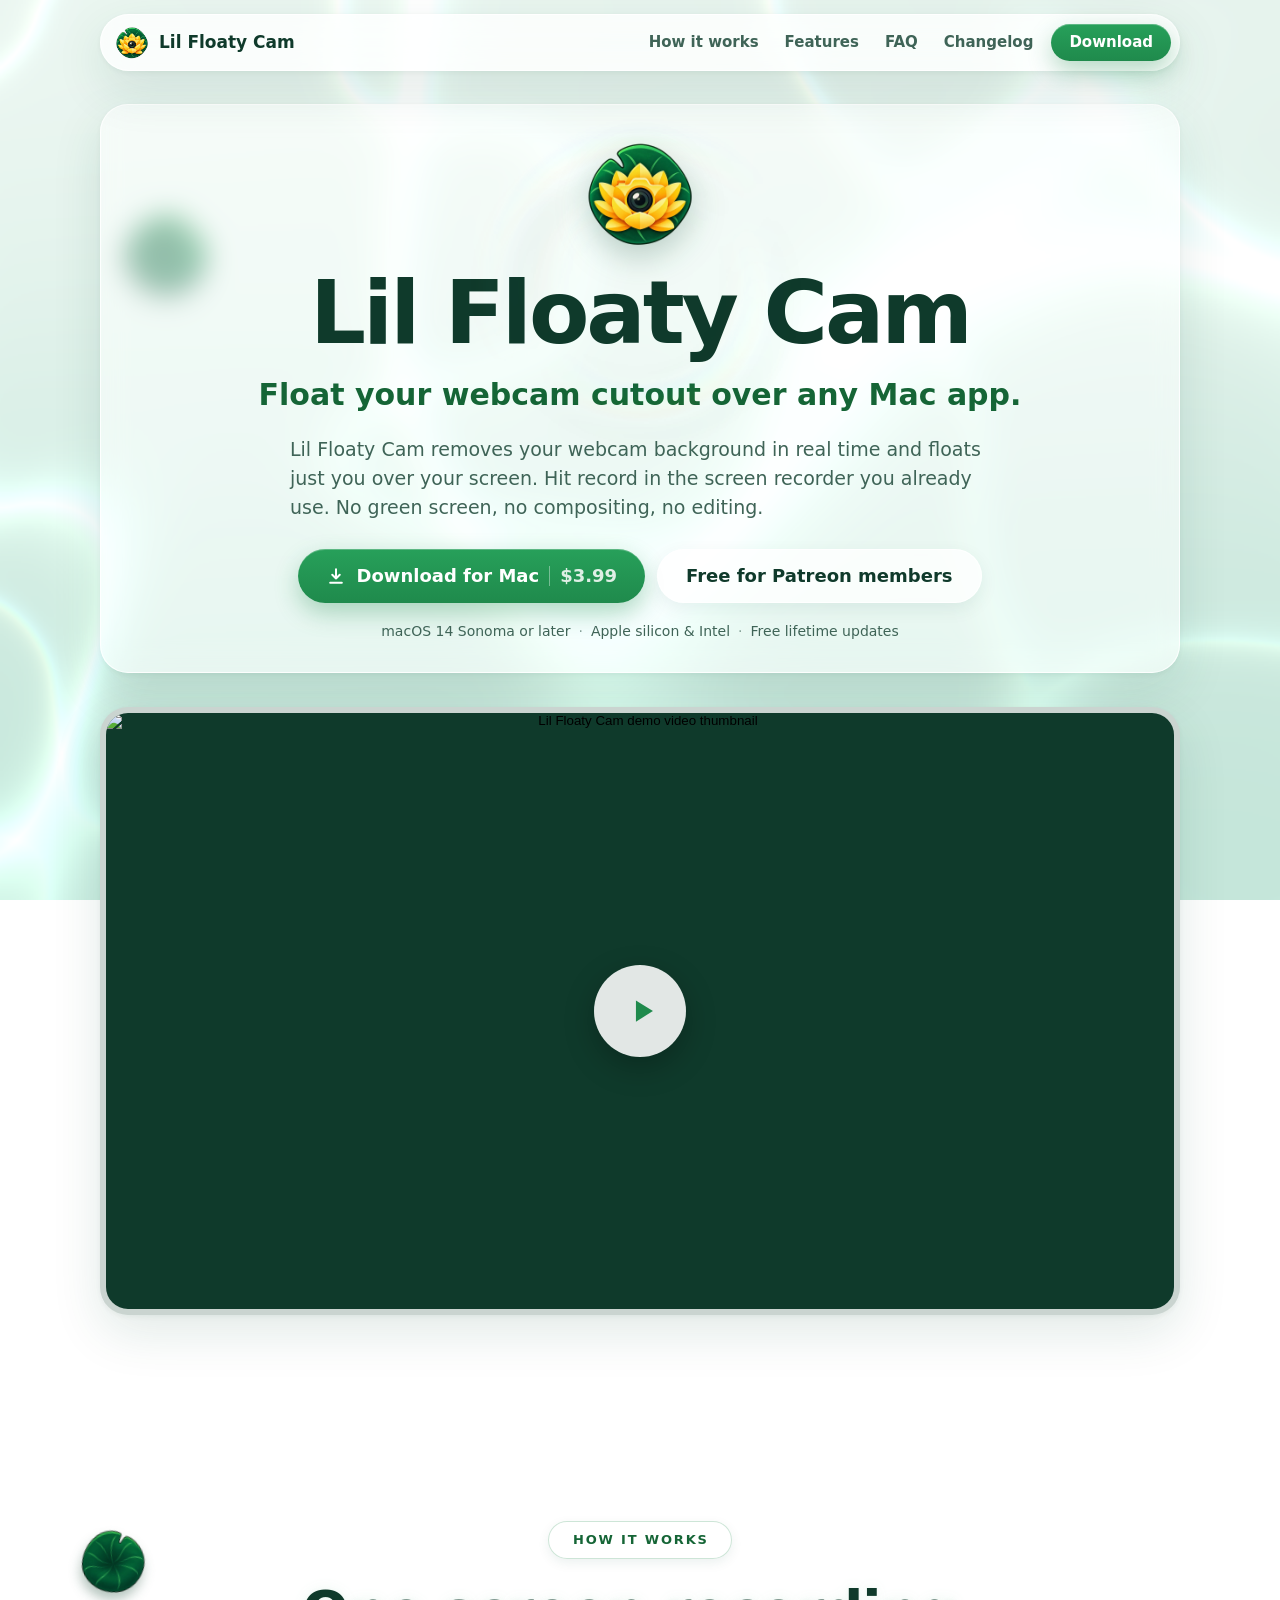
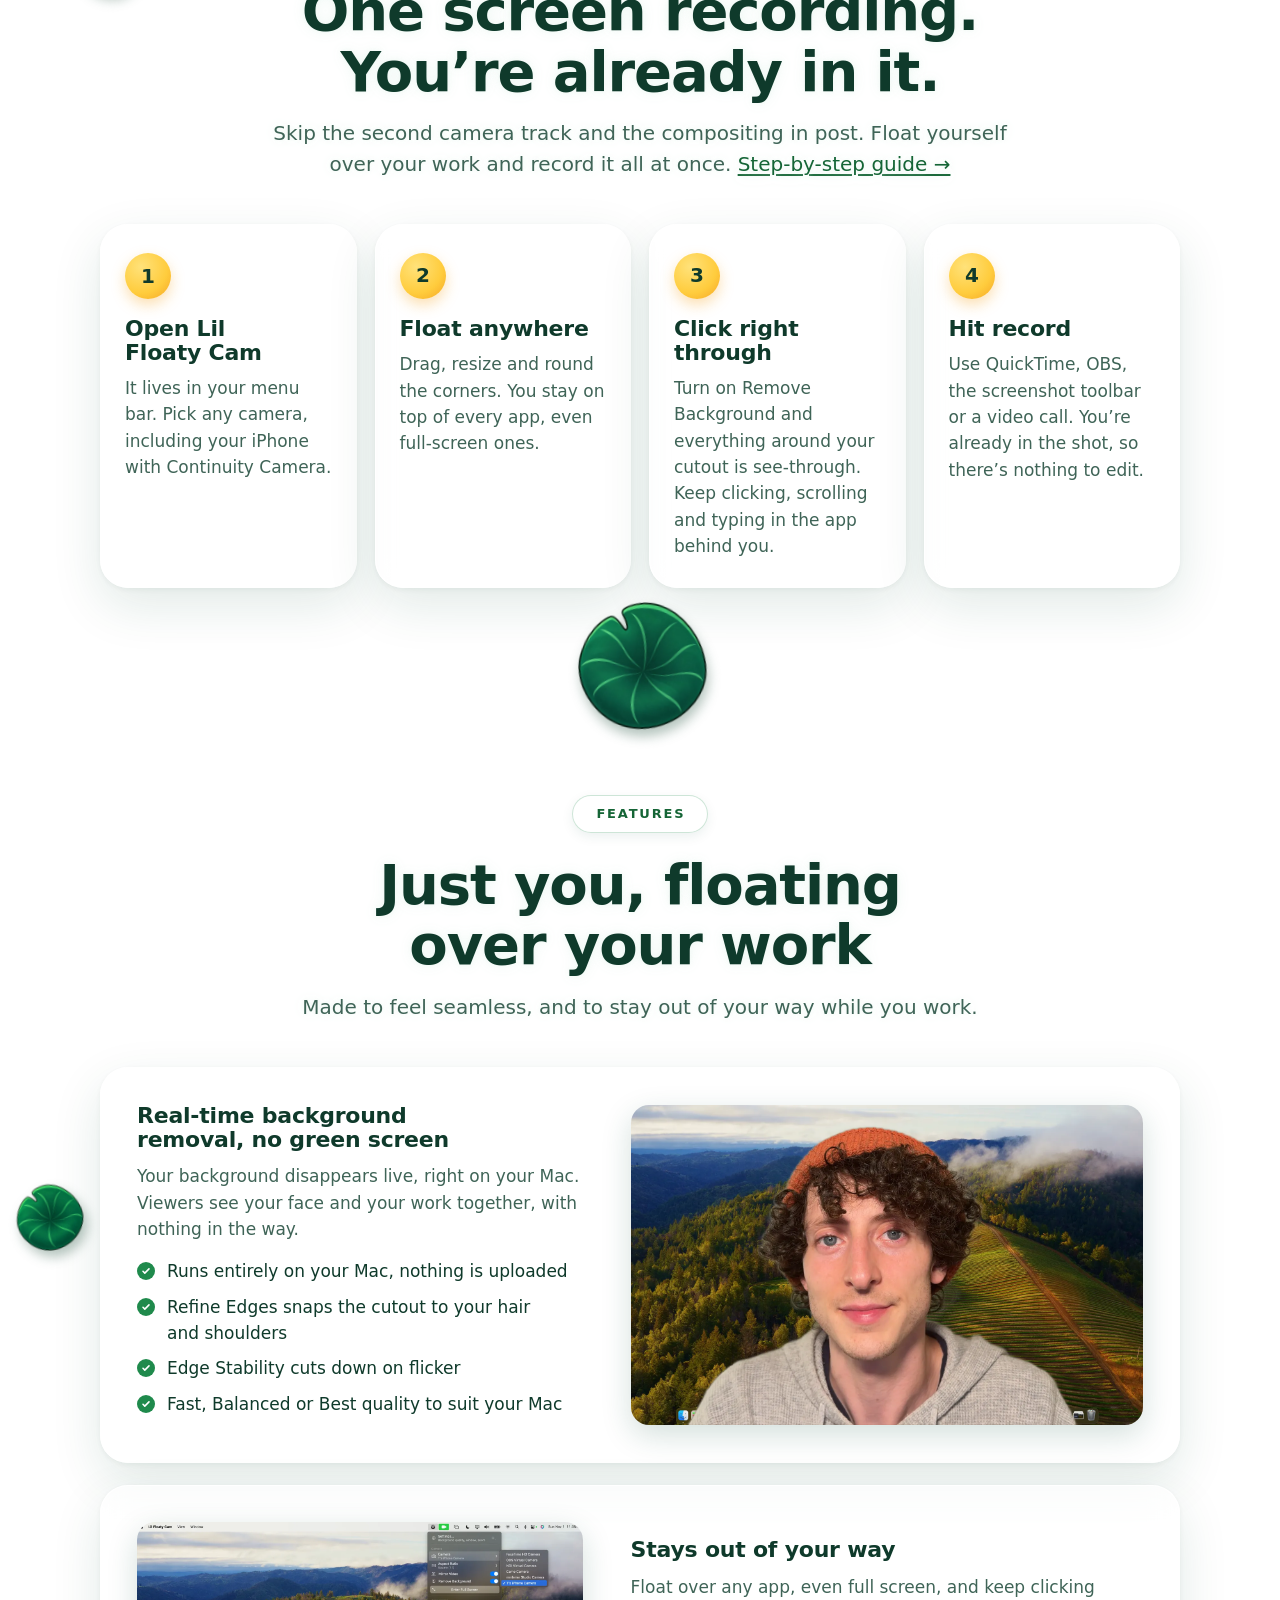
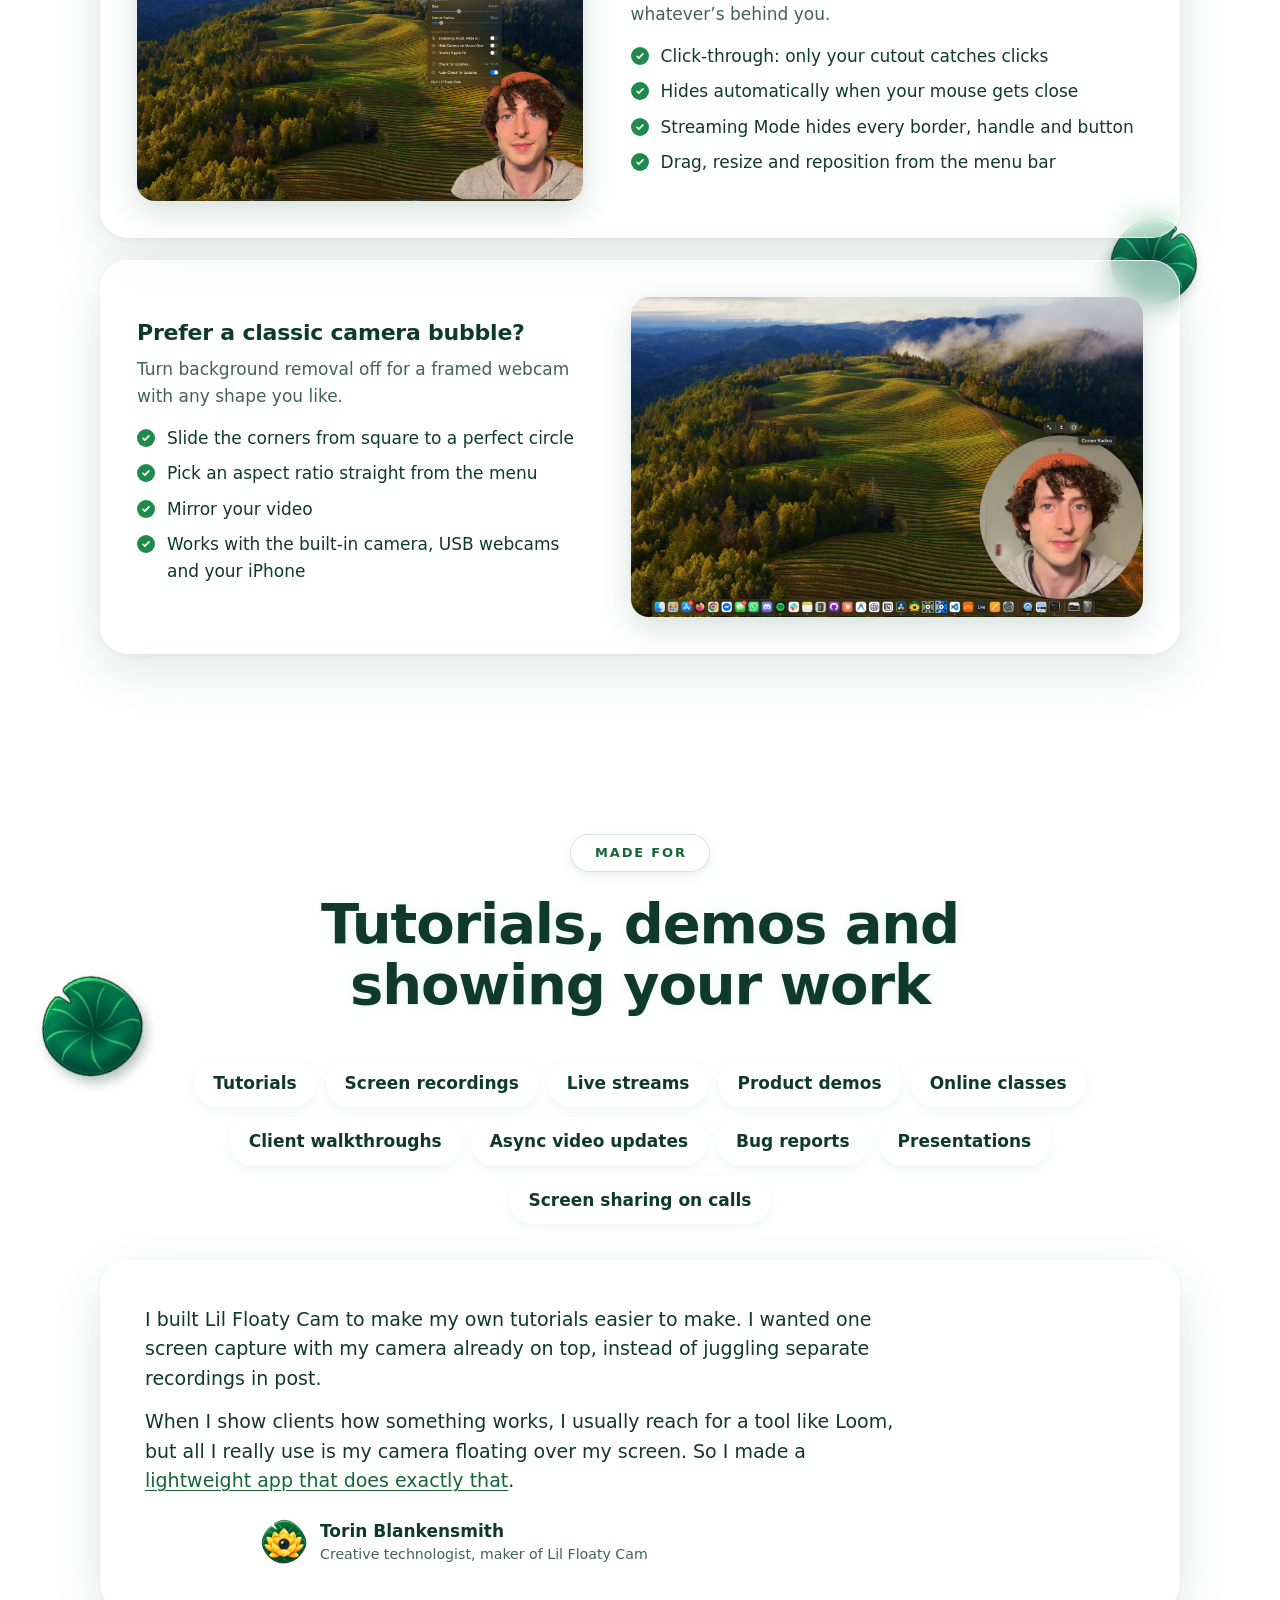
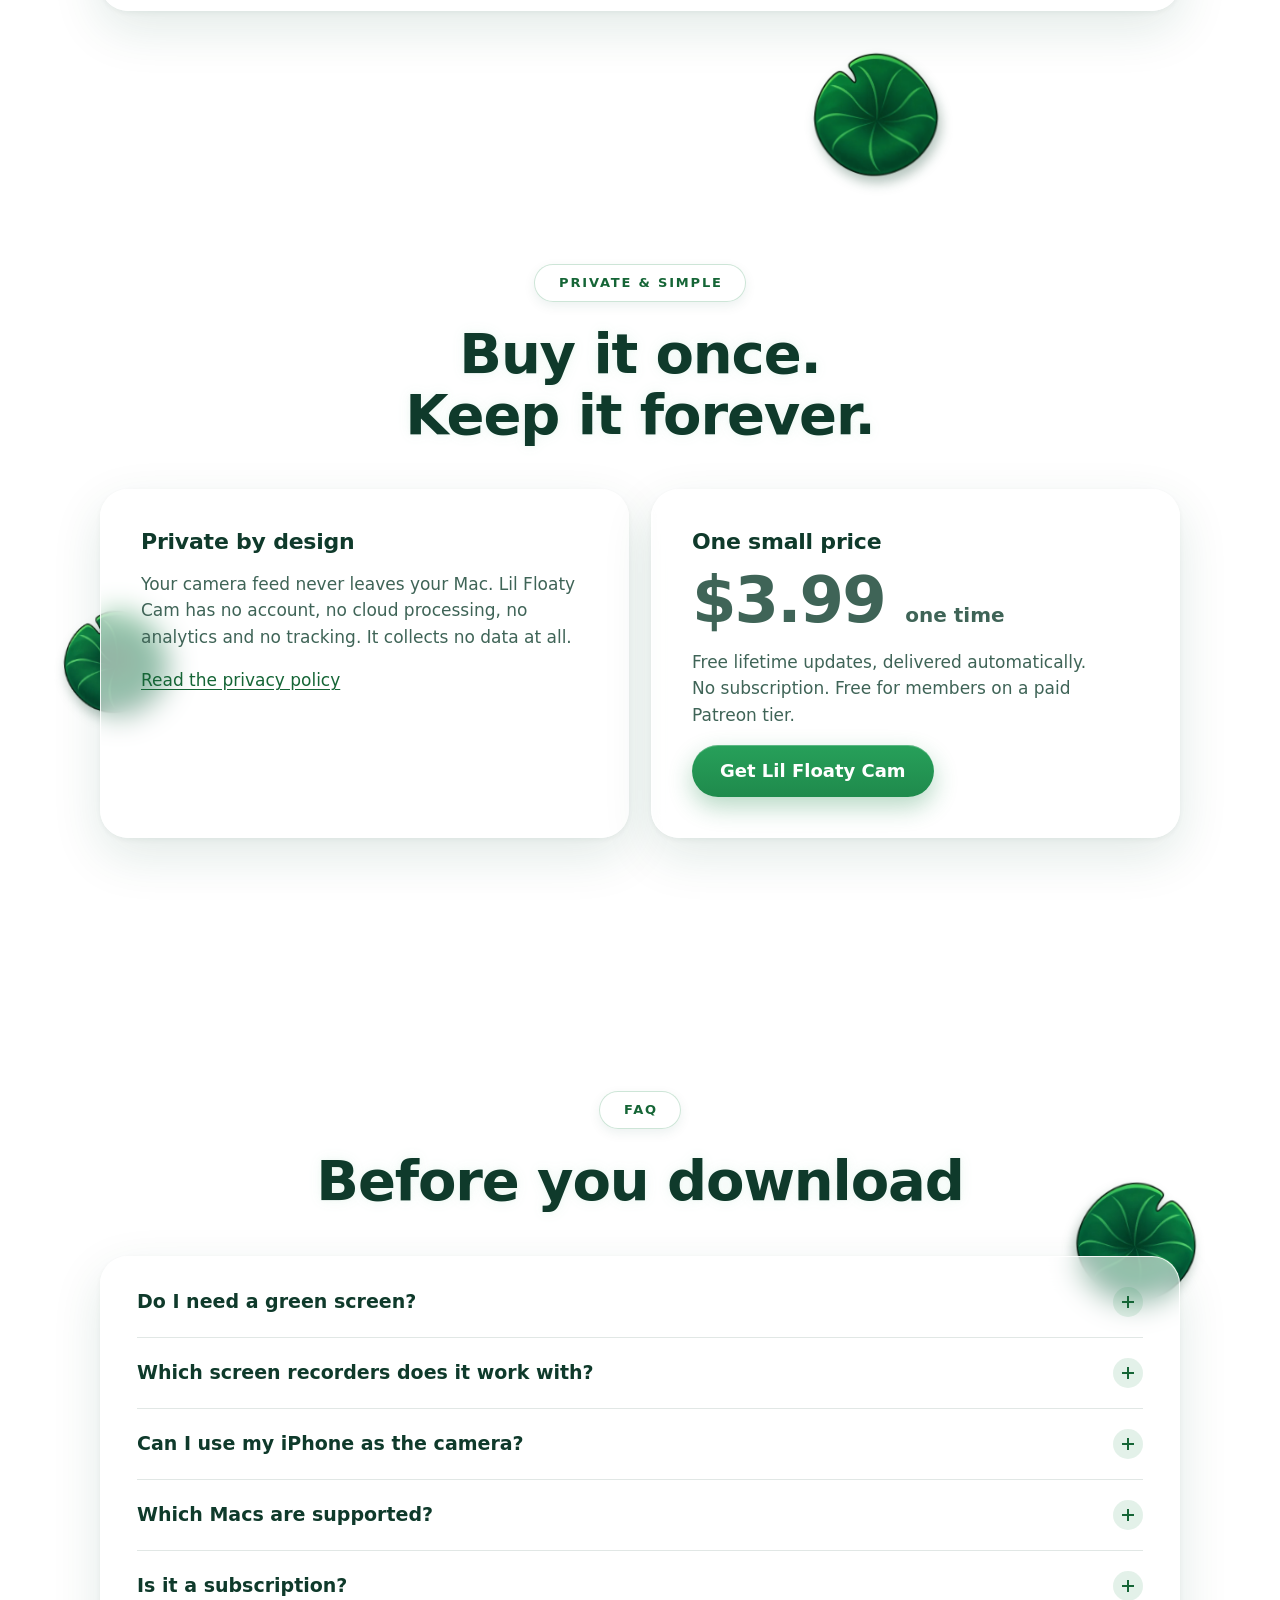
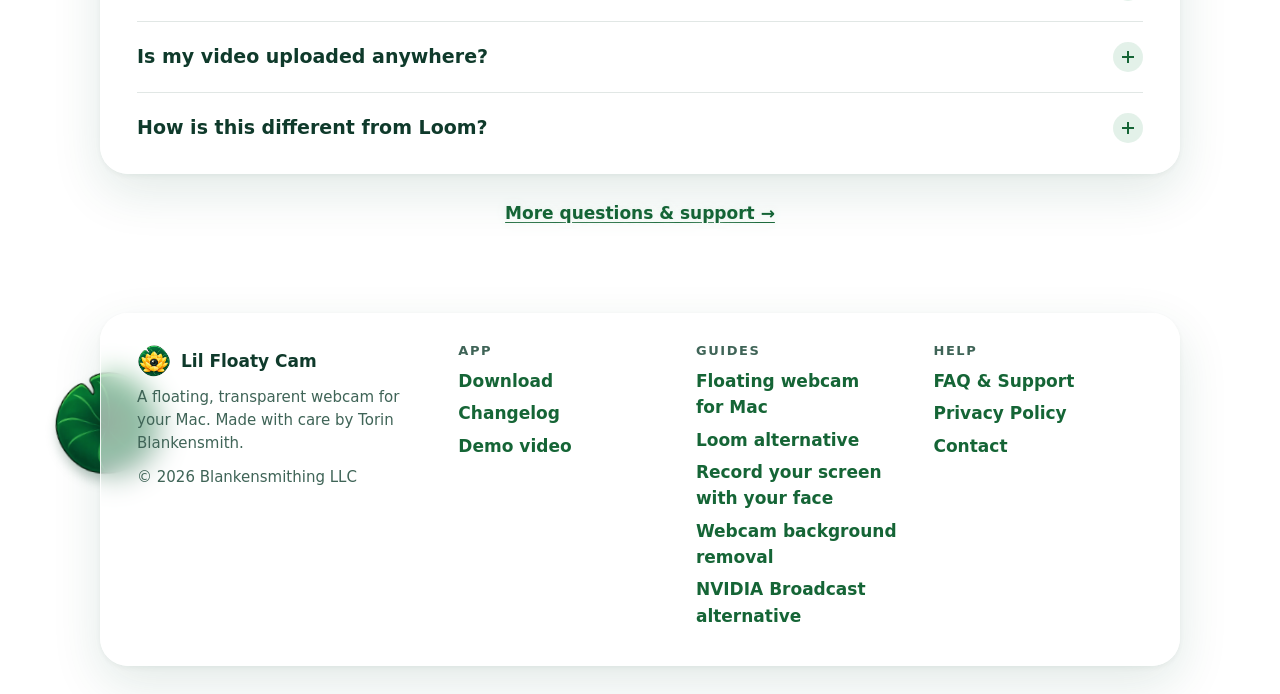
==== index.html @ 04d7c551 "Add guide pages (floating webcam, Loom and NVIDIA Broadcast alternatives, background removal, record" ====
<!doctype html>
<html lang="en">
<head>
<meta charset="utf-8">
<meta name="viewport" content="width=device-width, initial-scale=1, viewport-fit=cover">
<title>Lil Floaty Cam: Floating Webcam with Background Removal for Mac</title>
<meta name="description" content="Lil Floaty Cam is a lightweight native Mac app that removes your webcam background in real time and floats your cutout over any app, even full screen. Made for tutorials, demos, streaming and screen recordings. No green screen, no compositing.">
<meta name="keywords" content="floating webcam mac, webcam background removal mac, transparent webcam overlay, facecam for screen recording, talking head mac app, camera bubble, Loom alternative, OBS facecam, tutorial recording">
<link rel="canonical" href="https://lilfloatycam.com/">
<meta name="theme-color" content="#eef8f3">
<meta name="author" content="Torin Blankensmith">

<meta property="og:type" content="website">
<meta property="og:site_name" content="Lil Floaty Cam">
<meta property="og:title" content="Lil Floaty Cam: float your webcam cutout over any Mac app">
<meta property="og:description" content="Real-time webcam background removal that floats just you over any app. Perfect for tutorials, demos and streaming. No green screen, no compositing.">
<meta property="og:url" content="https://lilfloatycam.com/">
<meta property="og:image" content="https://lilfloatycam.com/assets/img/og.jpg">
<meta property="og:image:width" content="1200">
<meta property="og:image:height" content="630">
<meta property="og:image:alt" content="Lil Floaty Cam floating a background-removed webcam cutout in the corner of a Mac desktop">
<meta name="twitter:card" content="summary_large_image">
<meta name="twitter:title" content="Lil Floaty Cam: float your webcam cutout over any Mac app">
<meta name="twitter:description" content="Real-time webcam background removal that floats just you over any app. No green screen, no compositing.">
<meta name="twitter:image" content="https://lilfloatycam.com/assets/img/og.jpg">

<link rel="icon" href="/favicon.ico" sizes="48x48">
<link rel="icon" type="image/png" sizes="32x32" href="assets/img/favicon-32.png">
<link rel="icon" type="image/png" sizes="64x64" href="assets/img/favicon-64.png">
<link rel="icon" type="image/png" sizes="192x192" href="assets/img/icon-192.png">
<link rel="apple-touch-icon" href="assets/img/apple-touch-icon.png">
<link rel="preconnect" href="https://i.ytimg.com">
<link rel="preload" as="image" href="assets/img/lily.webp">
<link rel="stylesheet" href="assets/site.css">

<script type="application/ld+json">
{
  "@context": "https://schema.org",
  "@graph": [
    {
      "@type": "SoftwareApplication",
      "@id": "https://lilfloatycam.com/#app",
      "name": "Lil Floaty Cam",
      "url": "https://lilfloatycam.com/",
      "description": "A lightweight native Mac app that removes your webcam background in real time and floats your cutout over any app, even in full screen. Made for tutorials, demos, streaming and screen recordings.",
      "applicationCategory": "MultimediaApplication",
      "operatingSystem": "macOS 14 Sonoma or later",
      "softwareVersion": "1.9.1",
      "image": "https://lilfloatycam.com/assets/img/icon-512.png",
      "screenshot": [
        "https://lilfloatycam.com/assets/img/cutout.webp",
        "https://lilfloatycam.com/assets/img/menu.webp",
        "https://lilfloatycam.com/assets/img/frame.webp"
      ],
      "releaseNotes": "https://lilfloatycam.com/changelog/",
      "offers": {
        "@type": "Offer",
        "price": "3.99",
        "priceCurrency": "USD",
        "url": "https://www.patreon.com/blankensmithing/posts/lil-floaty-cam-174189269",
        "availability": "https://schema.org/InStock"
      },
      "author": { "@type": "Person", "name": "Torin Blankensmith", "url": "https://www.youtube.com/@blankensmithing" },
      "publisher": { "@type": "Organization", "name": "Blankensmithing LLC" }
    },
    {
      "@type": "FAQPage",
      "mainEntity": [
        { "@type": "Question", "name": "Do I need a green screen?", "acceptedAnswer": { "@type": "Answer", "text": "No. Lil Floaty Cam removes your background in real time using your Mac's built-in machine learning. It works in a normal room with a normal webcam." } },
        { "@type": "Question", "name": "Which screen recorders does it work with?", "acceptedAnswer": { "@type": "Answer", "text": "All of them. Lil Floaty Cam is a regular window floating above your apps, so anything that records or shares your screen picks it up: QuickTime Player, the macOS screenshot toolbar, OBS, ScreenFlow, and screen sharing in Zoom, Meet or Teams." } },
        { "@type": "Question", "name": "Can I use my iPhone as the camera?", "acceptedAnswer": { "@type": "Answer", "text": "Yes. Lil Floaty Cam works with any camera your Mac sees, including the built-in FaceTime camera, USB webcams, and your iPhone with Continuity Camera." } },
        { "@type": "Question", "name": "Which Macs are supported?", "acceptedAnswer": { "@type": "Answer", "text": "Any Mac running macOS 14 Sonoma or later. It runs natively on both Apple silicon and Intel Macs." } },
        { "@type": "Question", "name": "Is it a subscription?", "acceptedAnswer": { "@type": "Answer", "text": "No. Lil Floaty Cam is a one-time $3.99 purchase with free lifetime updates. It's also free for members on a paid Patreon tier." } },
        { "@type": "Question", "name": "Is my video uploaded anywhere?", "acceptedAnswer": { "@type": "Answer", "text": "Never. Background removal runs entirely on your Mac. There's no account, no cloud processing, no analytics and no tracking." } },
        { "@type": "Question", "name": "How is this different from Loom?", "acceptedAnswer": { "@type": "Answer", "text": "Loom records and uploads your video for you. Lil Floaty Cam does one thing: it floats your camera, with the background removed, over your screen. Record with whatever tool you already like, and keep your files on your Mac." } }
      ]
    }
  ]
}
</script>
</head>
<body>
<a class="skip" href="#main">Skip to content</a>

<div id="pads" aria-hidden="true"></div>

<header class="nav">
  <a class="brand" href="./" aria-label="Lil Floaty Cam home">
    <img draggable="false" src="assets/img/icon-512.webp" alt="" width="34" height="34">
    Lil Floaty Cam
  </a>
  <nav class="nav-links" aria-label="Main">
    <a href="#how">How it works</a>
    <a href="#features">Features</a>
    <a href="#faq">FAQ</a>
    <a href="changelog/">Changelog</a>
  </nav>
  <a class="btn btn-primary" href="https://www.patreon.com/blankensmithing/posts/lil-floaty-cam-174189269">Download</a>
</header>

<main id="main" class="content">

  <!-- 1. Hero -->
  <section class="page hero" aria-labelledby="hero-title">
    <div class="panel hero-card">
      <button class="hero-icon" type="button" aria-label="Make a splash">
        <img draggable="false" src="assets/img/icon-512.webp" alt="Lil Floaty Cam app icon: a camera blooming from a lotus on a lily pad" width="112" height="112" fetchpriority="high">
      </button>
      <h1 id="hero-title">Lil Floaty Cam</h1>
      <p class="tagline">Float your webcam cutout over any Mac app.</p>
      <p class="lede">Lil Floaty Cam removes your webcam background in real time and floats just you over your screen. Hit record in the screen recorder you already use. No green screen, no compositing, no editing.</p>
      <div class="cta-row">
        <a class="btn btn-primary" href="https://www.patreon.com/blankensmithing/posts/lil-floaty-cam-174189269">
          <svg viewBox="0 0 24 24" fill="none" stroke="currentColor" stroke-width="2.4" stroke-linecap="round" stroke-linejoin="round" aria-hidden="true"><path d="M12 4v11m0 0l-4.5-4.5M12 15l4.5-4.5M5 20h14"/></svg>
          Download for Mac <span class="price">$3.99</span>
        </a>
        <a class="btn btn-ghost" href="https://www.patreon.com/blankensmithing/membership">Free for Patreon members</a>
      </div>
      <p class="fine"><span>macOS 14 Sonoma or later</span><span>Apple silicon &amp; Intel</span><span>Free lifetime updates</span></p>
    </div>

    <div class="video" id="video">
      <button type="button" aria-label="Play the Lil Floaty Cam demo video">
        <img draggable="false" src="https://i.ytimg.com/vi/YaUiPEDGeIY/maxresdefault.jpg" alt="Lil Floaty Cam demo video thumbnail" width="1280" height="720" loading="lazy">
        <span class="play"><svg viewBox="0 0 24 24" aria-hidden="true"><path d="M7 4.5v15l12-7.5z"/></svg></span>
      </button>
      <noscript><iframe src="https://www.youtube-nocookie.com/embed/YaUiPEDGeIY" title="Lil Floaty Cam (Mac App for Tutorials + Demos)" allowfullscreen></iframe></noscript>
    </div>
  </section>

  <!-- 2. How it works -->
  <section class="page" id="how" aria-labelledby="how-title">
    <div class="wrap">
      <div class="section-head">
        <p class="eyebrow">How it works</p>
        <h2 id="how-title">One screen recording. You’re already in it.</h2>
        <p>Skip the second camera track and the compositing in post. Float yourself over your work and record it all at once. <a href="record-screen-with-face-mac/">Step-by-step guide →</a></p>
      </div>
      <ol class="steps" style="list-style:none;padding:0;margin:0">
        <li class="panel step">
          <div class="step-num" aria-hidden="true">1</div>
          <h3>Open Lil Floaty Cam</h3>
          <p>It lives in your menu bar. Pick any camera, including your iPhone with Continuity Camera.</p>
        </li>
        <li class="panel step">
          <div class="step-num" aria-hidden="true">2</div>
          <h3>Float anywhere</h3>
          <p>Drag, resize and round the corners. You stay on top of every app, even full&#8209;screen ones.</p>
        </li>
        <li class="panel step">
          <div class="step-num" aria-hidden="true">3</div>
          <h3>Click right through</h3>
          <p>Turn on Remove Background and everything around your cutout is see-through. Keep clicking, scrolling and typing in the app behind you.</p>
        </li>
        <li class="panel step">
          <div class="step-num" aria-hidden="true">4</div>
          <h3>Hit record</h3>
          <p>Use QuickTime, OBS, the screenshot toolbar or a video call. You’re already in the shot, so there’s nothing to edit.</p>
        </li>
      </ol>
    </div>
  </section>

  <!-- 3. Features -->
  <section class="page" id="features" aria-labelledby="features-title">
    <div class="wrap">
      <div class="section-head">
        <p class="eyebrow">Features</p>
        <h2 id="features-title">Just you, floating over your work</h2>
        <p>Made to feel seamless, and to stay out of your way while you work.</p>
      </div>

      <article class="panel feature">
        <div>
          <h3>Real-time background removal, no green screen</h3>
          <p>Your background disappears live, right on your Mac. Viewers see your face and your work together, with nothing in the way.</p>
          <ul class="ticks">
            <li>Runs entirely on your Mac, nothing is uploaded</li>
            <li>Refine Edges snaps the cutout to your hair and shoulders</li>
            <li>Edge Stability cuts down on flicker</li>
            <li>Fast, Balanced or Best quality to suit your Mac</li>
          </ul>
        </div>
        <figure>
          <img draggable="false" src="assets/img/cutout.webp" alt="A webcam cutout with the background removed, floating over a Mac desktop" width="1600" height="1000" loading="lazy">
        </figure>
      </article>

      <article class="panel feature flip">
        <div>
          <h3>Stays out of your way</h3>
          <p>Float over any app, even full&nbsp;screen, and keep clicking whatever’s behind you.</p>
          <ul class="ticks">
            <li>Click-through: only your cutout catches clicks</li>
            <li>Hides automatically when your mouse gets close</li>
            <li>Streaming Mode hides every border, handle and button</li>
            <li>Drag, resize and reposition from the menu bar</li>
          </ul>
        </div>
        <figure>
          <img draggable="false" src="assets/img/menu.webp" alt="The Lil Floaty Cam menu bar controls for camera, aspect ratio, size and streaming mode" width="1600" height="1000" loading="lazy">
        </figure>
      </article>

      <article class="panel feature">
        <div>
          <h3>Prefer a classic camera bubble?</h3>
          <p>Turn background removal off for a framed webcam with any shape you like.</p>
          <ul class="ticks">
            <li>Slide the corners from square to a perfect circle</li>
            <li>Pick an aspect ratio straight from the menu</li>
            <li>Mirror your video</li>
            <li>Works with the built-in camera, USB webcams and your iPhone</li>
          </ul>
        </div>
        <figure>
          <img draggable="false" src="assets/img/frame.webp" alt="A round webcam bubble in the corner of a Mac desktop" width="1600" height="1000" loading="lazy">
        </figure>
      </article>

    </div>
  </section>

  <!-- 4. Made for + story -->
  <section class="page" id="why" aria-labelledby="why-title">
    <div class="wrap">
      <div class="section-head">
        <p class="eyebrow">Made for</p>
        <h2 id="why-title">Tutorials, demos and showing your work</h2>
      </div>
      <ul class="chips">
        <li>Tutorials</li><li>Screen recordings</li><li>Live streams</li><li>Product demos</li>
        <li>Online classes</li><li>Client walkthroughs</li><li>Async video updates</li>
        <li>Bug reports</li><li>Presentations</li><li>Screen sharing on calls</li>
      </ul>
      <div class="panel story">
        <p>I built Lil Floaty Cam to make my own tutorials easier to make. I wanted one screen capture with my camera already on top, instead of juggling separate recordings in post.</p>
        <p>When I show clients how something works, I usually reach for a tool like Loom, but all I really use is my camera floating over my screen. So I made a <a href="loom-alternative-mac/">lightweight app that does exactly that</a>.</p>
        <div class="sig">
          <img draggable="false" src="assets/img/icon-512.webp" alt="" width="48" height="48" loading="lazy">
          <div>Torin Blankensmith<small>Creative technologist, maker of Lil Floaty Cam</small></div>
        </div>
      </div>
    </div>
  </section>

  <!-- 5. Private + price -->
  <section class="page" id="pricing" aria-labelledby="pricing-title">
    <div class="wrap">
      <div class="section-head">
        <p class="eyebrow">Private &amp; simple</p>
        <h2 id="pricing-title">Buy it once. Keep it forever.</h2>
      </div>
      <div class="duo">
        <div class="panel">
          <h3>Private by design</h3>
          <p>Your camera feed never leaves your Mac. Lil Floaty Cam has no account, no cloud processing, no analytics and no tracking. It collects no data at all.</p>
          <p><a href="privacy/">Read the privacy policy</a></p>
        </div>
        <div class="panel">
          <h3>One small price</h3>
          <p class="big-price">$3.99 <small>one time</small></p>
          <p>Free lifetime updates, delivered automatically. No subscription. Free for members on a paid Patreon tier.</p>
          <div class="cta-row" style="justify-content:flex-start">
            <a class="btn btn-primary" href="https://www.patreon.com/blankensmithing/posts/lil-floaty-cam-174189269">Get Lil Floaty Cam</a>
          </div>
        </div>
      </div>
    </div>
  </section>

  <!-- 6. FAQ -->
  <section class="page" id="faq" aria-labelledby="faq-title">
    <div class="wrap">
      <div class="section-head">
        <p class="eyebrow">FAQ</p>
        <h2 id="faq-title">Before you download</h2>
      </div>
      <div class="panel faq">
        <details>
          <summary>Do I need a green screen?</summary>
          <div><p>No. Lil Floaty Cam removes your background in real time using your Mac's built-in machine learning. It works in a normal room with a normal webcam.</p></div>
        </details>
        <details>
          <summary>Which screen recorders does it work with?</summary>
          <div><p>All of them. Lil Floaty Cam is a regular window floating above your apps, so anything that records or shares your screen picks it up: QuickTime Player, the macOS screenshot toolbar, OBS, ScreenFlow, and screen sharing in Zoom, Meet or Teams.</p></div>
        </details>
        <details>
          <summary>Can I use my iPhone as the camera?</summary>
          <div><p>Yes. Lil Floaty Cam works with any camera your Mac sees, including the built-in FaceTime camera, USB webcams, and your iPhone with Continuity Camera.</p></div>
        </details>
        <details>
          <summary>Which Macs are supported?</summary>
          <div><p>Any Mac running macOS 14 Sonoma or later. It runs natively on both Apple silicon and Intel Macs.</p></div>
        </details>
        <details>
          <summary>Is it a subscription?</summary>
          <div><p>No. Lil Floaty Cam is a one-time $3.99 purchase with free lifetime updates. It's also free for members on a paid Patreon tier.</p></div>
        </details>
        <details>
          <summary>Is my video uploaded anywhere?</summary>
          <div><p>Never. Background removal runs entirely on your Mac. There's no account, no cloud processing, no analytics and no tracking.</p></div>
        </details>
        <details>
          <summary>How is this different from Loom?</summary>
          <div><p>Loom records and uploads your video for you. Lil Floaty Cam does one thing: it floats your camera, with the background removed, over your screen. Record with whatever tool you already like, and keep your files on your Mac.</p></div>
        </details>
      </div>
      <p class="more"><a href="support/">More questions &amp; support →</a></p>
    </div>
  </section>

</main>

<footer class="footer">
  <div class="panel footer-inner">
    <div>
      <a class="brand" href="./"><img draggable="false" src="assets/img/icon-512.webp" alt="" width="34" height="34" loading="lazy">Lil Floaty Cam</a>
      <p>A floating, transparent webcam for your Mac. Made with care by Torin Blankensmith.</p>
      <p style="margin-top:10px">© 2026 Blankensmithing LLC</p>
    </div>
    <div>
      <h3>App</h3>
      <ul>
        <li><a href="https://www.patreon.com/blankensmithing/posts/lil-floaty-cam-174189269">Download</a></li>
        <li><a href="changelog/">Changelog</a></li>
        <li><a href="https://www.youtube.com/watch?v=YaUiPEDGeIY">Demo video</a></li>
      </ul>
    </div>
    <div>
      <h3>Guides</h3>
      <ul>
        <li><a href="floating-webcam-mac/">Floating webcam for Mac</a></li>
        <li><a href="loom-alternative-mac/">Loom alternative</a></li>
        <li><a href="record-screen-with-face-mac/">Record your screen with your face</a></li>
        <li><a href="webcam-background-removal-mac/">Webcam background removal</a></li>
        <li><a href="nvidia-broadcast-alternative-mac/">NVIDIA Broadcast alternative</a></li>
      </ul>
    </div>
    <div>
      <h3>Help</h3>
      <ul>
        <li><a href="support/">FAQ &amp; Support</a></li>
        <li><a href="privacy/">Privacy Policy</a></li>
        <li><a href="mailto:torin.blankensmith@gmail.com?subject=Lil%20Floaty%20Cam">Contact</a></li>
      </ul>
    </div>
  </div>
</footer>

<script>
  // Load the YouTube player only when someone presses play (keeps the page light and fast)
  document.querySelector('#video button').addEventListener('click', function () {
    var frame = document.createElement('iframe');
    frame.src = 'https://www.youtube-nocookie.com/embed/YaUiPEDGeIY?autoplay=1&rel=0&modestbranding=1';
    frame.title = 'Lil Floaty Cam (Mac App for Tutorials + Demos)';
    frame.allow = 'accelerometer; autoplay; clipboard-write; encrypted-media; gyroscope; picture-in-picture; web-share';
    frame.allowFullscreen = true;
    this.replaceWith(frame);
  });
</script>
<script src="assets/water.js" defer></script>
</body>
</html>
---- assets/site.css ----
/* Lil Floaty Cam: a calm pond with lily pads. Shared by every page. */

:root {
  --ink: #0f3a2b;
  --ink-soft: #3f6457;
  --leaf: #1f8a4c;
  --leaf-deep: #156536;
  --lotus: #ffcc3d;
  --lotus-deep: #f5a524;
  --water-top: #eef8f3;
  --water-bottom: #cde9de;
  --glass: rgba(255, 255, 255, 0.58);
  --glass-strong: rgba(255, 255, 255, 0.78);
  --glass-line: rgba(255, 255, 255, 0.85);
  --shadow: 0 18px 50px rgba(18, 82, 60, 0.12), 0 2px 6px rgba(18, 82, 60, 0.06);
  --radius: 28px;
  --container: min(1080px, 100% - 40px);   /* Every block lines up to this width */
  --measure: 760px;                        /* Comfortable reading width for long text */
  --font: ui-rounded, "SF Pro Rounded", -apple-system, BlinkMacSystemFont, "Segoe UI", system-ui, sans-serif;
  color-scheme: light;
}

* { box-sizing: border-box; }

html {
  scroll-behavior: smooth;
  -webkit-text-size-adjust: 100%;
}

body {
  margin: 0;
  min-height: 100vh;
  color: var(--ink);
  font: 17px/1.55 var(--font);
  background: linear-gradient(180deg, var(--water-top), var(--water-bottom)) fixed;
  -webkit-font-smoothing: antialiased;
  overflow-x: hidden;
}

body.dragging, body.dragging * { cursor: grabbing !important; user-select: none !important; }
body.over-pad { cursor: grab; }

a { color: var(--leaf-deep); text-underline-offset: 3px; }
a:hover { color: var(--leaf); }
img { max-width: 100%; display: block; -webkit-user-drag: none; user-select: none; -webkit-touch-callout: none; }

:focus-visible { outline: 3px solid var(--lotus-deep); outline-offset: 3px; border-radius: 8px; }

.skip {
  position: absolute; left: 12px; top: -60px; z-index: 100;
  background: var(--ink); color: #fff; padding: 8px 14px; border-radius: 10px;
}
.skip:focus { top: 12px; }

/* ---------- Water layers ---------- */

.water {
  position: fixed; inset: 0; width: 100%; height: 100%;
  pointer-events: none;
}
#water-pond { z-index: 0; }
#water-surface { z-index: 60; }

#pads { position: absolute; top: 0; left: 0; width: 100%; z-index: 1; pointer-events: none; overflow: hidden; }
.pad {
  position: absolute; left: 0; top: 0;
  will-change: transform;
}
.pad img { width: 100%; height: 100%; display: block; }

.content { position: relative; z-index: 2; }

/* ---------- Nav ---------- */

.nav {
  position: fixed; top: 14px; left: 50%; transform: translateX(-50%);
  z-index: 50;
  display: flex; align-items: center; gap: 6px;
  width: var(--container);
  padding: 8px 8px 8px 14px;
  background: var(--glass-strong);
  border: 1px solid var(--glass-line);
  border-radius: 999px;
  box-shadow: var(--shadow);
  -webkit-backdrop-filter: blur(16px) saturate(1.3);
  backdrop-filter: blur(16px) saturate(1.3);
}
.brand {
  display: flex; align-items: center; gap: 10px;
  font-weight: 800; font-size: 17px; color: var(--ink); text-decoration: none;
  margin-right: auto;
}
.brand img { width: 34px; height: 34px; }
.nav-links { display: flex; gap: 2px; }
.nav-links a {
  color: var(--ink-soft); text-decoration: none; font-weight: 600; font-size: 15px;
  padding: 8px 12px; border-radius: 999px;
}
.nav-links a:hover { background: rgba(31, 138, 76, 0.1); color: var(--ink); }
.nav .btn { padding: 10px 18px; font-size: 15px; }
@media (max-width: 720px) { .nav-links { display: none; } }

/* ---------- Buttons ---------- */

.btn {
  display: inline-flex; align-items: center; justify-content: center; gap: 10px;
  padding: 16px 28px;
  border-radius: 999px;
  font: 700 18px/1.1 var(--font);
  text-decoration: none;
  border: 0; cursor: pointer;
  white-space: nowrap;
  transition: transform 0.15s ease, box-shadow 0.15s ease, background 0.15s ease;
}
.btn svg { width: 20px; height: 20px; flex: none; }
.btn-primary {
  color: #fff;
  background: linear-gradient(180deg, #27a05a, var(--leaf));
  box-shadow: 0 10px 24px rgba(31, 138, 76, 0.32), inset 0 1px 0 rgba(255, 255, 255, 0.25);
}
.btn-primary:hover { color: #fff; transform: translateY(-2px); box-shadow: 0 14px 30px rgba(31, 138, 76, 0.38), inset 0 1px 0 rgba(255, 255, 255, 0.25); }
.btn-primary:active { transform: translateY(0); }
.btn-ghost {
  color: var(--ink);
  background: var(--glass-strong);
  border: 1px solid var(--glass-line);
  box-shadow: 0 6px 18px rgba(18, 82, 60, 0.08);
}
.btn-ghost:hover { color: var(--ink); transform: translateY(-2px); }
@media (max-width: 420px) { .cta-row .btn { width: 100%; padding: 15px 20px; font-size: 17px; } .hero-card { padding-left: 18px; padding-right: 18px; } }
.price { font-weight: 600; opacity: 0.85; padding-left: 10px; border-left: 1px solid rgba(255, 255, 255, 0.45); }

/* ---------- Pages (full-height sections) ---------- */

.page {
  min-height: 100vh;
  min-height: 100svh;
  display: flex; flex-direction: column; justify-content: center; align-items: center;
  padding: 110px 20px 70px;
}
.wrap { width: min(1080px, 100%); }
.page > .panel, .page > .video { width: min(1080px, 100%); }
.panel {
  background: var(--glass);
  border: 1px solid var(--glass-line);
  border-radius: var(--radius);
  box-shadow: var(--shadow);
  -webkit-backdrop-filter: blur(14px) saturate(1.25);
  backdrop-filter: blur(14px) saturate(1.25);
}

.eyebrow {
  display: inline-block;
  font-size: 13px; font-weight: 800; letter-spacing: 0.14em; text-transform: uppercase;
  color: var(--leaf-deep);
  background: rgba(255, 255, 255, 0.82);
  border: 1px solid rgba(31, 138, 76, 0.22);
  box-shadow: 0 4px 12px rgba(18, 82, 60, 0.08);
  padding: 8px 22px 8px calc(22px + 0.14em); border-radius: 999px;
  margin: 0 0 16px;
}
h1, h2, h3, .tagline, summary { text-wrap: balance; }
p, li { text-wrap: pretty; }
h1, h2, h3 { line-height: 1.08; letter-spacing: -0.02em; margin: 0; }
h2 { font-size: clamp(34px, 5vw, 56px); font-weight: 800; }
h3 { font-size: 22px; font-weight: 750; letter-spacing: -0.01em; }
.section-head { text-align: center; max-width: 760px; margin: 0 auto 44px; }
.section-head p { font-size: 20px; color: var(--ink-soft); margin: 16px 0 0; }
.section-head .eyebrow { font-size: 13px; color: var(--leaf-deep); margin: 0 0 22px; }

/* ---------- Hero ---------- */

.hero { padding-top: 104px; gap: 34px; }
.hero-card { text-align: center; padding: 34px clamp(20px, 5vw, 56px) 30px; }
.hero .lede { text-align: left; max-width: 700px; }
.hero-icon {
  width: 112px; height: 112px; margin: 0 auto 14px;
  cursor: pointer;
  animation: bob 5s ease-in-out infinite;
  filter: drop-shadow(0 12px 16px rgba(12, 70, 48, 0.25));
  border: 0; background: none; padding: 0;
  touch-action: none;
  cursor: grab;
}
.hero-icon-spot { margin: 0 auto 14px; }
/* Once dragged out of the card, the logo floats over the window like the app's camera */
.hero-icon.floating {
  position: fixed; left: 0; top: 0; margin: 0; z-index: 55;
  animation: none;
  will-change: transform;
}
.hero-icon img { width: 100%; height: 100%; }
.hero h1 { font-size: clamp(46px, 8vw, 88px); font-weight: 850; letter-spacing: -0.035em; }
.tagline { font-size: clamp(22px, 3vw, 30px); font-weight: 700; margin: 12px 0 0; color: var(--leaf-deep); }
.lede { font-size: 19px; color: var(--ink-soft); max-width: 620px; margin: 16px auto 26px; }
.cta-row { display: flex; flex-wrap: wrap; gap: 12px; justify-content: center; }
.fine { font-size: 14px; color: var(--ink-soft); margin: 18px 0 0; }
.fine span + span::before { content: "·"; margin: 0 8px; opacity: 0.6; }

@keyframes bob {
  0%, 100% { transform: translateY(0) rotate(-2deg); }
  50% { transform: translateY(-8px) rotate(2deg); }
}

/* ---------- Video ---------- */

.video {
  position: relative;
  aspect-ratio: 16 / 9;
  border-radius: var(--radius);
  overflow: hidden;
  box-shadow: var(--shadow);
  border: 6px solid var(--glass-strong);
  background: #0f3a2b;
}
.video button, .video iframe {
  position: absolute; inset: 0; width: 100%; height: 100%; border: 0; padding: 0; margin: 0;
}
.video button { cursor: pointer; background: none; }
.video button img { width: 100%; height: 100%; object-fit: cover; }
.video .play {
  position: absolute; left: 50%; top: 50%; width: 92px; height: 92px; transform: translate(-50%, -50%);
  border-radius: 50%; display: grid; place-items: center;
  background: rgba(255, 255, 255, 0.88);
  box-shadow: 0 10px 30px rgba(0, 0, 0, 0.25);
  transition: transform 0.2s ease;
}
.video .play svg { width: 34px; height: 34px; margin-left: 6px; fill: var(--leaf); }
.video button:hover .play { transform: translate(-50%, -50%) scale(1.08); }

/* ---------- Steps ---------- */

.steps { display: grid; grid-template-columns: repeat(4, 1fr); gap: 18px; }
.step { padding: 28px 24px; }
.step-num {
  width: 46px; height: 46px; border-radius: 50%;
  display: grid; place-items: center;
  font-weight: 850; font-size: 20px; color: var(--ink);
  background: radial-gradient(circle at 35% 30%, #ffe27a, var(--lotus) 60%, var(--lotus-deep));
  margin-bottom: 18px;
  box-shadow: 0 6px 14px rgba(245, 165, 36, 0.35);
}
.step p { color: var(--ink-soft); margin: 10px 0 0; }
@media (max-width: 1060px) { .steps { grid-template-columns: repeat(2, 1fr); } }
@media (max-width: 600px) { .steps { grid-template-columns: 1fr; } }

/* ---------- Features ---------- */

.feature {
  display: grid; grid-template-columns: 1fr 1.15fr; gap: clamp(20px, 4vw, 48px); align-items: center;
  padding: clamp(22px, 3vw, 36px);
}
.feature + .feature { margin-top: 22px; }
.feature.flip > :first-child { order: 2; }
.feature figure { margin: 0; }
.feature img { border-radius: 18px; box-shadow: 0 10px 30px rgba(18, 82, 60, 0.18); width: 100%; height: auto; }
.feature p { color: var(--ink-soft); margin: 12px 0 0; }
.ticks { list-style: none; padding: 0; margin: 16px 0 0; }
.ticks li { position: relative; padding-left: 30px; margin: 9px 0; }
.ticks li::before {
  content: ""; position: absolute; left: 0; top: 4px; width: 18px; height: 18px; border-radius: 50%;
  background: var(--leaf) url("data:image/svg+xml,%3Csvg xmlns='http://www.w3.org/2000/svg' viewBox='0 0 20 20'%3E%3Cpath d='M5 10.5l3 3 7-7' fill='none' stroke='white' stroke-width='2.6' stroke-linecap='round' stroke-linejoin='round'/%3E%3C/svg%3E") center / 12px no-repeat;
}
@media (max-width: 860px) {
  .feature { grid-template-columns: 1fr; }
  .feature.flip > :first-child { order: 0; }
}


/* ---------- Use cases + story ---------- */

.chips { display: flex; flex-wrap: wrap; gap: 10px; justify-content: center; list-style: none; padding: 0; margin: 0 0 36px; }
.chips li {
  padding: 10px 18px; border-radius: 999px; font-weight: 700;
  background: var(--glass-strong); border: 1px solid var(--glass-line);
  box-shadow: 0 4px 12px rgba(18, 82, 60, 0.06);
}
.story { padding: clamp(26px, 4vw, 44px); }
.story > * { max-width: var(--measure); margin-left: auto; margin-right: auto; }
.story p { font-size: 19px; margin: 0 0 14px; }
.story .sig { display: flex; align-items: center; gap: 12px; margin-top: 22px; font-weight: 700; }
.story .sig small { display: block; font-weight: 500; color: var(--ink-soft); }
.story .sig img { width: 48px; height: 48px; }

/* ---------- Private + price ---------- */

.duo { display: grid; grid-template-columns: 1fr 1fr; gap: 22px; }
.duo .panel { padding: clamp(26px, 3.5vw, 40px); }
.duo p { color: var(--ink-soft); }
.big-price { font-size: 64px; font-weight: 850; letter-spacing: -0.03em; line-height: 1; margin: 14px 0 6px; }
.big-price small { font-size: 20px; font-weight: 700; color: var(--ink-soft); letter-spacing: 0; }
@media (max-width: 860px) { .duo { grid-template-columns: 1fr; } }

/* ---------- FAQ ---------- */

.faq { padding: 10px clamp(20px, 3vw, 36px); }
details { border-bottom: 1px solid rgba(15, 58, 43, 0.12); }
details:last-of-type { border-bottom: 0; }
summary {
  display: flex; align-items: center; gap: 14px;
  padding: 20px 0; font-weight: 750; font-size: 19px;
  cursor: pointer; list-style: none;
}
summary::-webkit-details-marker { display: none; }
summary::after {
  content: ""; margin-left: auto; flex: none;
  width: 30px; height: 30px; border-radius: 50%;
  background-color: rgba(31, 138, 76, 0.12);
  background-image: linear-gradient(var(--leaf-deep), var(--leaf-deep)), linear-gradient(var(--leaf-deep), var(--leaf-deep));
  background-size: 12px 2px, 2px 12px;
  background-position: center;
  background-repeat: no-repeat;
  transition: transform 0.2s ease;
}
details[open] > summary::after { transform: rotate(45deg); }
details > div { padding: 0 44px 20px 0; color: var(--ink-soft); }
details > div p { margin: 0 0 10px; }
.more { text-align: center; margin-top: 26px; font-weight: 700; }

/* ---------- Footer ---------- */

.footer { position: relative; z-index: 2; padding: 0 20px 28px; }
.footer-inner {
  width: min(1080px, 100%); margin: 0 auto;
  display: grid; grid-template-columns: 1.4fr 1fr 1fr 1fr; gap: 28px;
  padding: 30px clamp(22px, 3vw, 36px);
}
.footer h3 { font-size: 13px; letter-spacing: 0.12em; text-transform: uppercase; color: var(--ink-soft); margin-bottom: 10px; }
.footer ul { list-style: none; margin: 0; padding: 0; }
.footer li { margin: 6px 0; }
.footer a { text-decoration: none; font-weight: 600; }
.footer a:hover { text-decoration: underline; }
.footer .brand { margin-bottom: 8px; }
.footer p { margin: 0; color: var(--ink-soft); font-size: 15px; }
@media (max-width: 720px) { .footer-inner { grid-template-columns: 1fr 1fr; } .footer-inner > :first-child { grid-column: 1 / -1; } }

/* ---------- Document pages (FAQ, privacy, changelog) ---------- */

.doc { padding: 110px 20px 40px; }
.doc .panel { width: min(1080px, 100%); margin: 0 auto; padding: clamp(26px, 4vw, 48px); }
.doc article.panel > * { max-width: var(--measure); margin-left: auto; margin-right: auto; }
.doc h1 { font-size: clamp(36px, 6vw, 54px); font-weight: 850; letter-spacing: -0.03em; }
.doc .lede { margin: 12px 0 8px; text-align: left; max-width: none; }
.doc section { padding: 24px 0 8px; border-top: 1px solid rgba(15, 58, 43, 0.12); margin-top: 22px; }
.doc section h2 { font-size: 26px; margin-bottom: 10px; }
.doc section h2 span { font-size: 15px; font-weight: 600; color: var(--ink-soft); margin-left: 10px; letter-spacing: 0; }
.doc p { margin: 0 0 12px; }
.doc ul { margin: 0 0 12px; padding-left: 22px; }
.doc li { margin: 6px 0; }
.doc details > div { padding-right: 0; }
.doc .eyebrow { margin: 0 0 14px; }
.doc .doc-cta { justify-content: flex-start; margin: 22px auto 6px; }
.doc figure { margin: 26px auto 4px; }
.doc figure img { border-radius: 18px; box-shadow: 0 10px 30px rgba(18, 82, 60, 0.18); width: 100%; height: auto; }
.doc ol { margin: 0 0 12px; padding-left: 24px; }
.doc .fine { font-size: 14px; color: var(--ink-soft); }
.table-wrap { overflow-x: auto; margin: 6px 0 10px; }
.doc table { width: 100%; border-collapse: collapse; font-size: 16px; min-width: 520px; }
.doc th, .doc td { text-align: left; vertical-align: top; padding: 11px 12px; border-bottom: 1px solid rgba(15, 58, 43, 0.12); }
.doc thead th { font-size: 14px; letter-spacing: 0.04em; text-transform: uppercase; color: var(--ink-soft); }
.doc tbody th { font-weight: 700; width: 26%; }
.doc td:nth-child(2) { background: rgba(31, 138, 76, 0.07); }

/* ---------- Motion preferences ---------- */

@media (prefers-reduced-motion: reduce) {
  html { scroll-behavior: auto; }
  .hero-icon { animation: none; }
  .btn, .video .play, summary::after { transition: none; }
}

/* Headings sit straight on the water: a soft halo keeps them readable when a lily pad drifts behind */
.section-head h2, .section-head p:not(.eyebrow), .more {
  text-shadow: 0 0 14px rgba(238, 248, 243, 0.95), 0 0 4px rgba(238, 248, 243, 0.9);
}
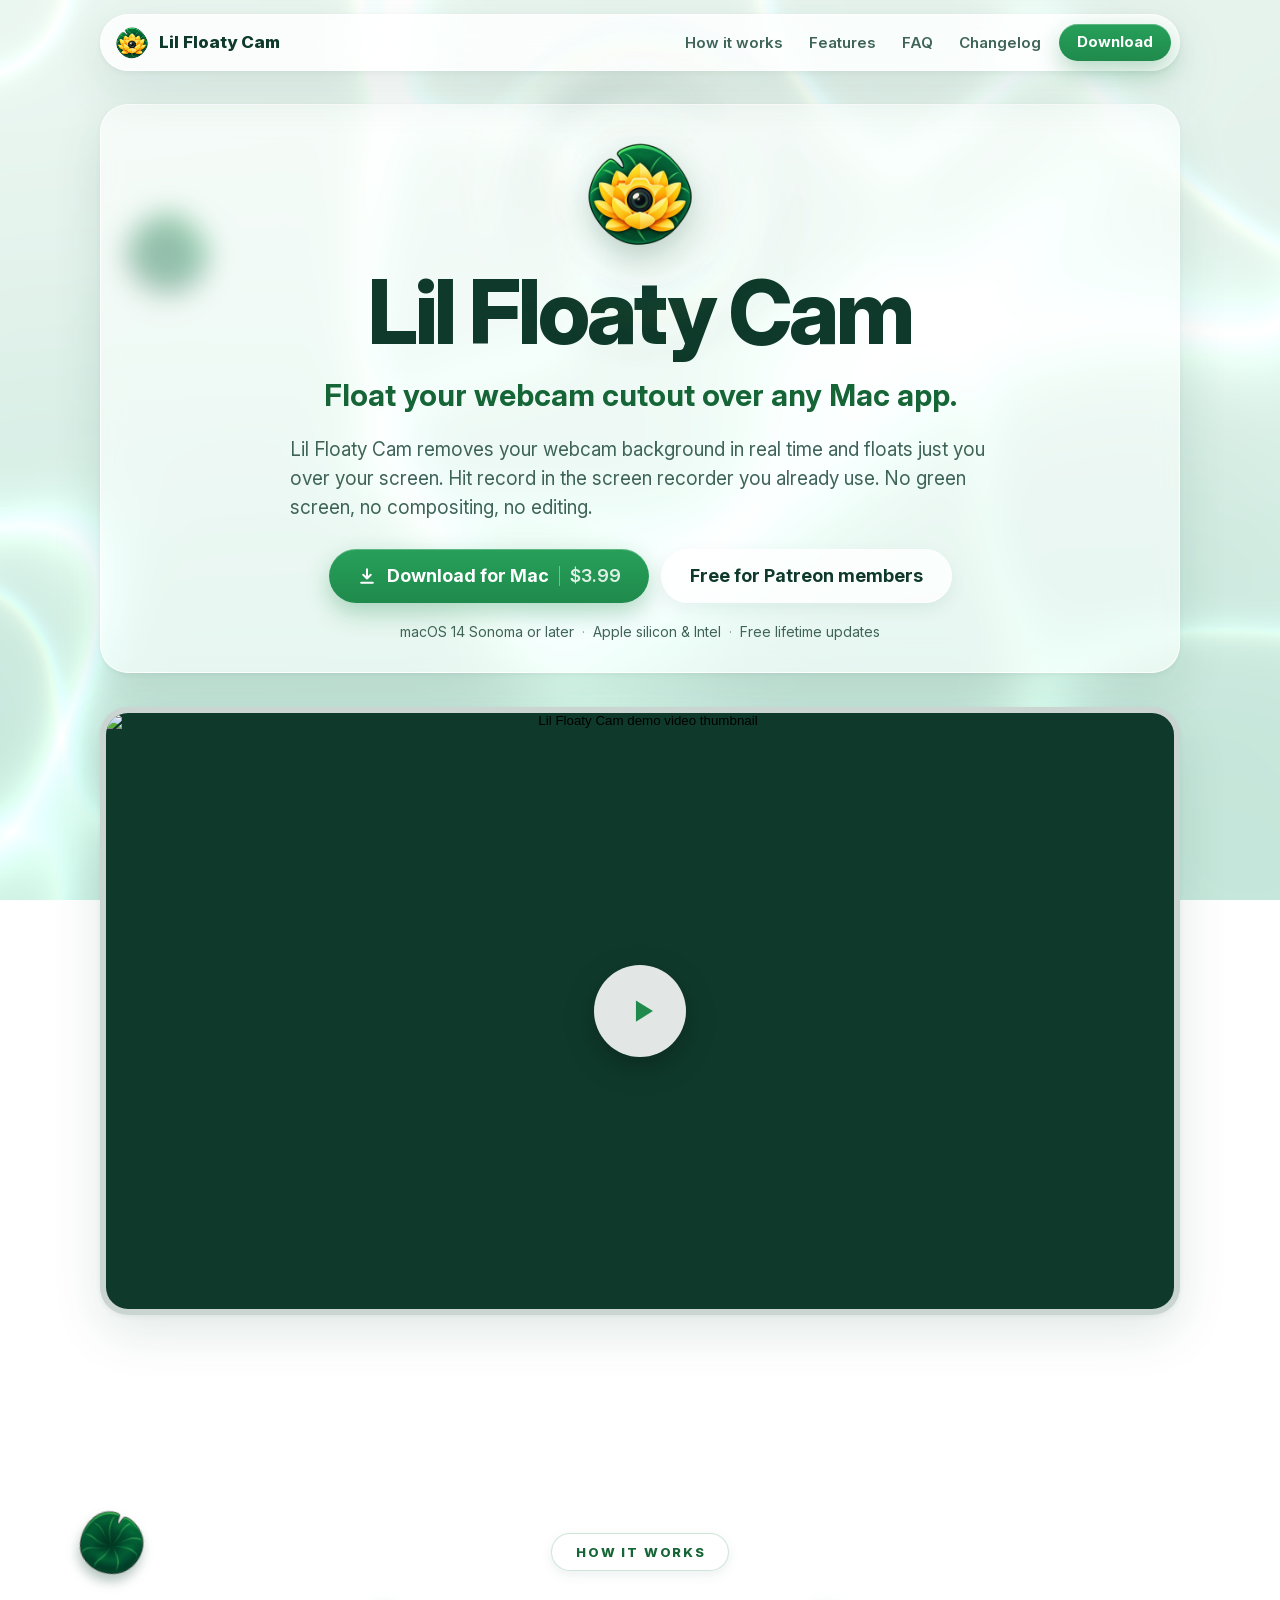
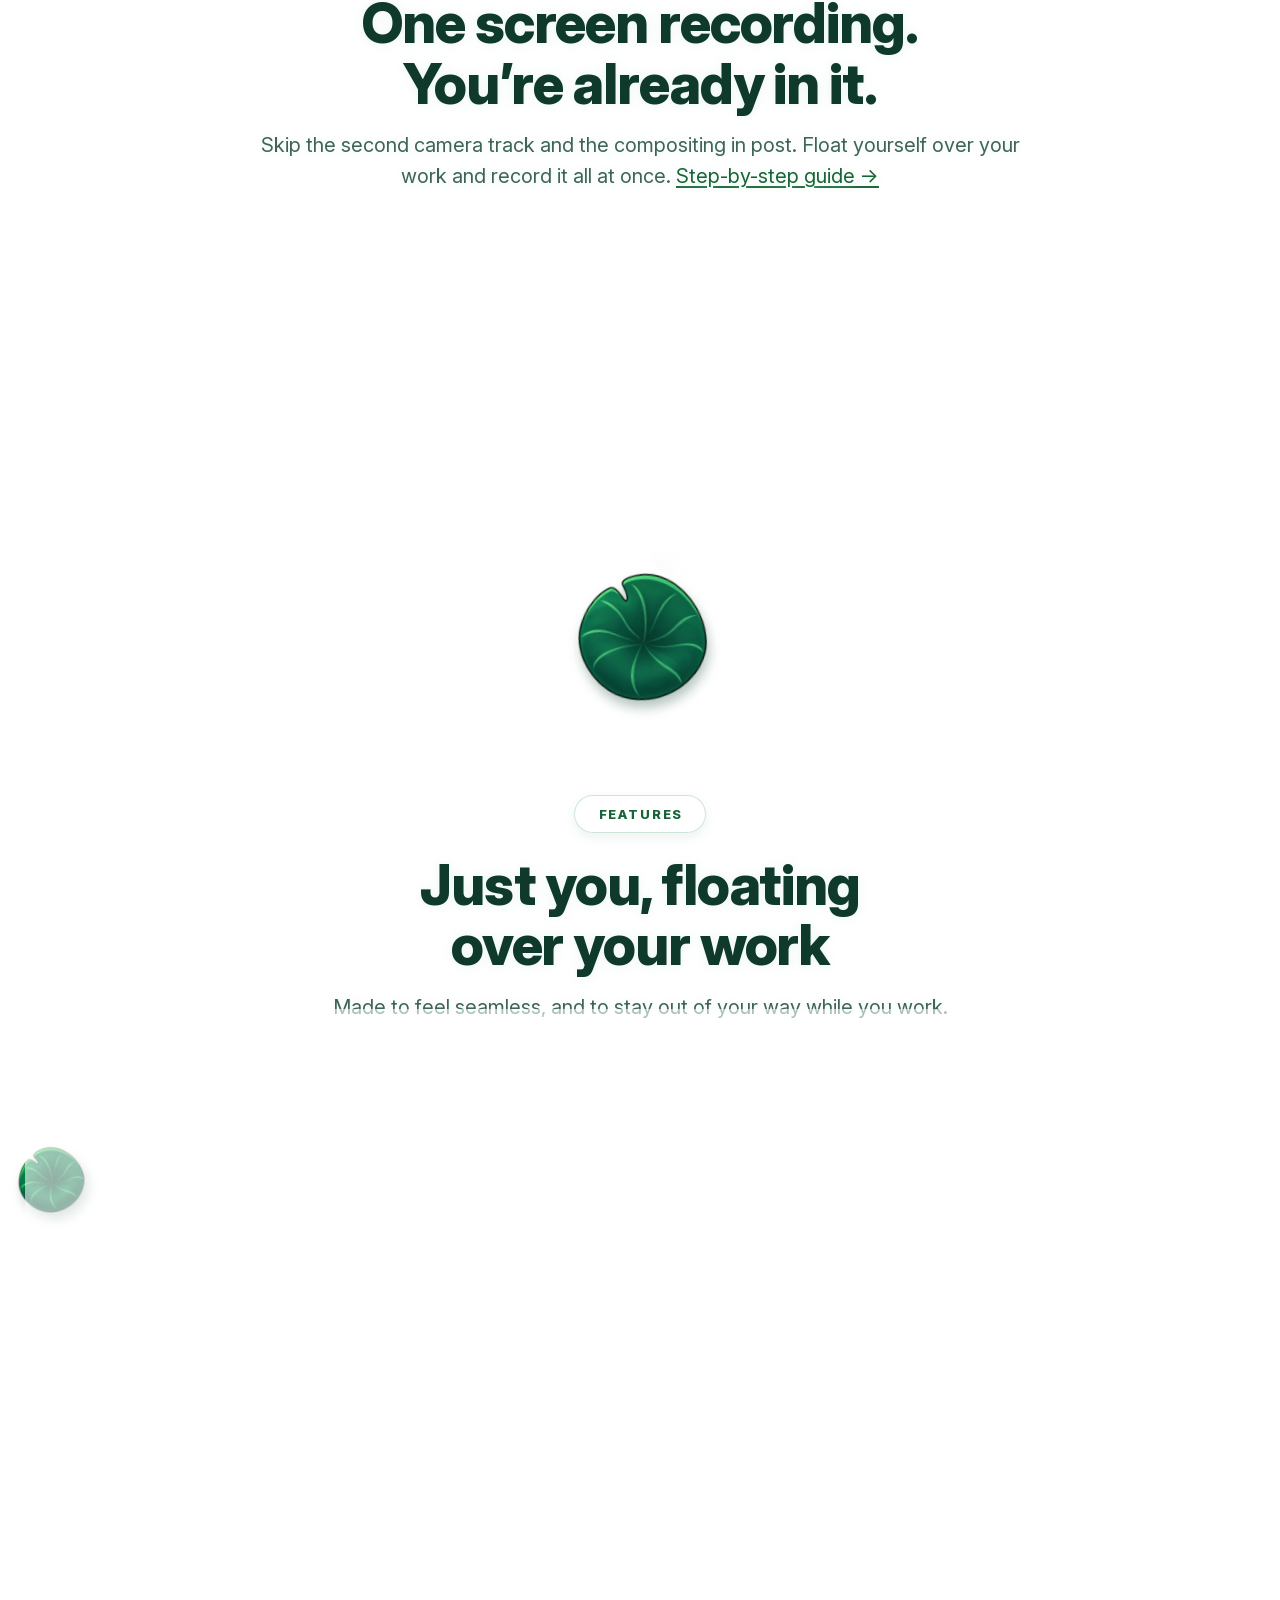
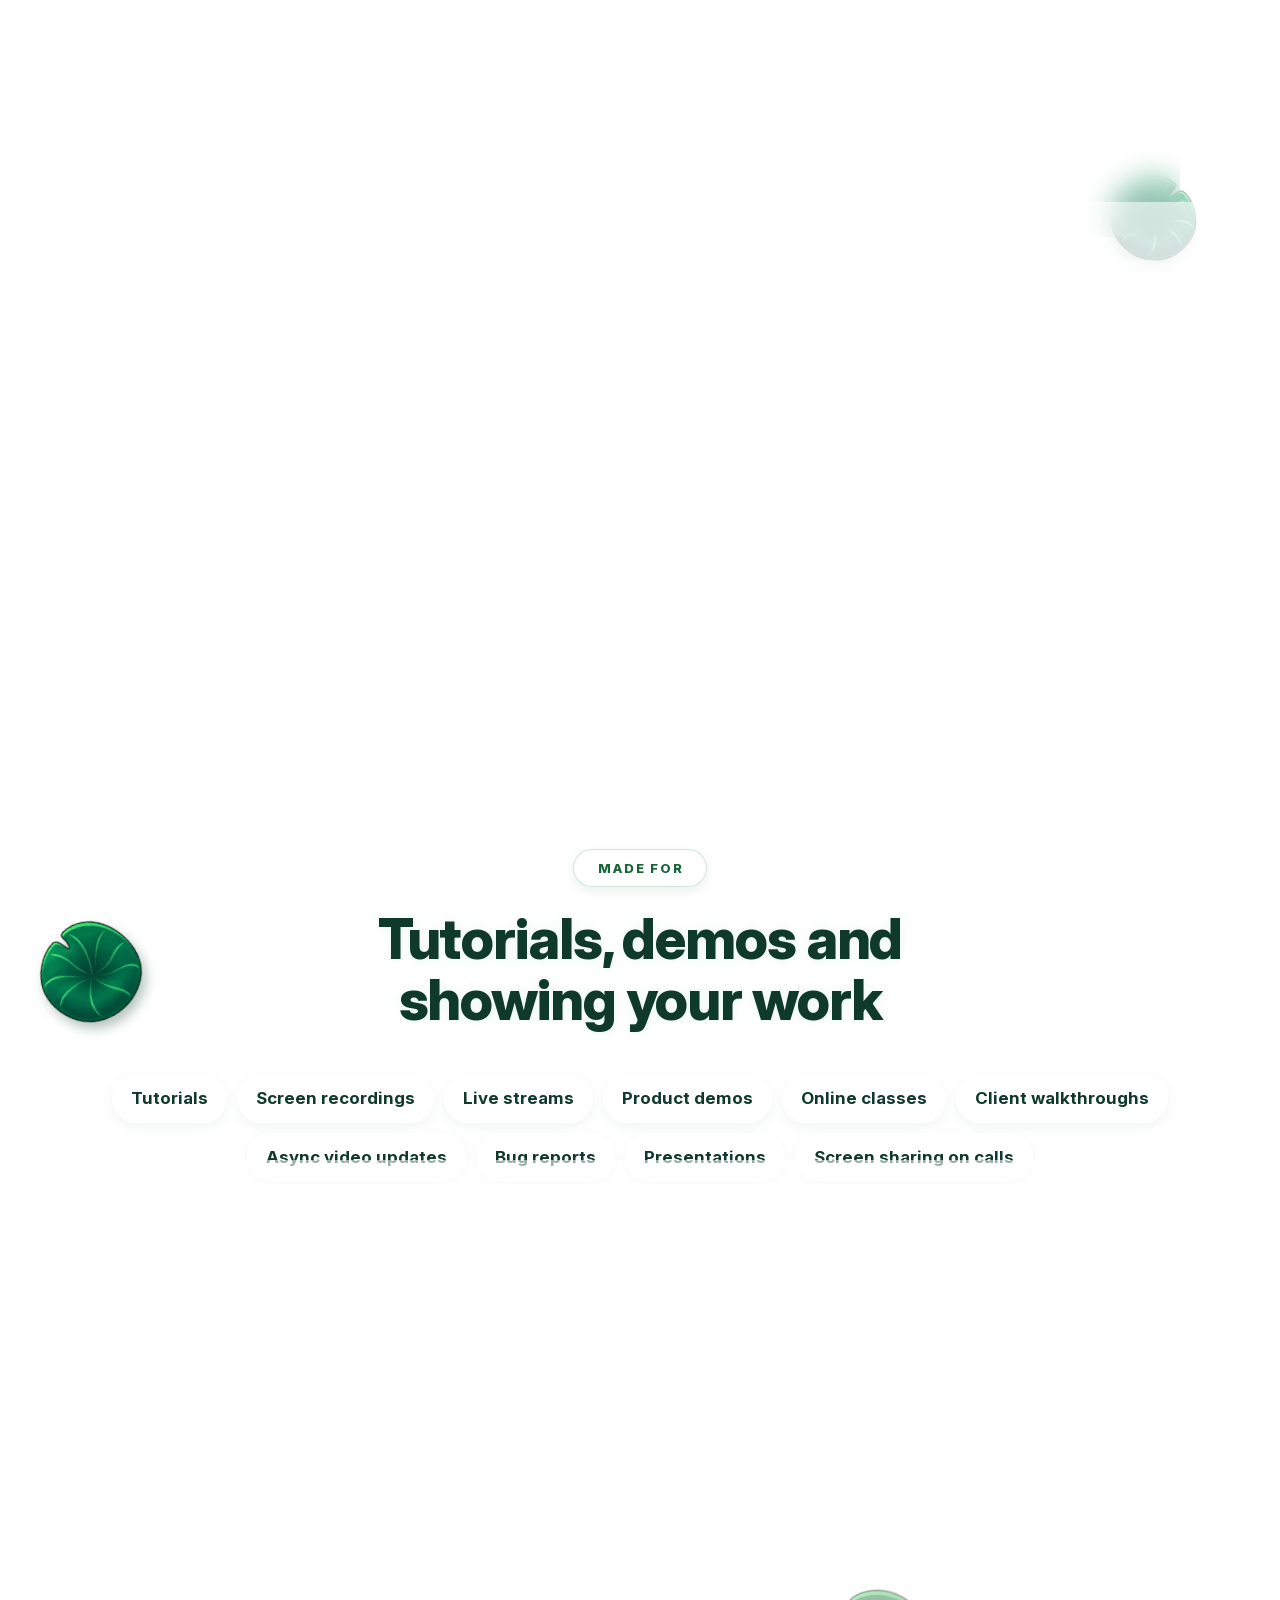
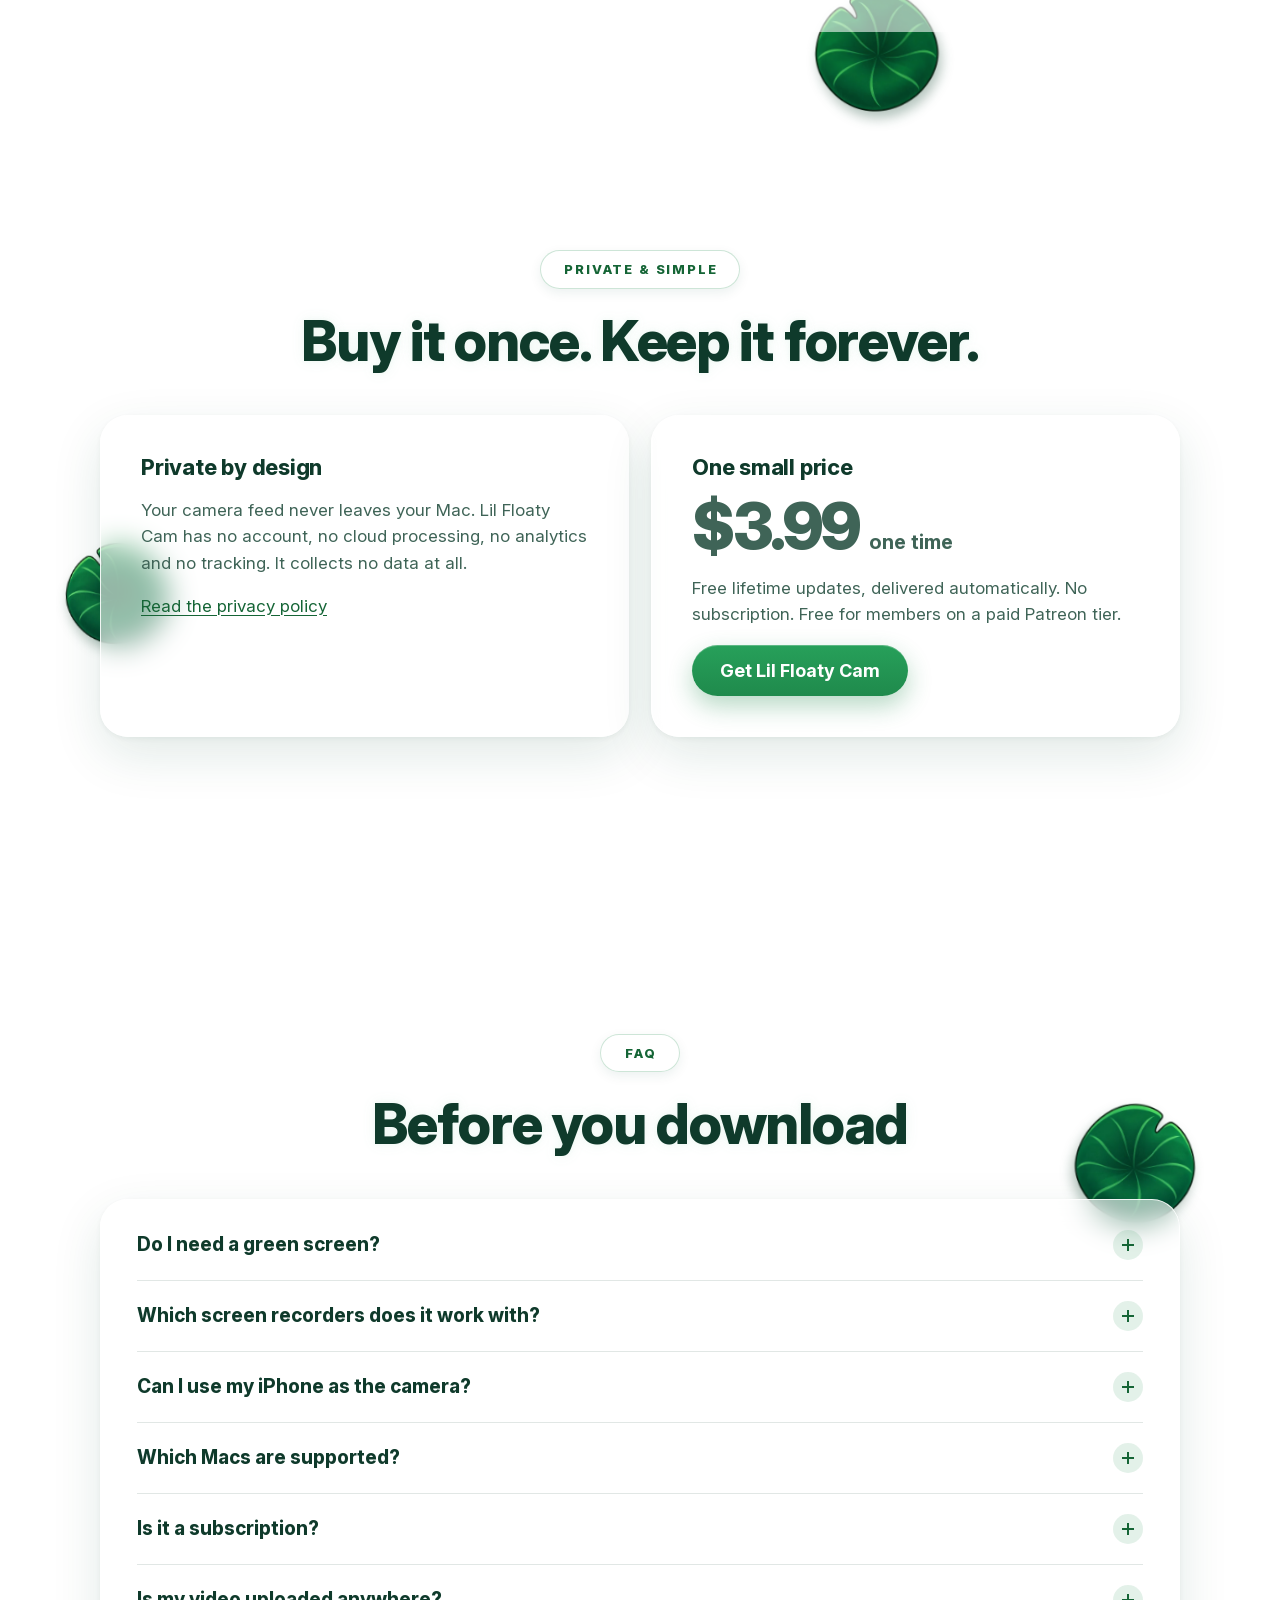
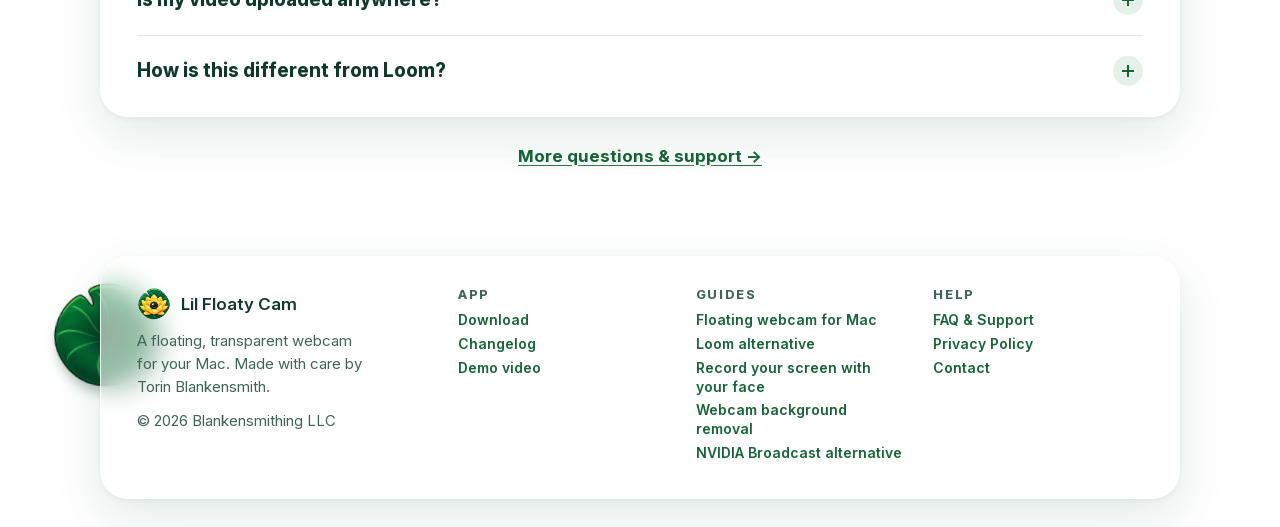
==== commit 0761faba: "Add a 48x48 favicon (Google needs a multiple of 48px)" ====
--- a/index.html
+++ b/index.html
@@ -25,6 +25,7 @@
 <meta name="twitter:image" content="https://lilfloatycam.com/assets/img/og.jpg">
 
 <link rel="icon" href="/favicon.ico" sizes="48x48">
+<link rel="icon" type="image/png" sizes="48x48" href="/assets/img/favicon-48.png">
 <link rel="icon" type="image/png" sizes="32x32" href="assets/img/favicon-32.png">
 <link rel="icon" type="image/png" sizes="64x64" href="assets/img/favicon-64.png">
 <link rel="icon" type="image/png" sizes="192x192" href="assets/img/icon-192.png">
--- a/assets/site.css
+++ b/assets/site.css
@@ -1,4 +1,13 @@
 /* Lil Floaty Cam: a calm pond with lily pads. Shared by every page. */
+
+/* Inter (SIL OFL) is bundled so Safari, Chrome and iOS all render the same typeface */
+@font-face {
+  font-family: "Inter";
+  src: url("InterVariable.woff2") format("woff2");
+  font-weight: 100 900;
+  font-style: normal;
+  font-display: swap;
+}
 
 :root {
   --ink: #0f3a2b;
@@ -16,7 +25,7 @@
   --radius: 28px;
   --container: min(1080px, 100% - 40px);   /* Every block lines up to this width */
   --measure: 760px;                        /* Comfortable reading width for long text */
-  --font: ui-rounded, "SF Pro Rounded", -apple-system, BlinkMacSystemFont, "Segoe UI", system-ui, sans-serif;
+  --font: "Inter", -apple-system, BlinkMacSystemFont, "Segoe UI", system-ui, sans-serif;
   color-scheme: light;
 }
 
@@ -190,7 +199,7 @@
   will-change: transform;
 }
 .hero-icon img { width: 100%; height: 100%; }
-.hero h1 { font-size: clamp(46px, 8vw, 88px); font-weight: 850; letter-spacing: -0.035em; }
+.hero h1 { font-size: clamp(46px, 8vw, 88px); font-weight: 800; letter-spacing: -0.035em; }
 .tagline { font-size: clamp(22px, 3vw, 30px); font-weight: 700; margin: 12px 0 0; color: var(--leaf-deep); }
 .lede { font-size: 19px; color: var(--ink-soft); max-width: 620px; margin: 16px auto 26px; }
 .cta-row { display: flex; flex-wrap: wrap; gap: 12px; justify-content: center; }
@@ -275,9 +284,9 @@
   background: var(--glass-strong); border: 1px solid var(--glass-line);
   box-shadow: 0 4px 12px rgba(18, 82, 60, 0.06);
 }
-.story { padding: clamp(26px, 4vw, 44px); }
+.story { padding: clamp(26px, 4vw, 44px); max-width: calc(var(--measure) + 88px); margin: 0 auto; }
 .story > * { max-width: var(--measure); margin-left: auto; margin-right: auto; }
-.story p { font-size: 19px; margin: 0 0 14px; }
+.story p { font-size: 19px; margin-top: 0; margin-bottom: 14px; }
 .story .sig { display: flex; align-items: center; gap: 12px; margin-top: 22px; font-weight: 700; }
 .story .sig small { display: block; font-weight: 500; color: var(--ink-soft); }
 .story .sig img { width: 48px; height: 48px; }
@@ -317,6 +326,17 @@
 details > div p { margin: 0 0 10px; }
 .more { text-align: center; margin-top: 26px; font-weight: 700; }
 
+/* ---------- Small phones ---------- */
+@media (max-width: 600px) {
+  /* text-wrap: pretty leaves short, ragged lines on narrow screens; fill the container instead */
+  p, li { text-wrap: wrap; }
+  .story { padding: 26px 20px; }
+  .doc .panel { padding: 26px 20px; }
+  /* Smaller pills so at least two fit on each row */
+  .chips { gap: 8px; }
+  .chips li { padding: 8px 13px; font-size: 14px; }
+}
+
 /* ---------- Footer ---------- */
 
 .footer { position: relative; z-index: 2; padding: 0 20px 28px; }
@@ -327,7 +347,7 @@
 }
 .footer h3 { font-size: 13px; letter-spacing: 0.12em; text-transform: uppercase; color: var(--ink-soft); margin-bottom: 10px; }
 .footer ul { list-style: none; margin: 0; padding: 0; }
-.footer li { margin: 6px 0; }
+.footer li { margin: 5px 0; font-size: 14px; line-height: 1.35; }
 .footer a { text-decoration: none; font-weight: 600; }
 .footer a:hover { text-decoration: underline; }
 .footer .brand { margin-bottom: 8px; }
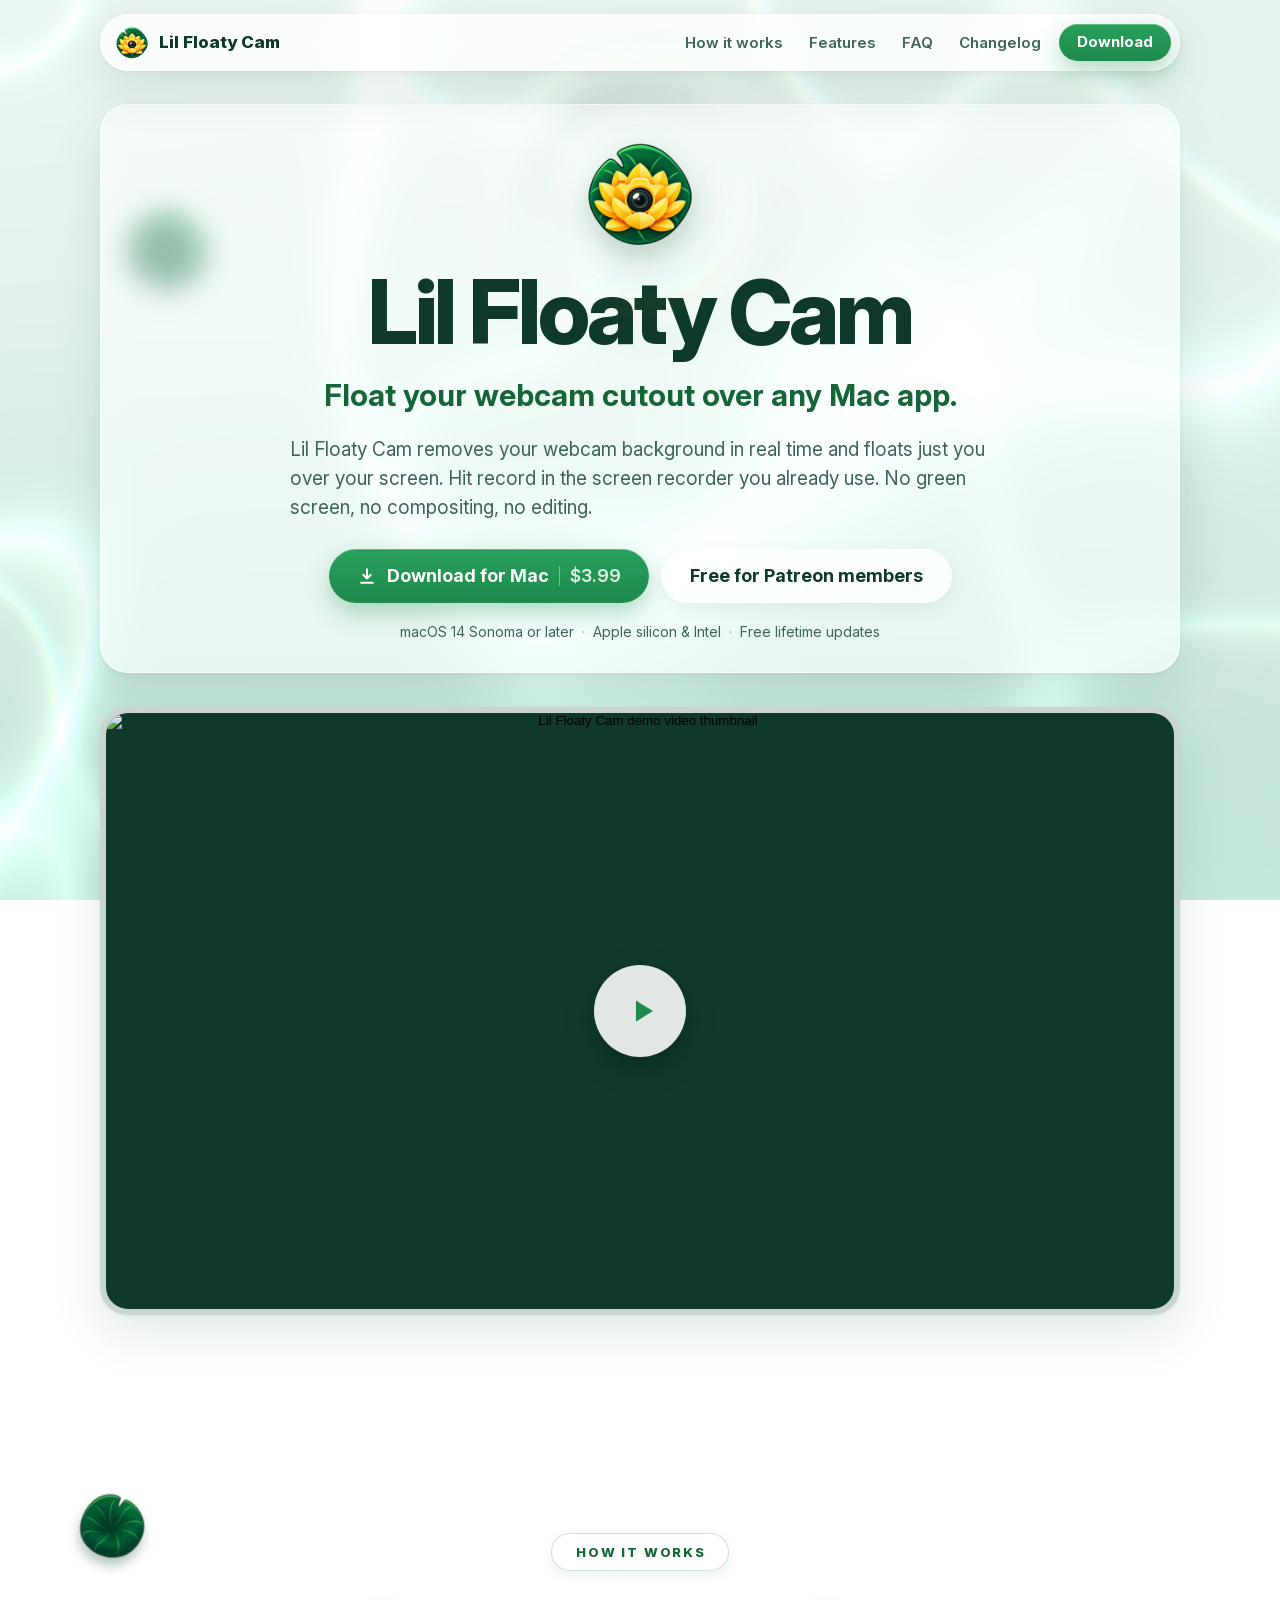
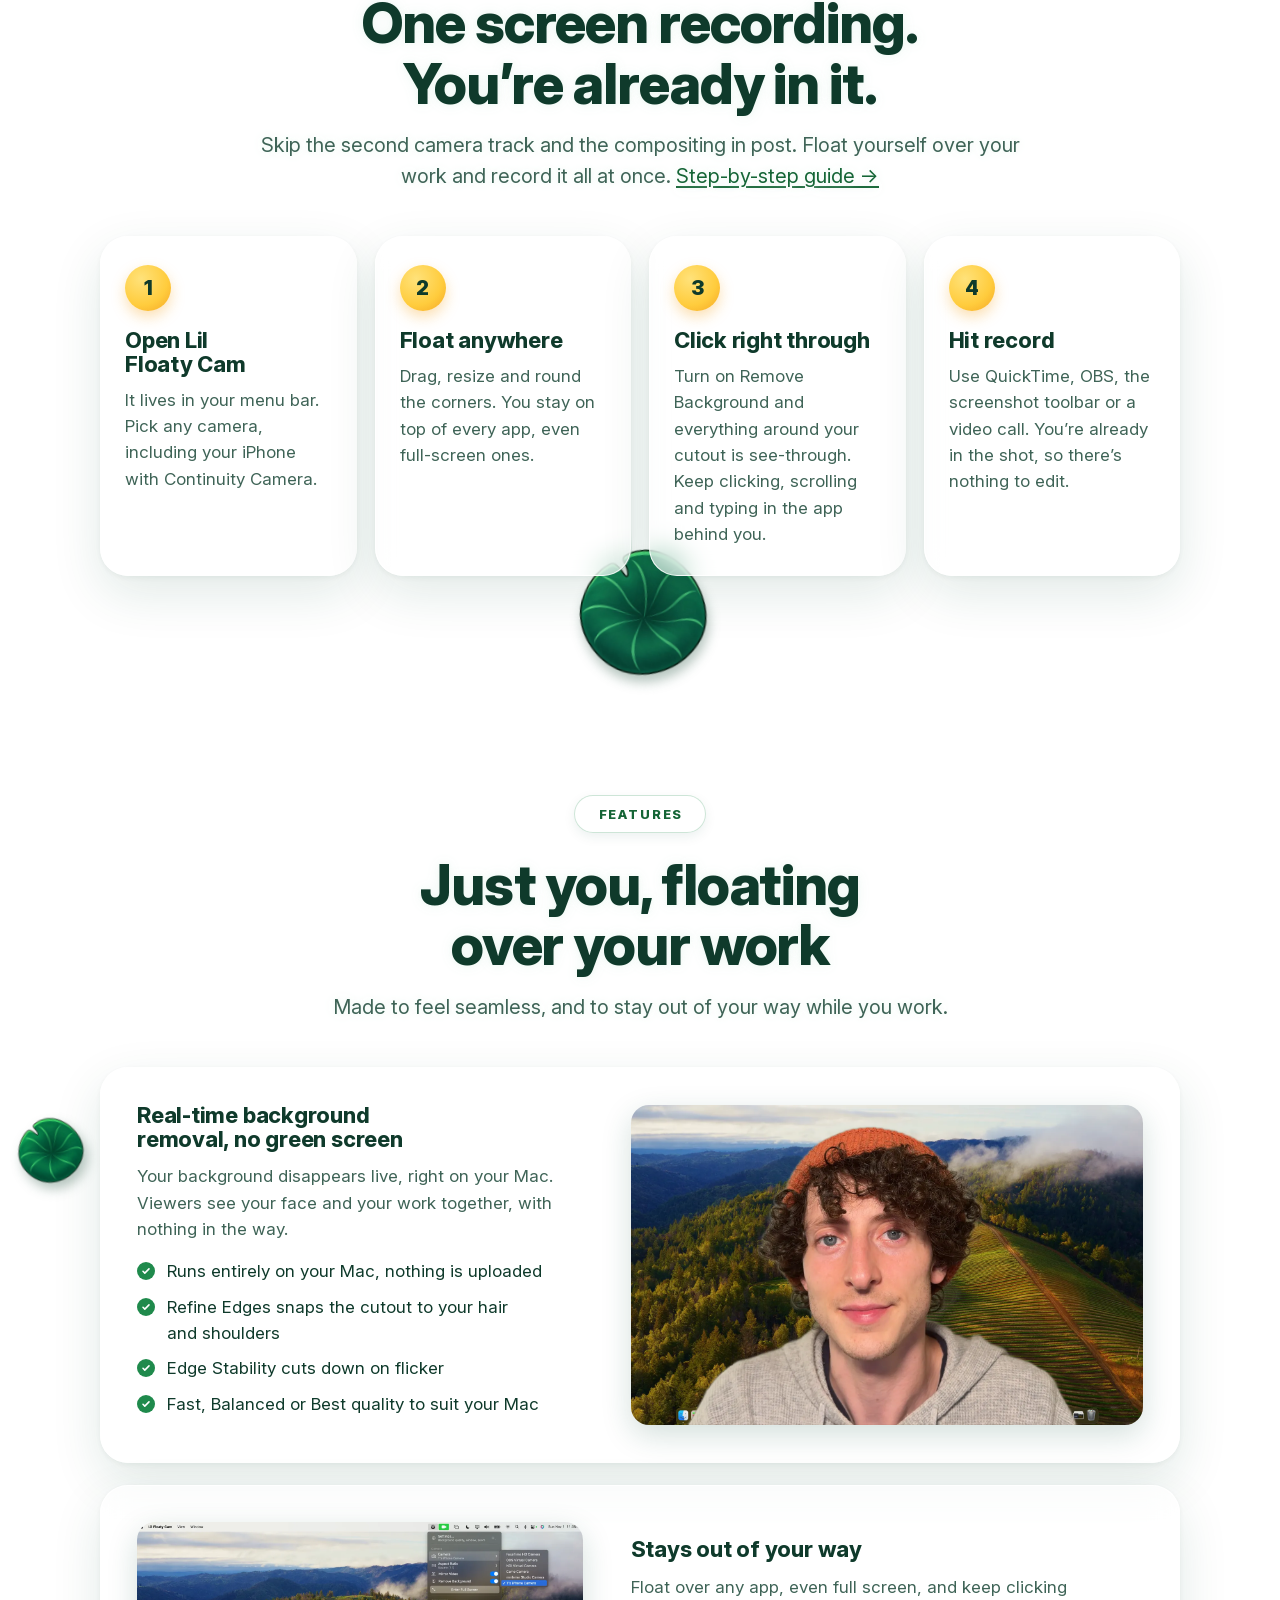
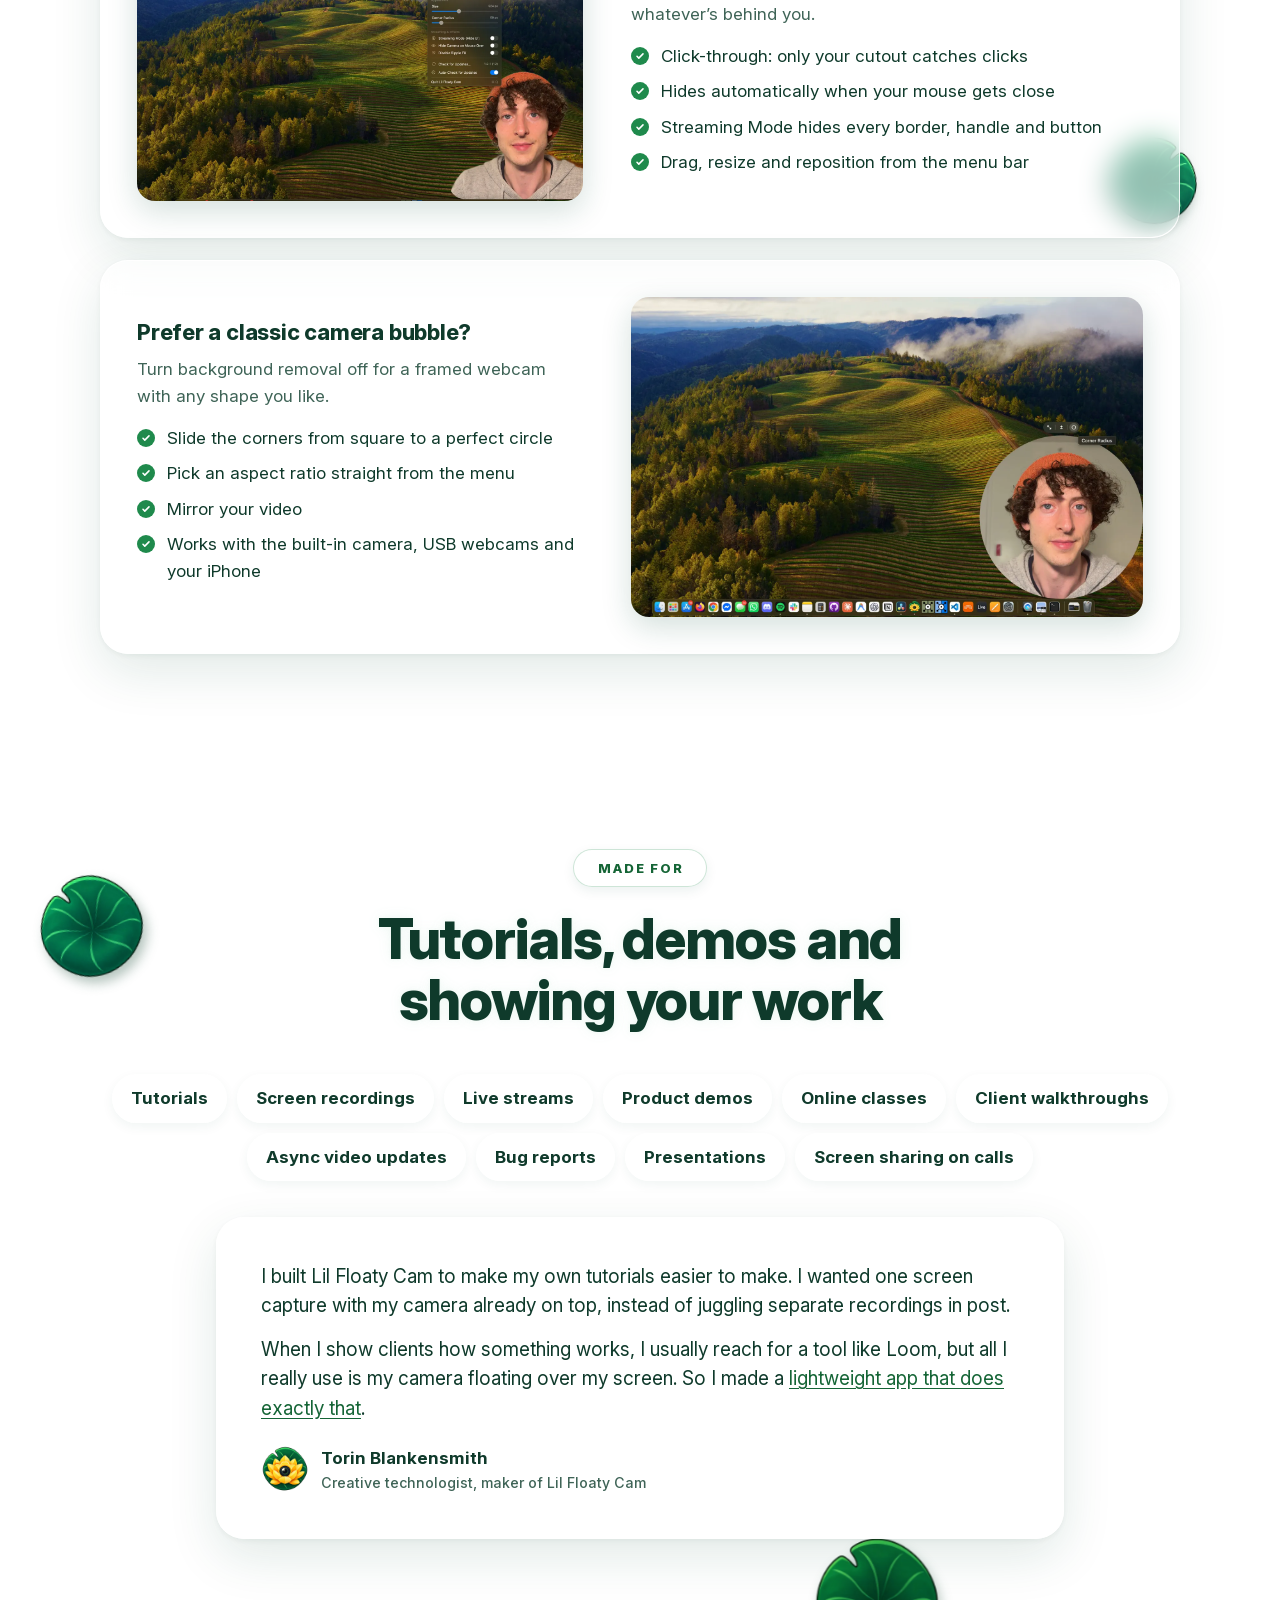
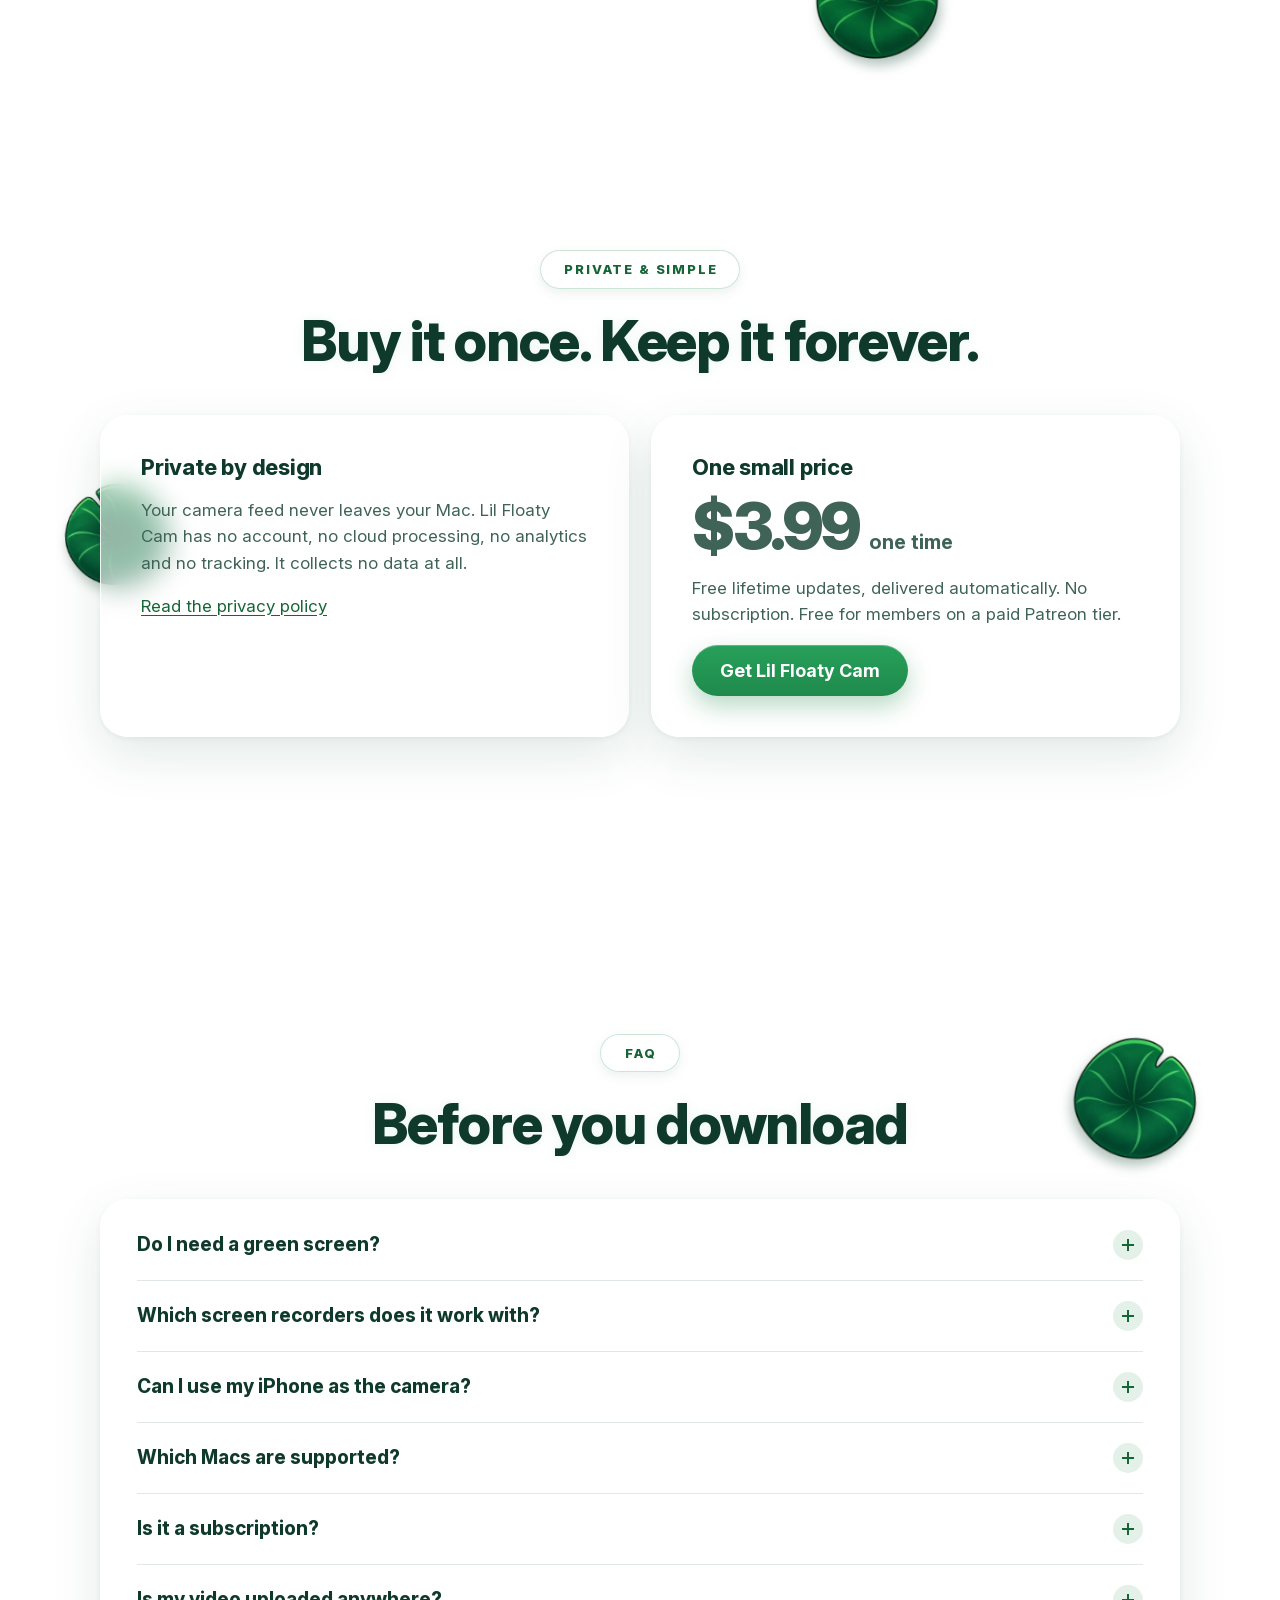
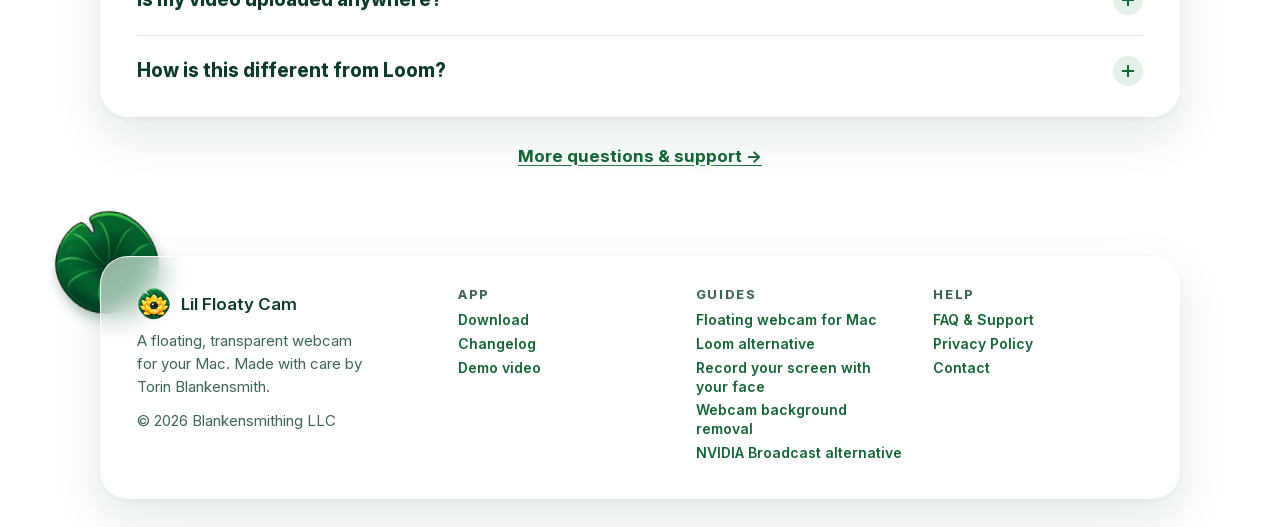
==== commit 8a38265e: "Add /demo/ video watch page, VideoObject markup, video sitemap and lastmod dates" ====
--- a/index.html
+++ b/index.html
@@ -65,6 +65,37 @@
       "publisher": { "@type": "Organization", "name": "Blankensmithing LLC" }
     },
     {
+      "@type": "VideoObject",
+      "@id": "https://lilfloatycam.com/demo/#video",
+      "name": "Lil Floaty Cam (Mac App for Tutorials + Demos)",
+      "description": "Lil Floaty Cam is a native Mac app that removes your webcam background in real time and floats you over any app. Perfect for tutorials, demos, presentations and streaming. Position your camera and hit record with your favorite screen recorder. No compositing needed.",
+      "thumbnailUrl": [
+        "https://i.ytimg.com/vi/YaUiPEDGeIY/maxresdefault.jpg",
+        "https://i.ytimg.com/vi/YaUiPEDGeIY/hqdefault.jpg"
+      ],
+      "uploadDate": "2026-11-02T11:56:13-08:00",
+      "duration": "PT1M21S",
+      "embedUrl": "https://www.youtube.com/embed/YaUiPEDGeIY",
+      "url": "https://lilfloatycam.com/demo/",
+      "inLanguage": "en",
+      "author": {
+        "@type": "Person",
+        "name": "Torin Blankensmith",
+        "url": "https://www.youtube.com/@blankensmithing"
+      },
+      "publisher": {
+        "@type": "Organization",
+        "name": "Blankensmithing LLC",
+        "logo": {
+          "@type": "ImageObject",
+          "url": "https://lilfloatycam.com/assets/img/icon-512.png"
+        }
+      },
+      "about": {
+        "@id": "https://lilfloatycam.com/#app"
+      }
+    },
+    {
       "@type": "FAQPage",
       "mainEntity": [
         { "@type": "Question", "name": "Do I need a green screen?", "acceptedAnswer": { "@type": "Answer", "text": "No. Lil Floaty Cam removes your background in real time using your Mac's built-in machine learning. It works in a normal room with a normal webcam." } },
@@ -325,7 +356,7 @@
       <ul>
         <li><a href="https://www.patreon.com/blankensmithing/posts/lil-floaty-cam-174189269">Download</a></li>
         <li><a href="changelog/">Changelog</a></li>
-        <li><a href="https://www.youtube.com/watch?v=YaUiPEDGeIY">Demo video</a></li>
+        <li><a href="/demo/">Demo video</a></li>
       </ul>
     </div>
     <div>
--- a/assets/site.css
+++ b/assets/site.css
@@ -142,8 +142,10 @@
 /* ---------- Pages (full-height sections) ---------- */
 
 .page {
-  min-height: 100vh;
-  min-height: 100svh;
+  /* Full-screen sections, capped so very tall viewports (like Google's renderer, which
+     stretches the window to the page height) don't balloon each section */
+  min-height: min(100vh, 1200px);
+  min-height: min(100svh, 1200px);
   display: flex; flex-direction: column; justify-content: center; align-items: center;
   padding: 110px 20px 70px;
 }
@@ -361,6 +363,7 @@
 .doc article.panel > * { max-width: var(--measure); margin-left: auto; margin-right: auto; }
 .doc h1 { font-size: clamp(36px, 6vw, 54px); font-weight: 850; letter-spacing: -0.03em; }
 .doc .lede { margin: 12px 0 8px; text-align: left; max-width: none; }
+.doc .video { margin: 22px auto 18px; }
 .doc section { padding: 24px 0 8px; border-top: 1px solid rgba(15, 58, 43, 0.12); margin-top: 22px; }
 .doc section h2 { font-size: 26px; margin-bottom: 10px; }
 .doc section h2 span { font-size: 15px; font-weight: 600; color: var(--ink-soft); margin-left: 10px; letter-spacing: 0; }
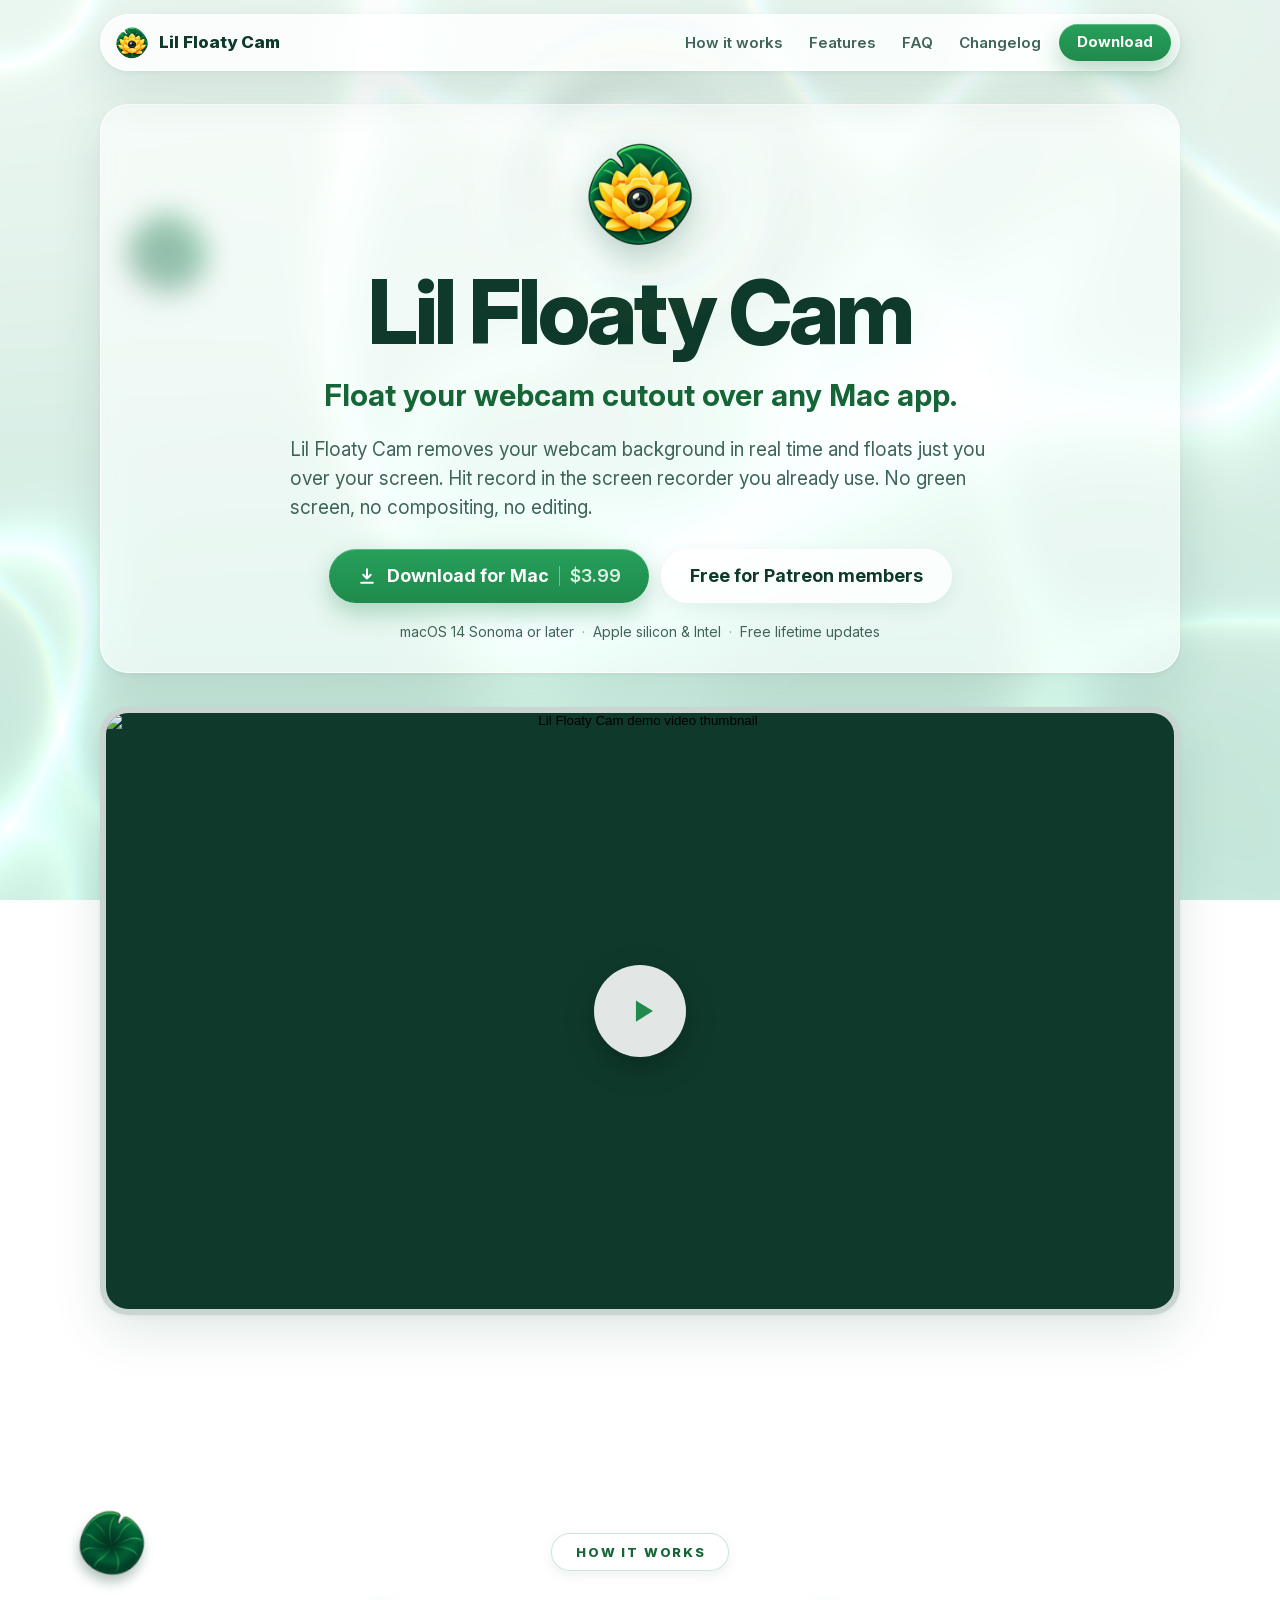
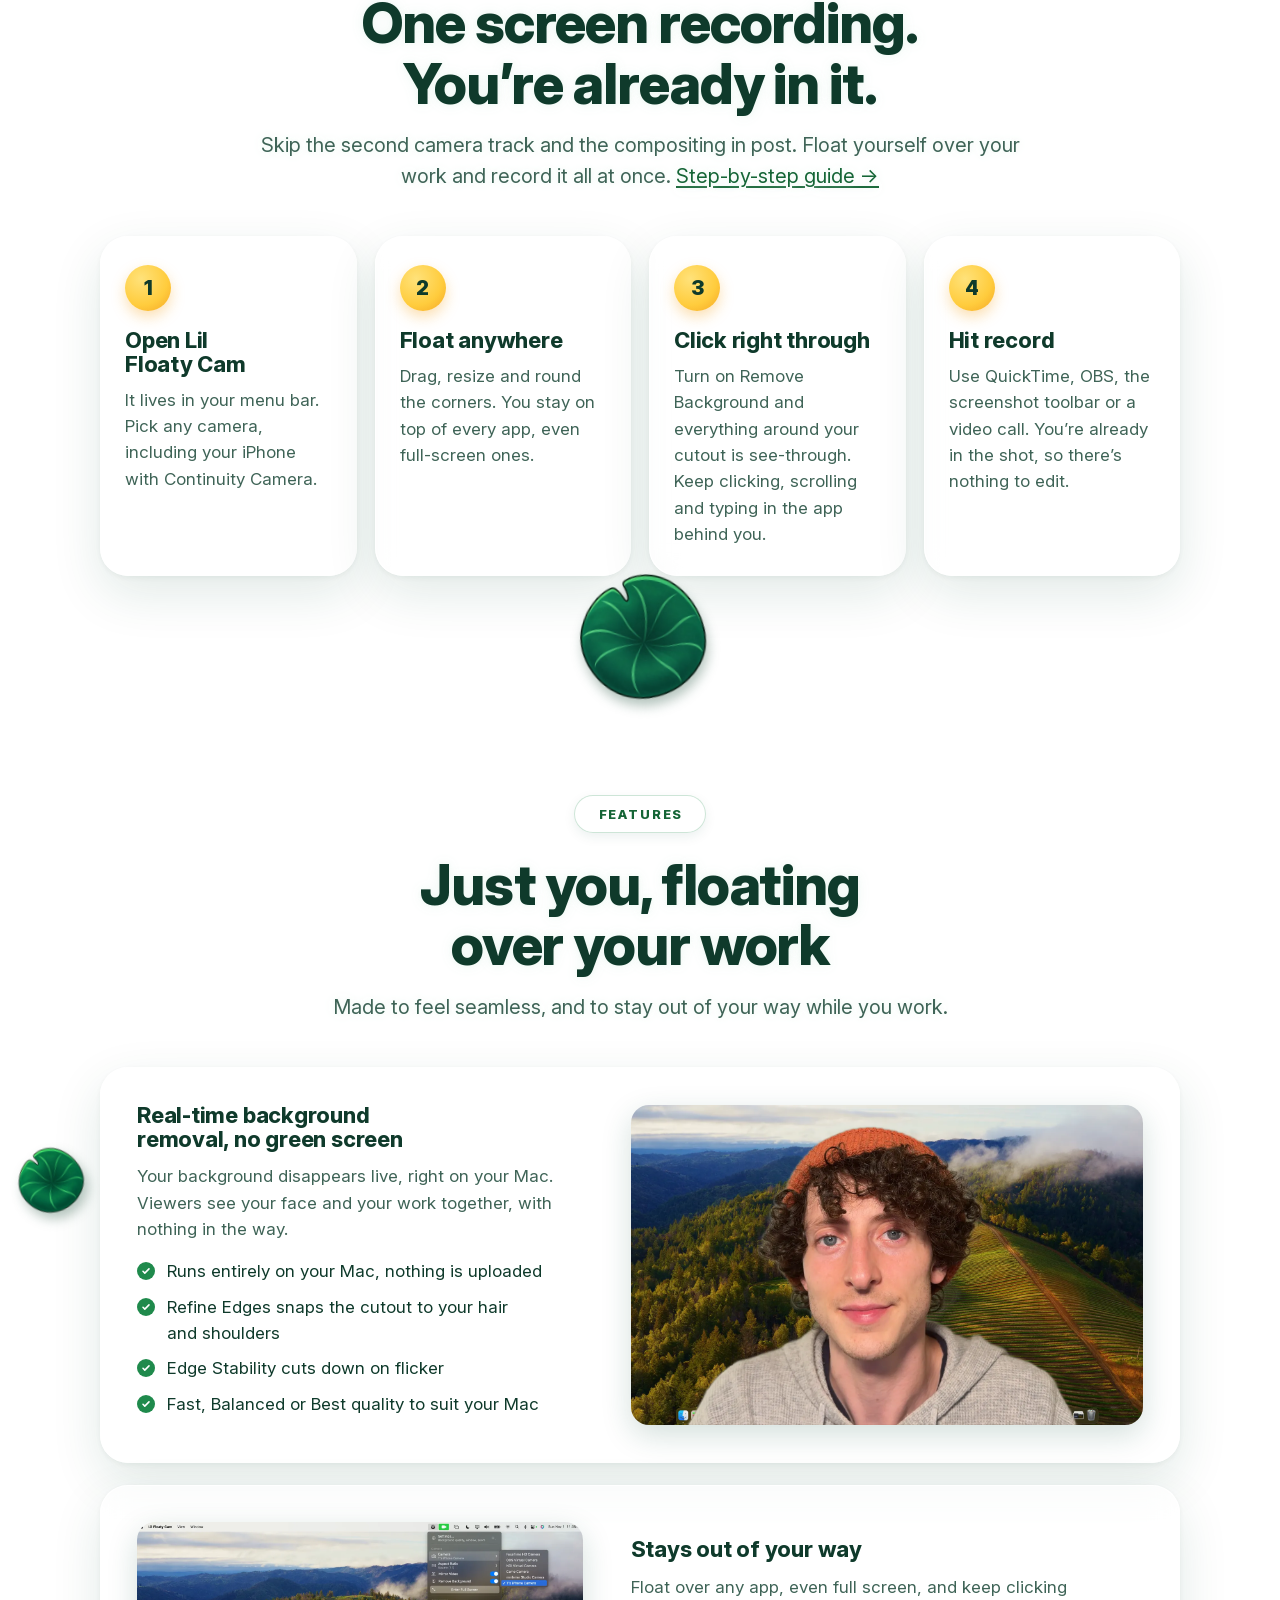
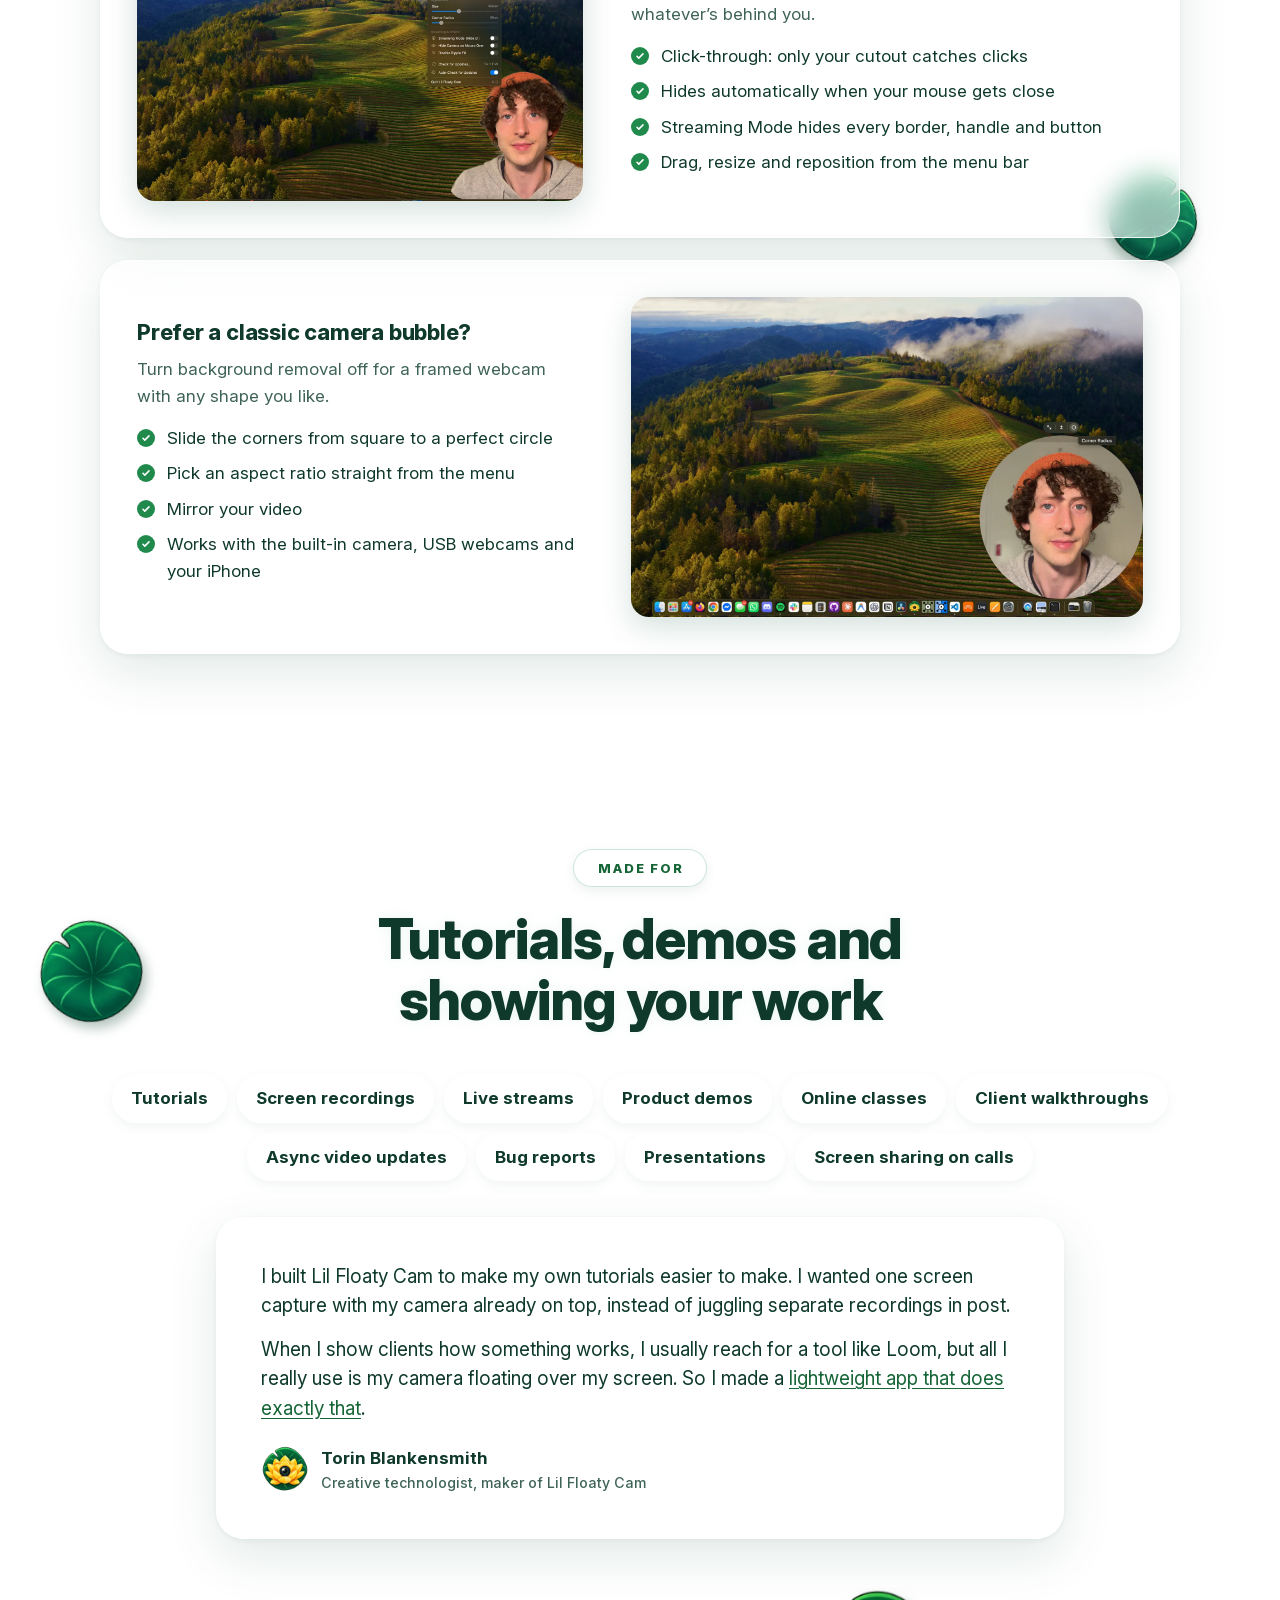
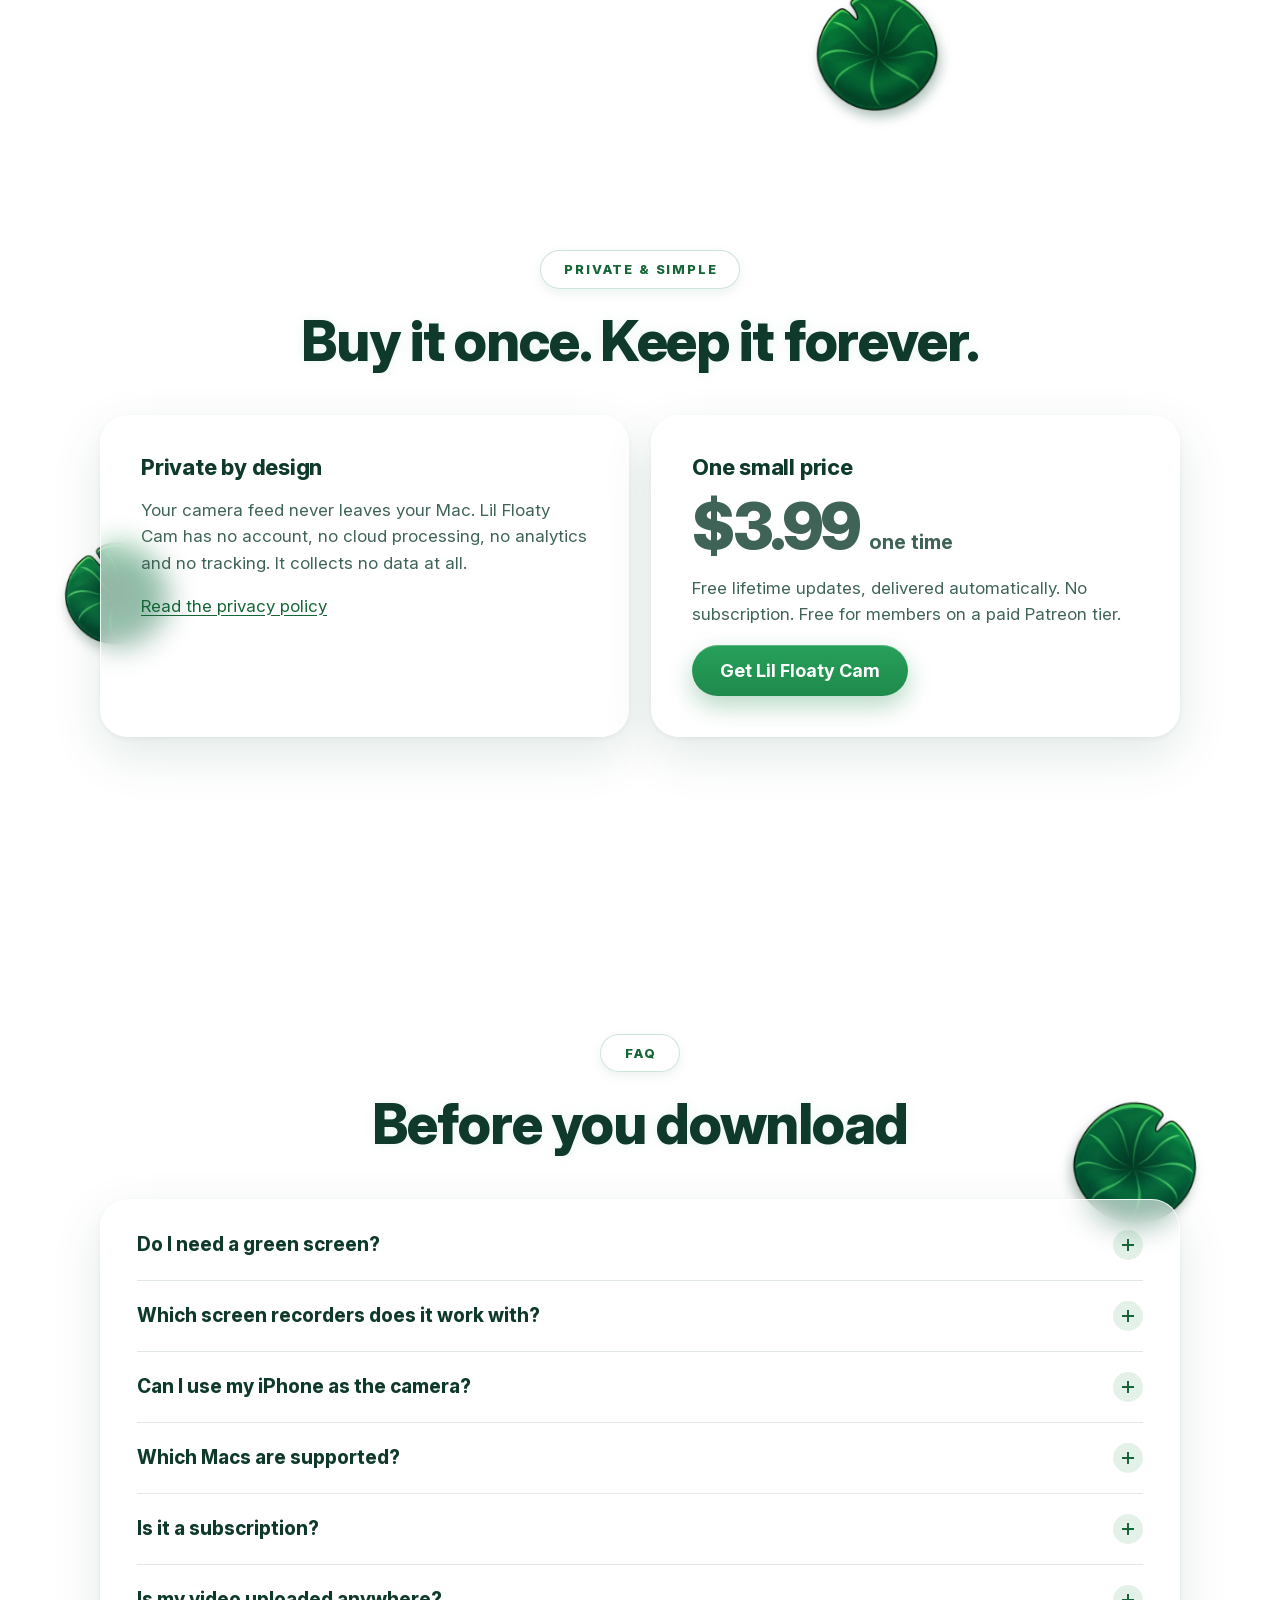
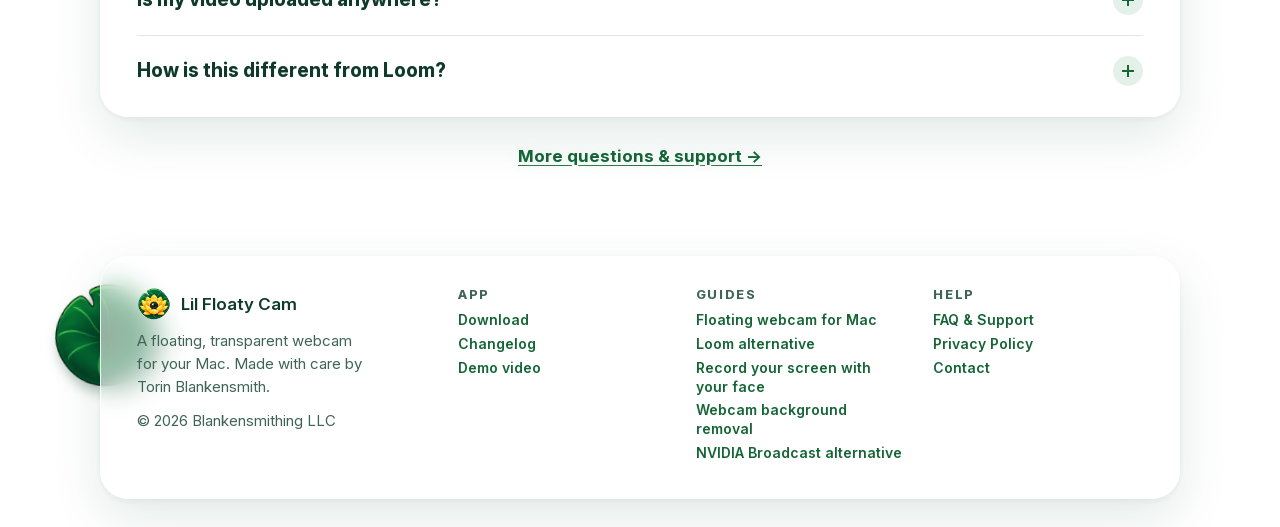
==== commit 830a7341: "Add a site-version meta tag to every page, stamped by tools/stamp-version.sh" ====
--- a/index.html
+++ b/index.html
@@ -2,6 +2,7 @@
 <html lang="en">
 <head>
 <meta charset="utf-8">
+<meta name="site-version" content="2026-11-04 17:44 UTC">
 <meta name="viewport" content="width=device-width, initial-scale=1, viewport-fit=cover">
 <title>Lil Floaty Cam: Floating Webcam with Background Removal for Mac</title>
 <meta name="description" content="Lil Floaty Cam is a lightweight native Mac app that removes your webcam background in real time and floats your cutout over any app, even full screen. Made for tutorials, demos, streaming and screen recordings. No green screen, no compositing.">
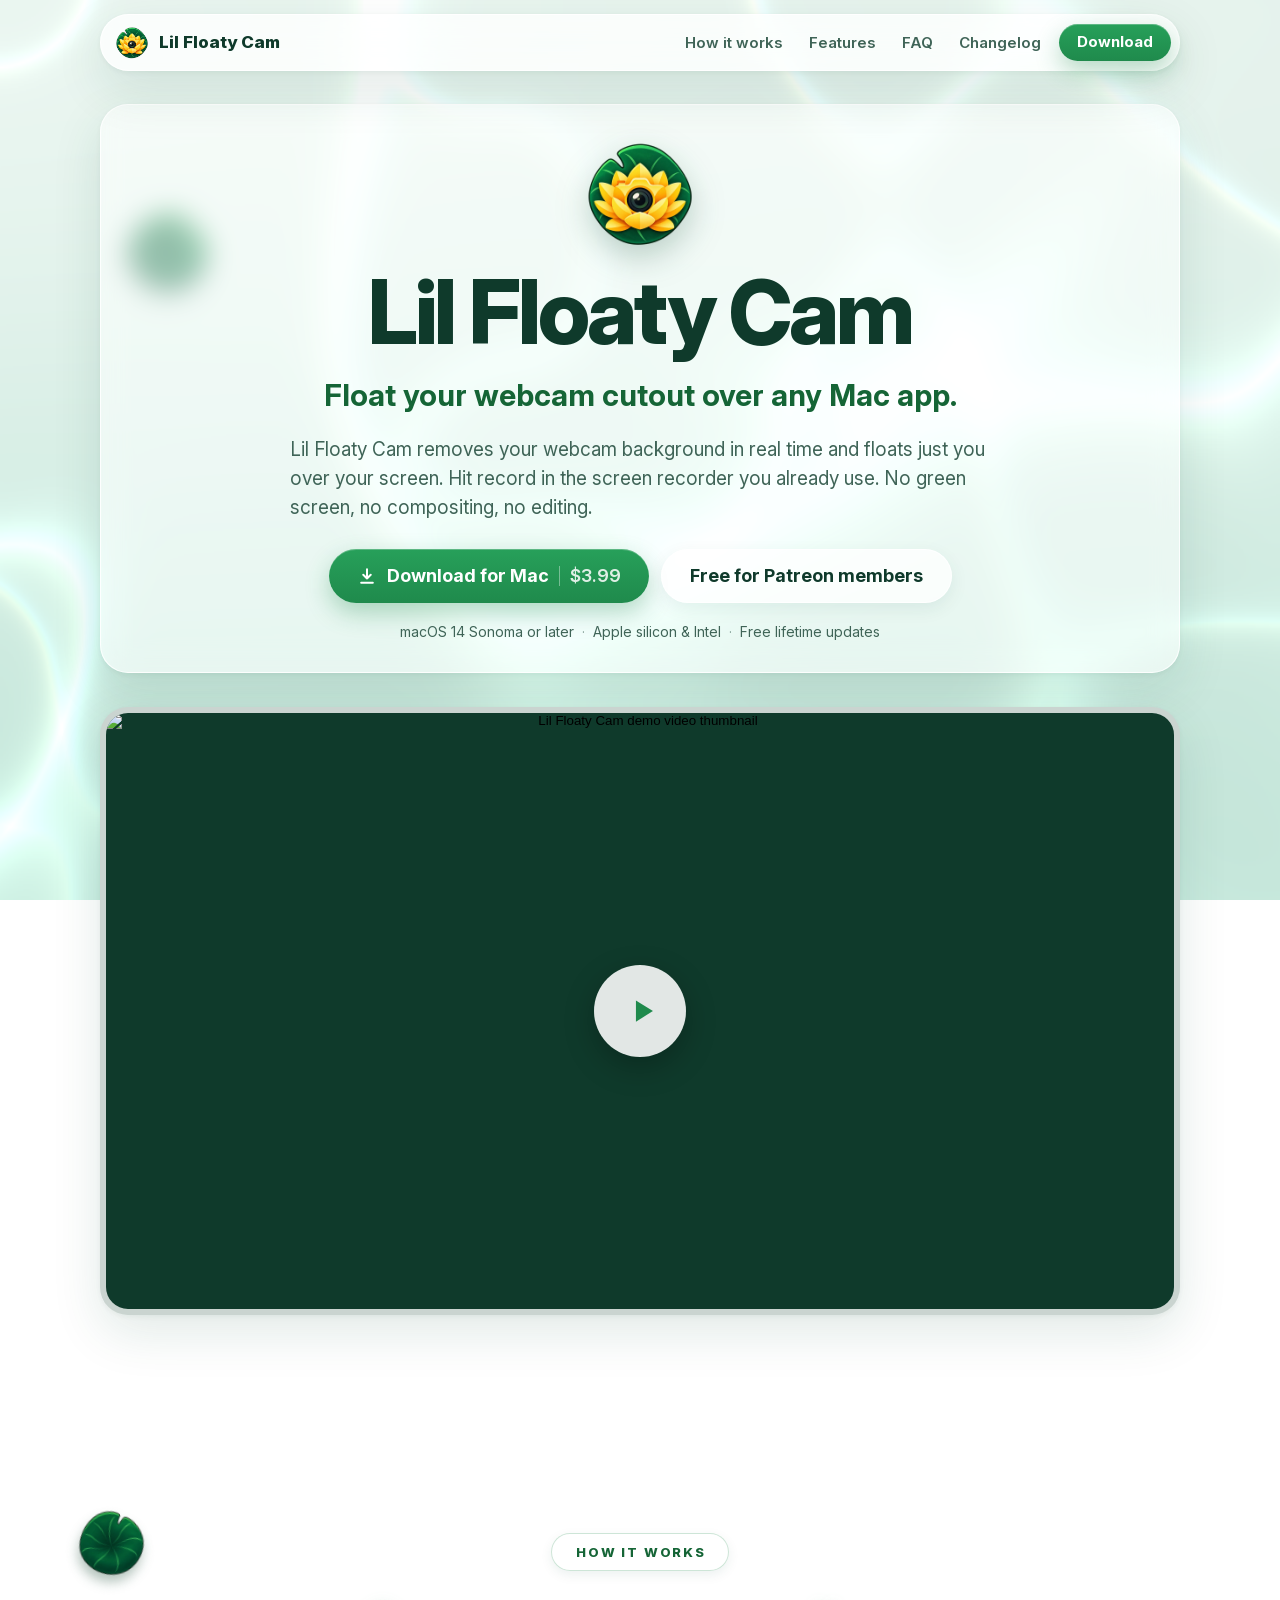
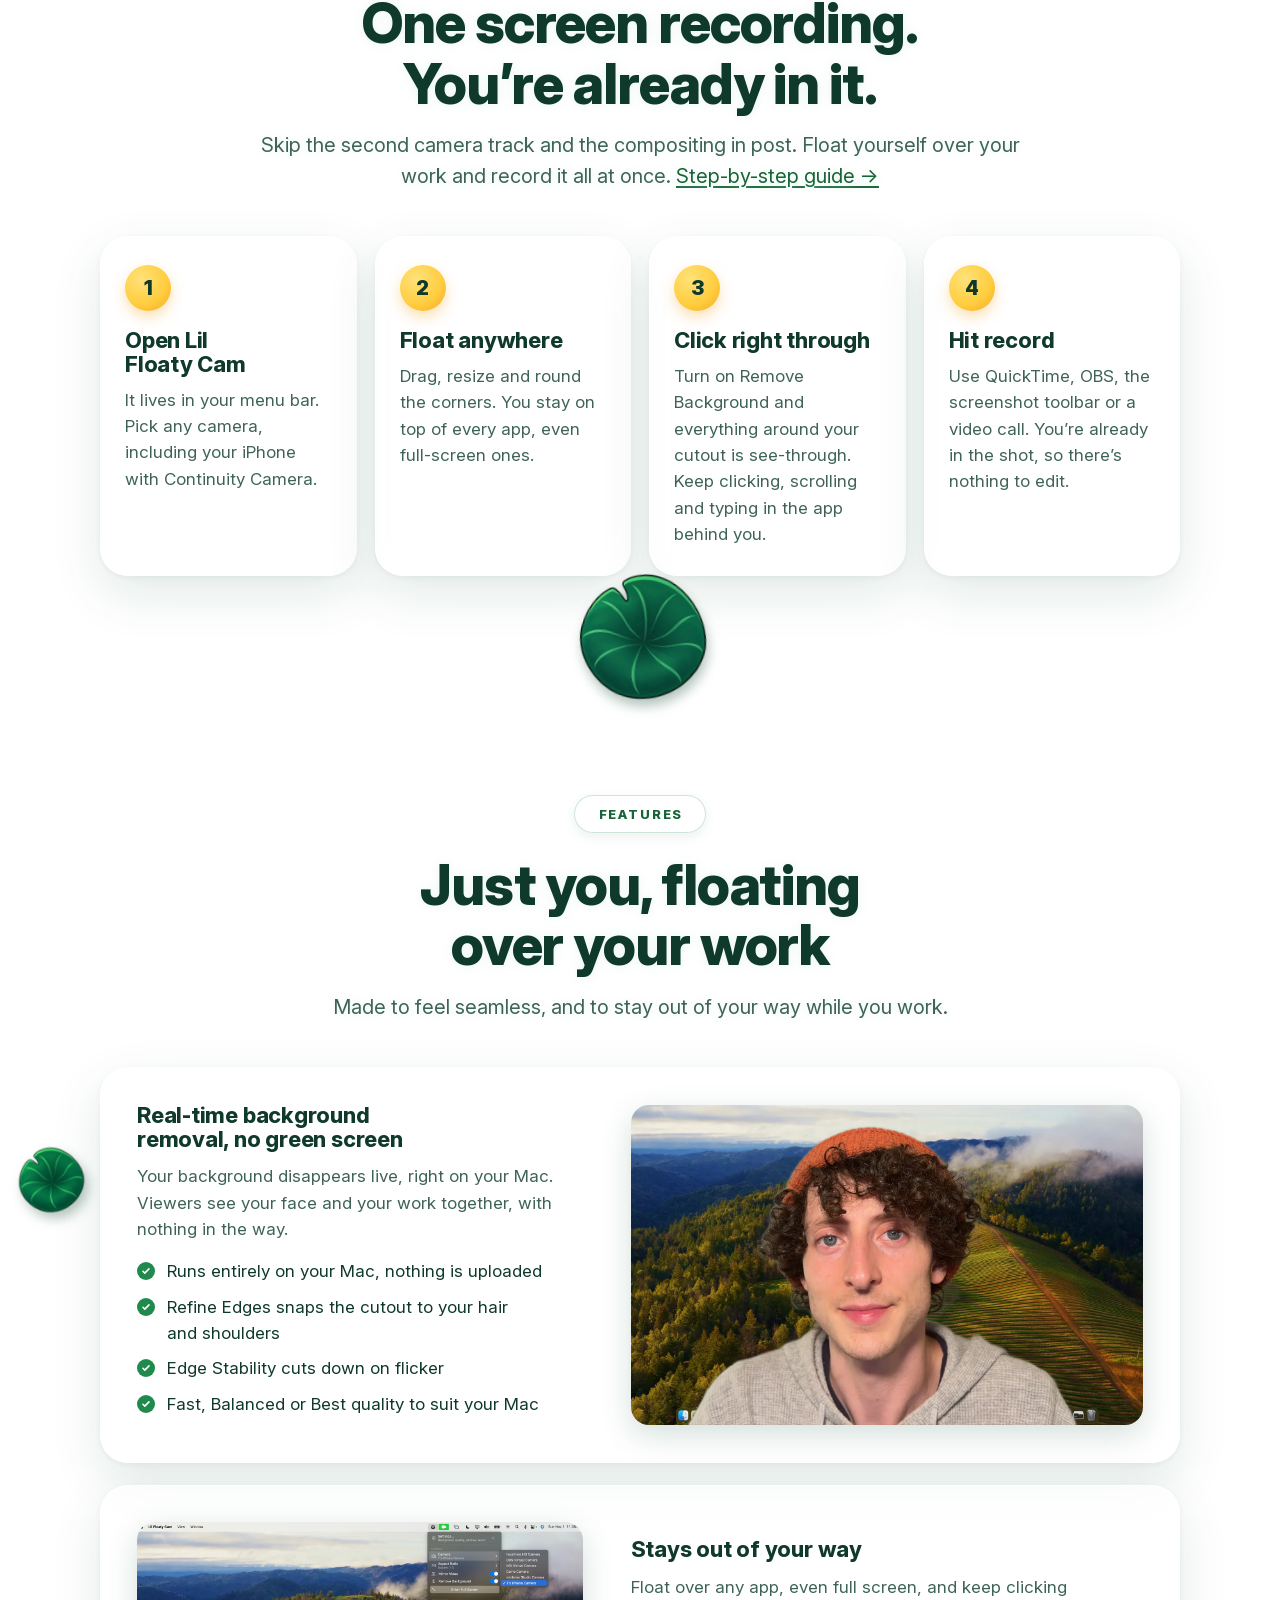
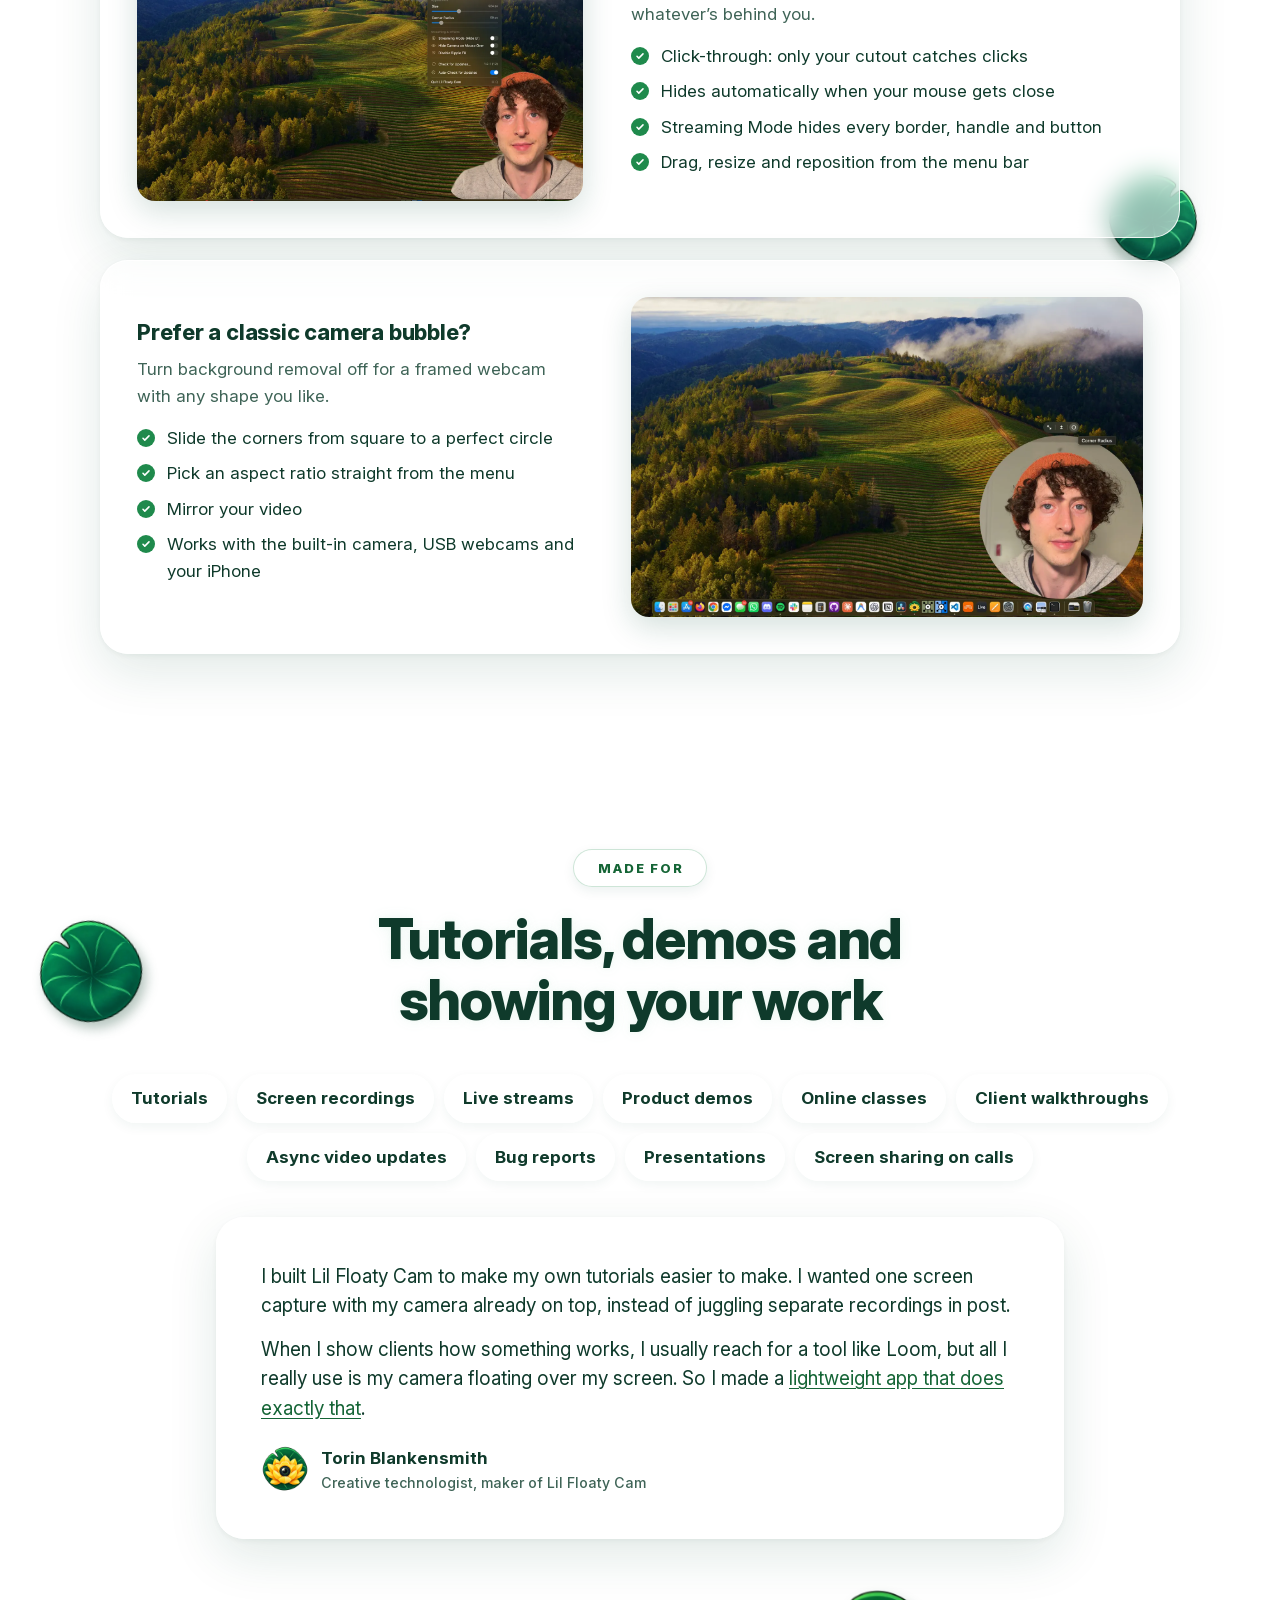
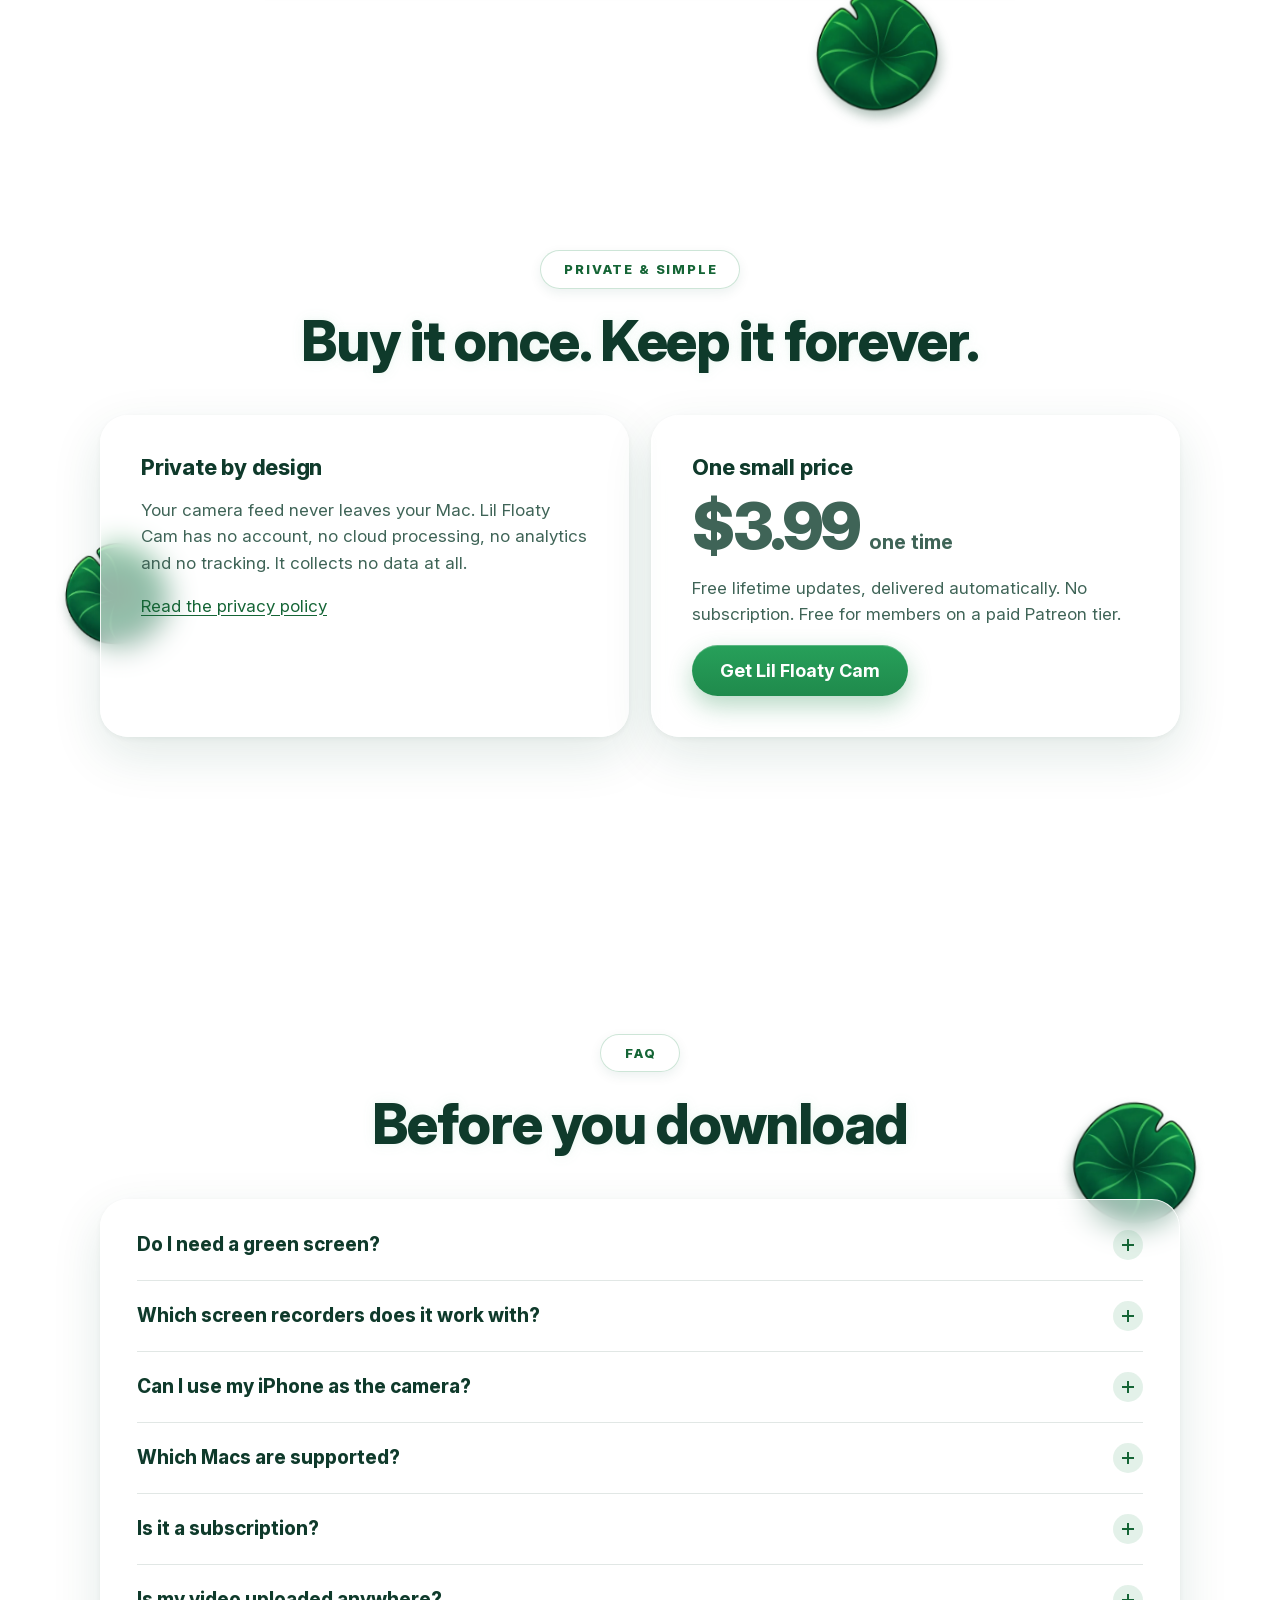
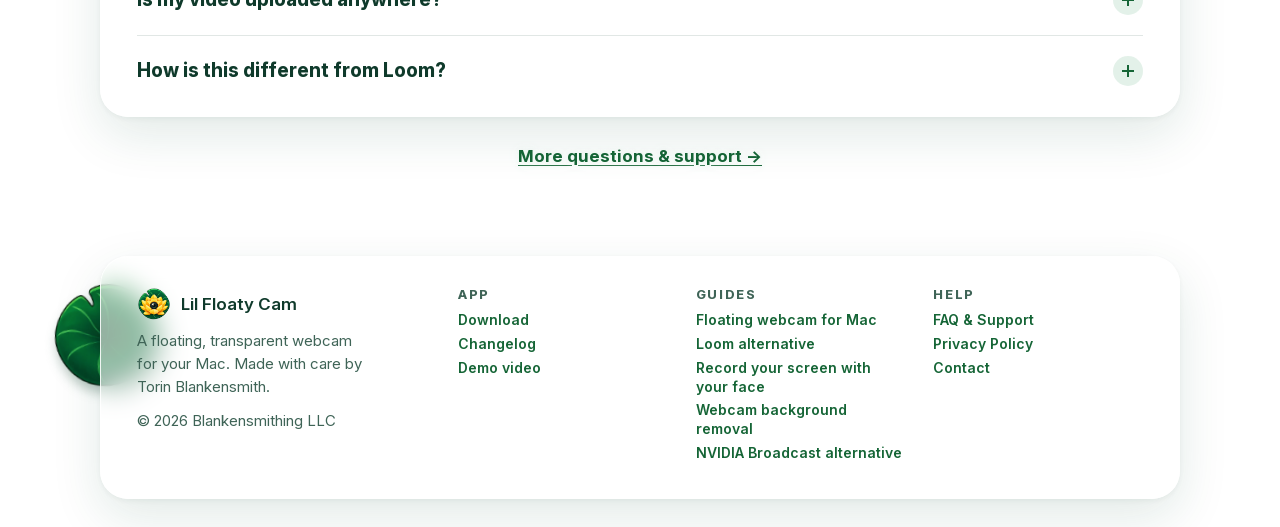
==== commit 29424633: "Demo page: say 'a quick look' instead of the video length" ====
--- a/index.html
+++ b/index.html
@@ -2,7 +2,7 @@
 <html lang="en">
 <head>
 <meta charset="utf-8">
-<meta name="site-version" content="2026-11-04 17:44 UTC">
+<meta name="site-version" content="2026-11-04 17:51 UTC">
 <meta name="viewport" content="width=device-width, initial-scale=1, viewport-fit=cover">
 <title>Lil Floaty Cam: Floating Webcam with Background Removal for Mac</title>
 <meta name="description" content="Lil Floaty Cam is a lightweight native Mac app that removes your webcam background in real time and floats your cutout over any app, even full screen. Made for tutorials, demos, streaming and screen recordings. No green screen, no compositing.">
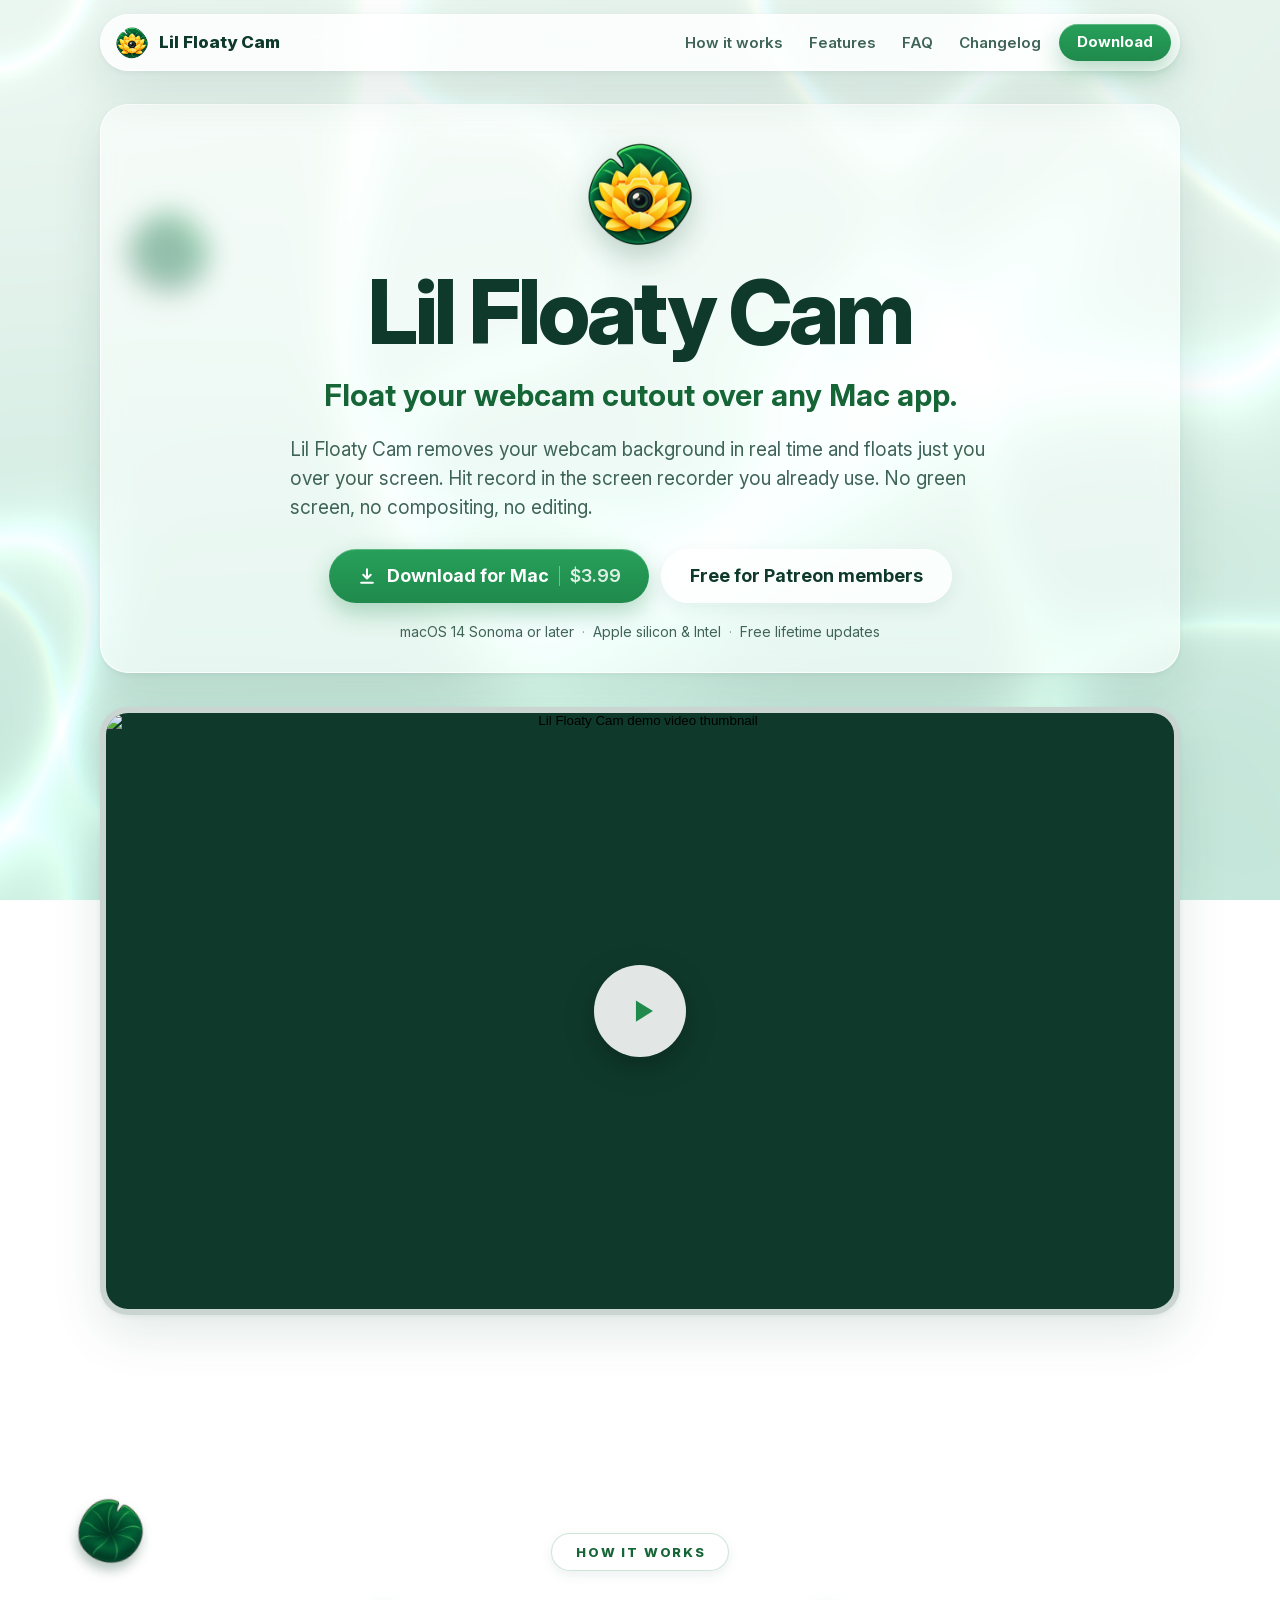
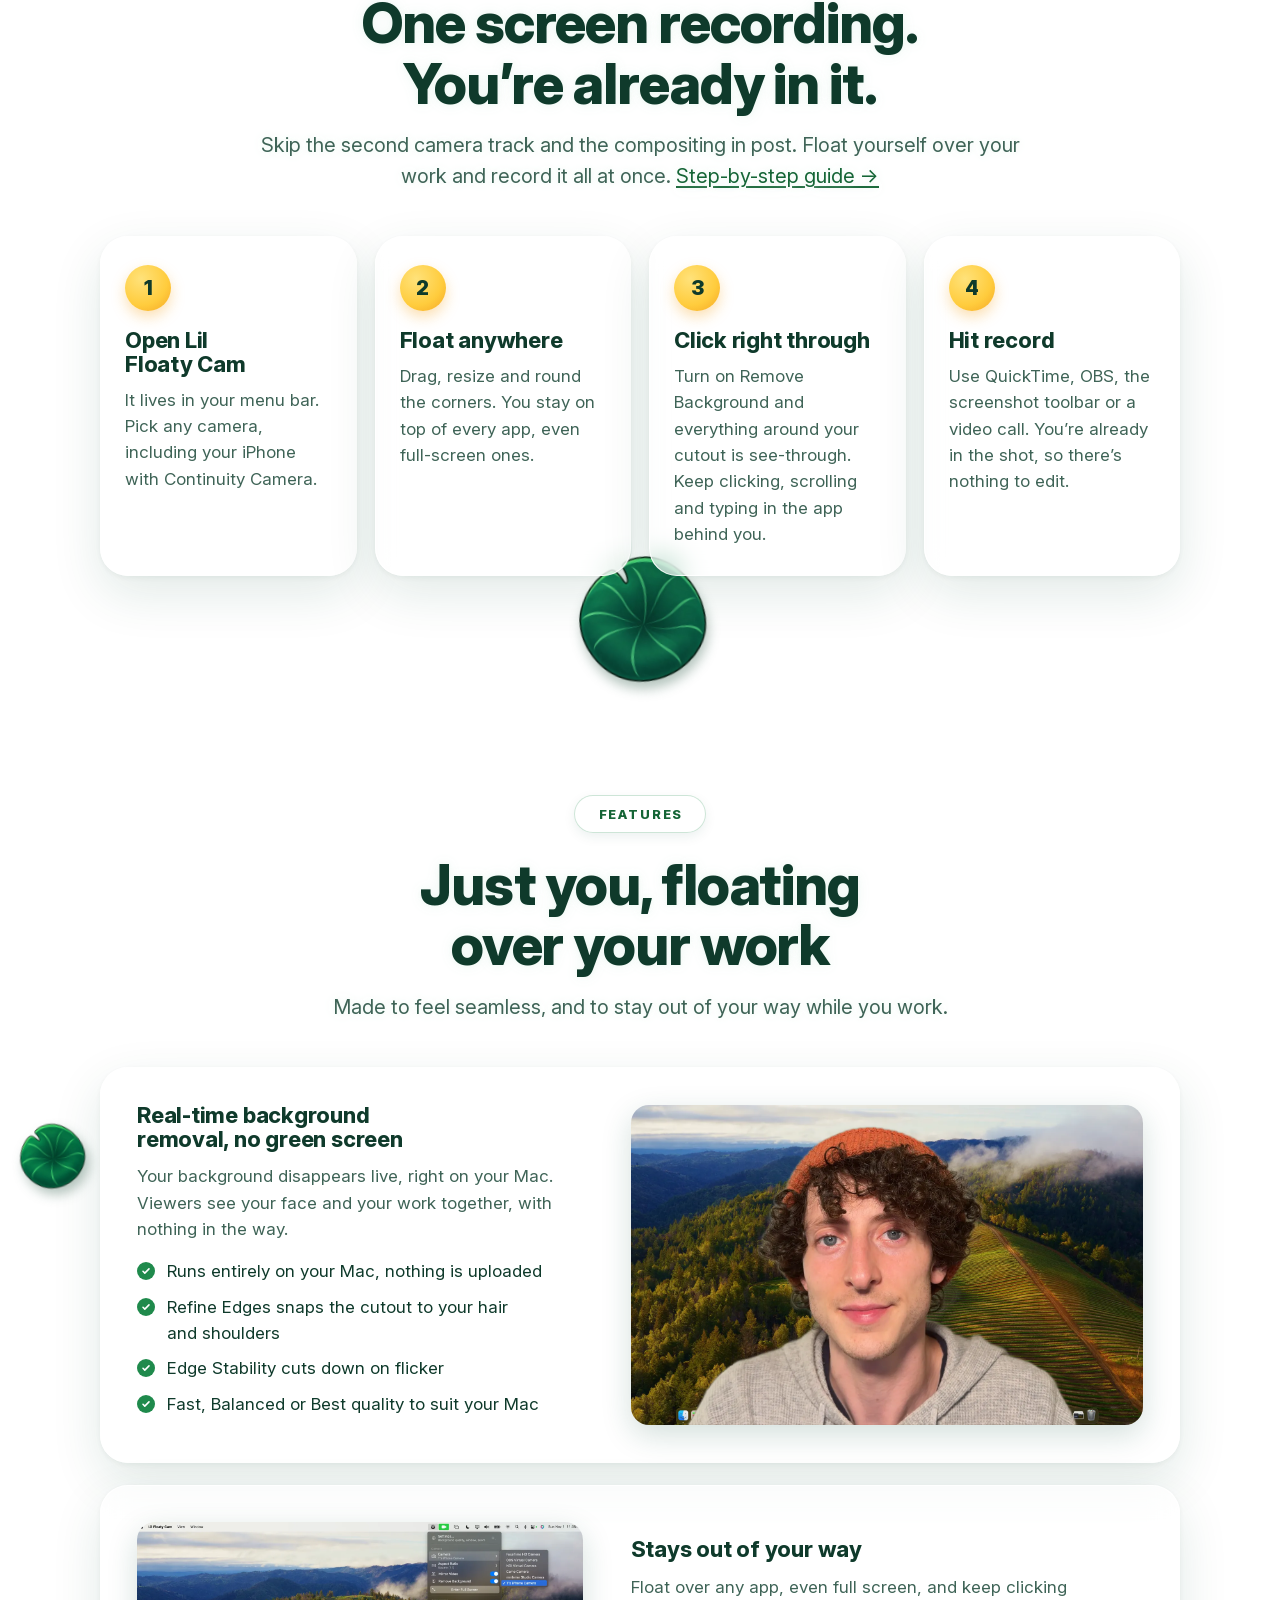
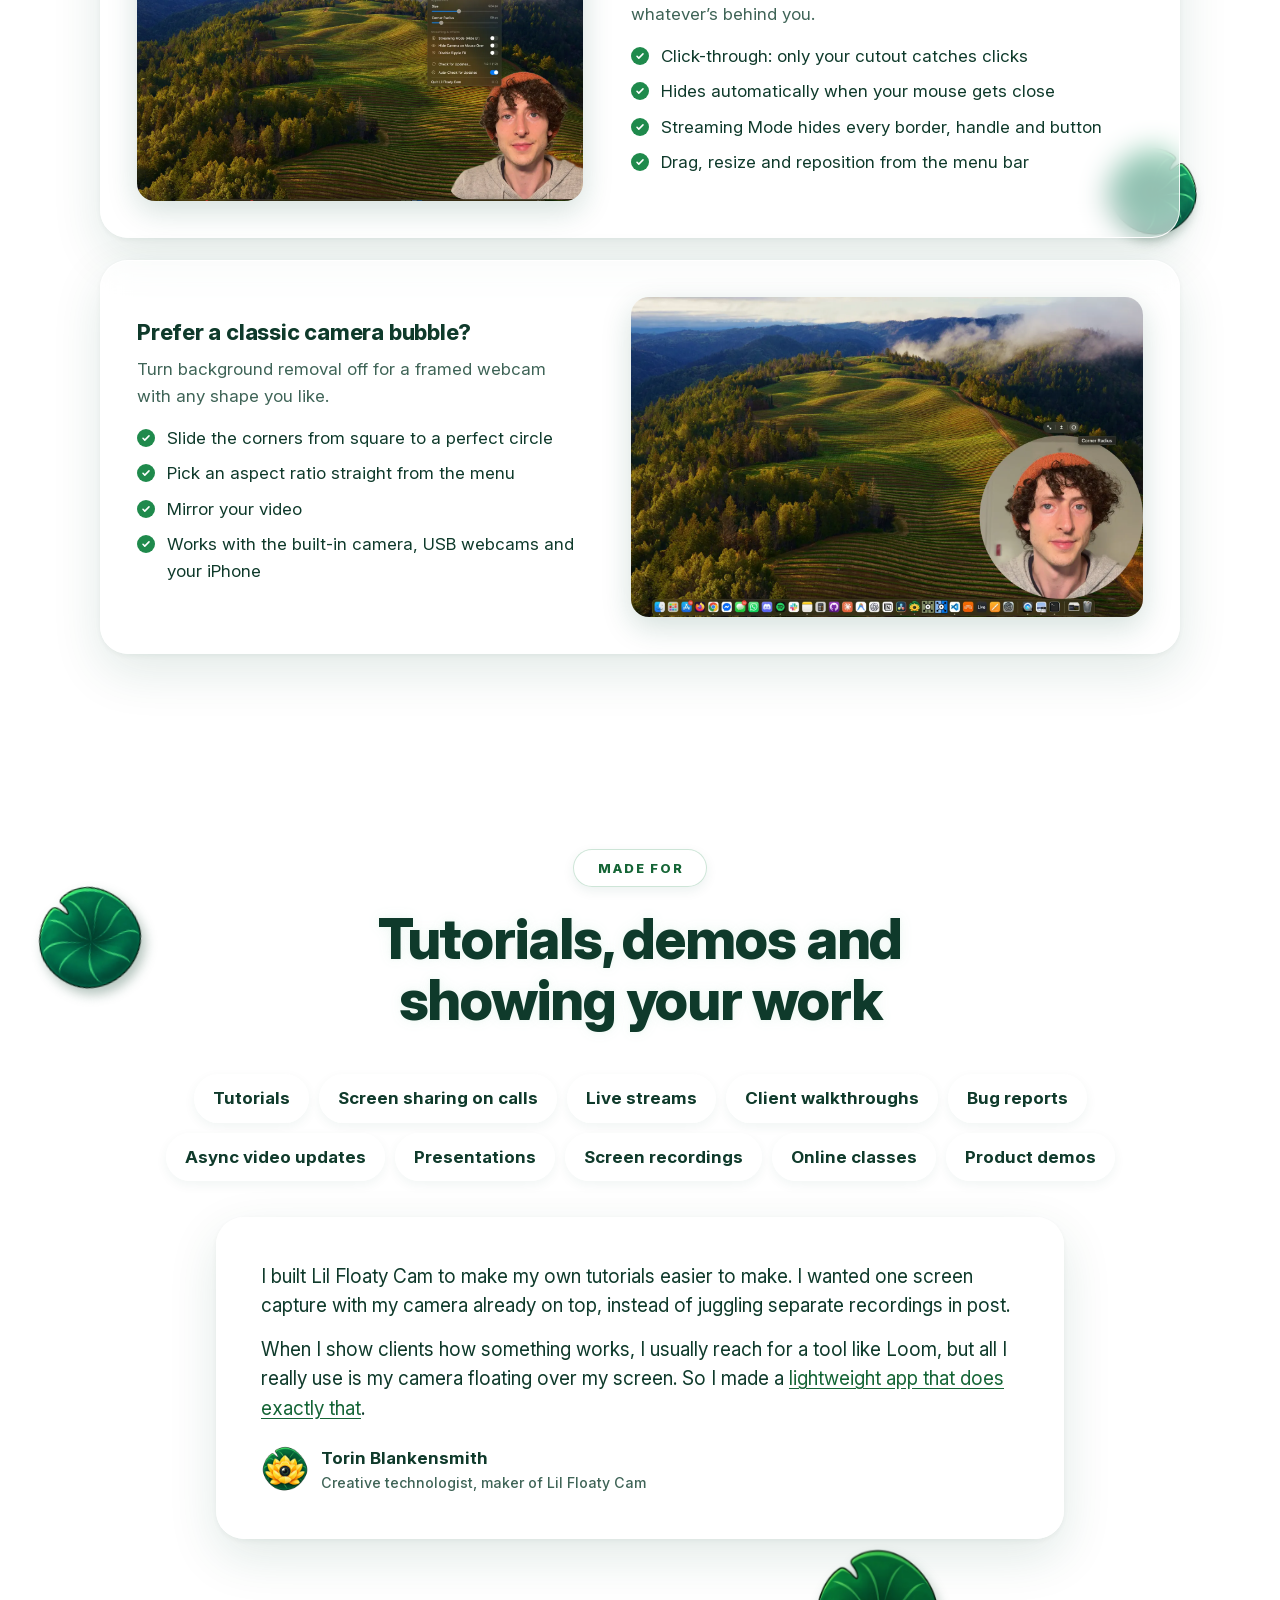
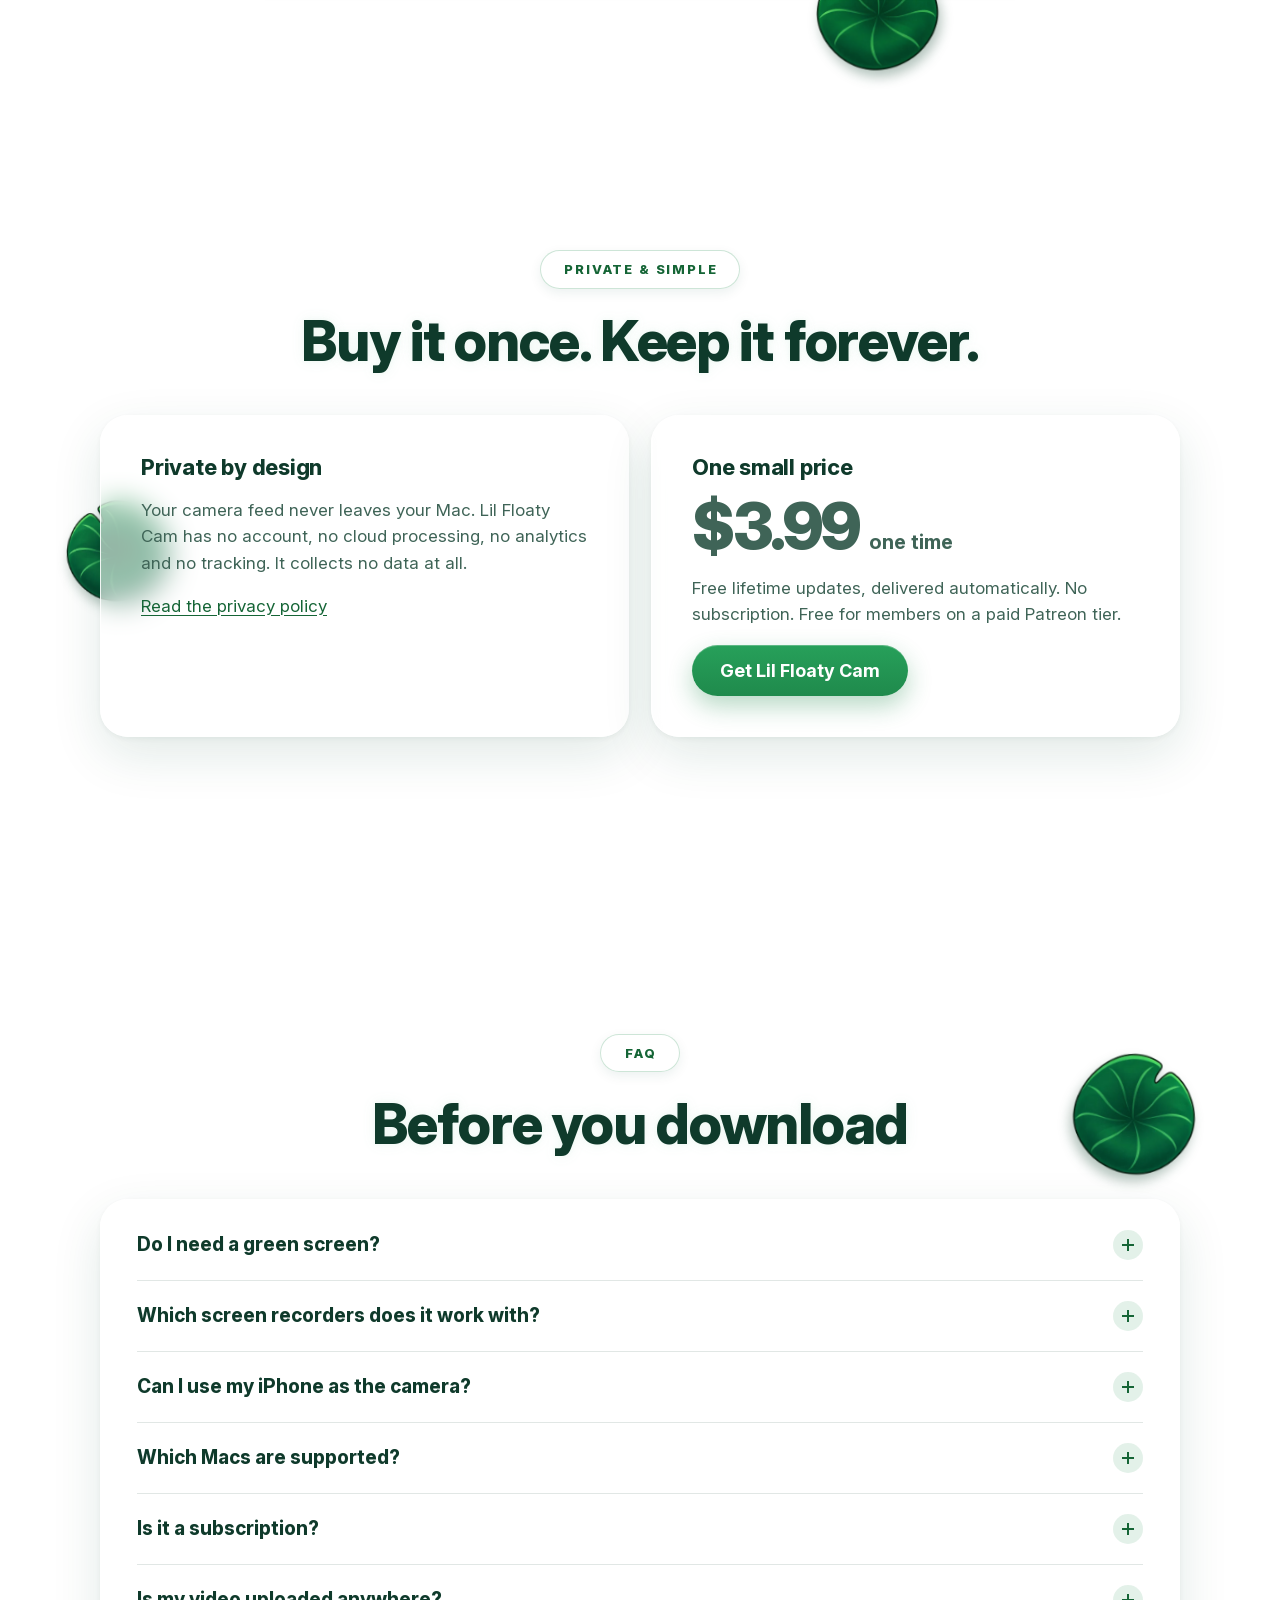
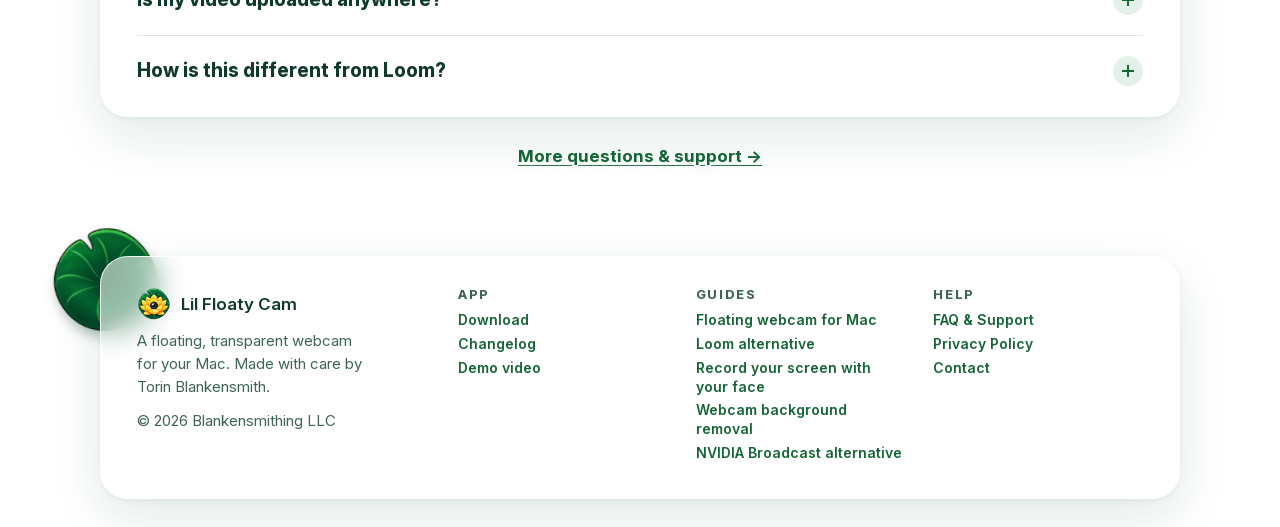
==== commit 4bf86f38: "Phones: stack Help under App in the footer; pills fill each row" ====
--- a/index.html
+++ b/index.html
@@ -2,7 +2,7 @@
 <html lang="en">
 <head>
 <meta charset="utf-8">
-<meta name="site-version" content="2026-11-04 17:51 UTC">
+<meta name="site-version" content="2026-11-04 17:55 UTC">
 <meta name="viewport" content="width=device-width, initial-scale=1, viewport-fit=cover">
 <title>Lil Floaty Cam: Floating Webcam with Background Removal for Mac</title>
 <meta name="description" content="Lil Floaty Cam is a lightweight native Mac app that removes your webcam background in real time and floats your cutout over any app, even full screen. Made for tutorials, demos, streaming and screen recordings. No green screen, no compositing.">
@@ -262,9 +262,9 @@
         <h2 id="why-title">Tutorials, demos and showing your work</h2>
       </div>
       <ul class="chips">
-        <li>Tutorials</li><li>Screen recordings</li><li>Live streams</li><li>Product demos</li>
-        <li>Online classes</li><li>Client walkthroughs</li><li>Async video updates</li>
-        <li>Bug reports</li><li>Presentations</li><li>Screen sharing on calls</li>
+        <li>Tutorials</li><li>Screen sharing on calls</li><li>Live streams</li><li>Client walkthroughs</li>
+        <li>Bug reports</li><li>Async video updates</li><li>Presentations</li><li>Screen recordings</li>
+        <li>Online classes</li><li>Product demos</li>
       </ul>
       <div class="panel story">
         <p>I built Lil Floaty Cam to make my own tutorials easier to make. I wanted one screen capture with my camera already on top, instead of juggling separate recordings in post.</p>
--- a/assets/site.css
+++ b/assets/site.css
@@ -334,10 +334,11 @@
   p, li { text-wrap: wrap; }
   .story { padding: 26px 20px; }
   .doc .panel { padding: 26px 20px; }
-  /* Smaller pills so at least two fit on each row */
+  /* Pills grow to fill each row, so the block lines up with the panels around it */
   .chips { gap: 8px; }
-  .chips li { padding: 8px 13px; font-size: 14px; }
-}
+  .chips li { flex: 1 1 auto; text-align: center; padding: 11px 14px; font-size: 15px; }
+}
+@media (max-width: 400px) { .chips li { padding: 10px 10px; font-size: 14px; } }
 
 /* ---------- Footer ---------- */
 
@@ -354,7 +355,14 @@
 .footer a:hover { text-decoration: underline; }
 .footer .brand { margin-bottom: 8px; }
 .footer p { margin: 0; color: var(--ink-soft); font-size: 15px; }
-@media (max-width: 720px) { .footer-inner { grid-template-columns: 1fr 1fr; } .footer-inner > :first-child { grid-column: 1 / -1; } }
+@media (max-width: 720px) {
+  /* Brand across the top; App with Help stacked under it on the left, Guides on the right */
+  .footer-inner { grid-template-columns: 1fr 1fr; grid-template-areas: "brand brand" "app guides" "help guides"; grid-template-rows: auto auto 1fr; }
+  .footer-inner > :nth-child(1) { grid-area: brand; }
+  .footer-inner > :nth-child(2) { grid-area: app; }
+  .footer-inner > :nth-child(3) { grid-area: guides; }
+  .footer-inner > :nth-child(4) { grid-area: help; }
+}
 
 /* ---------- Document pages (FAQ, privacy, changelog) ---------- */
 
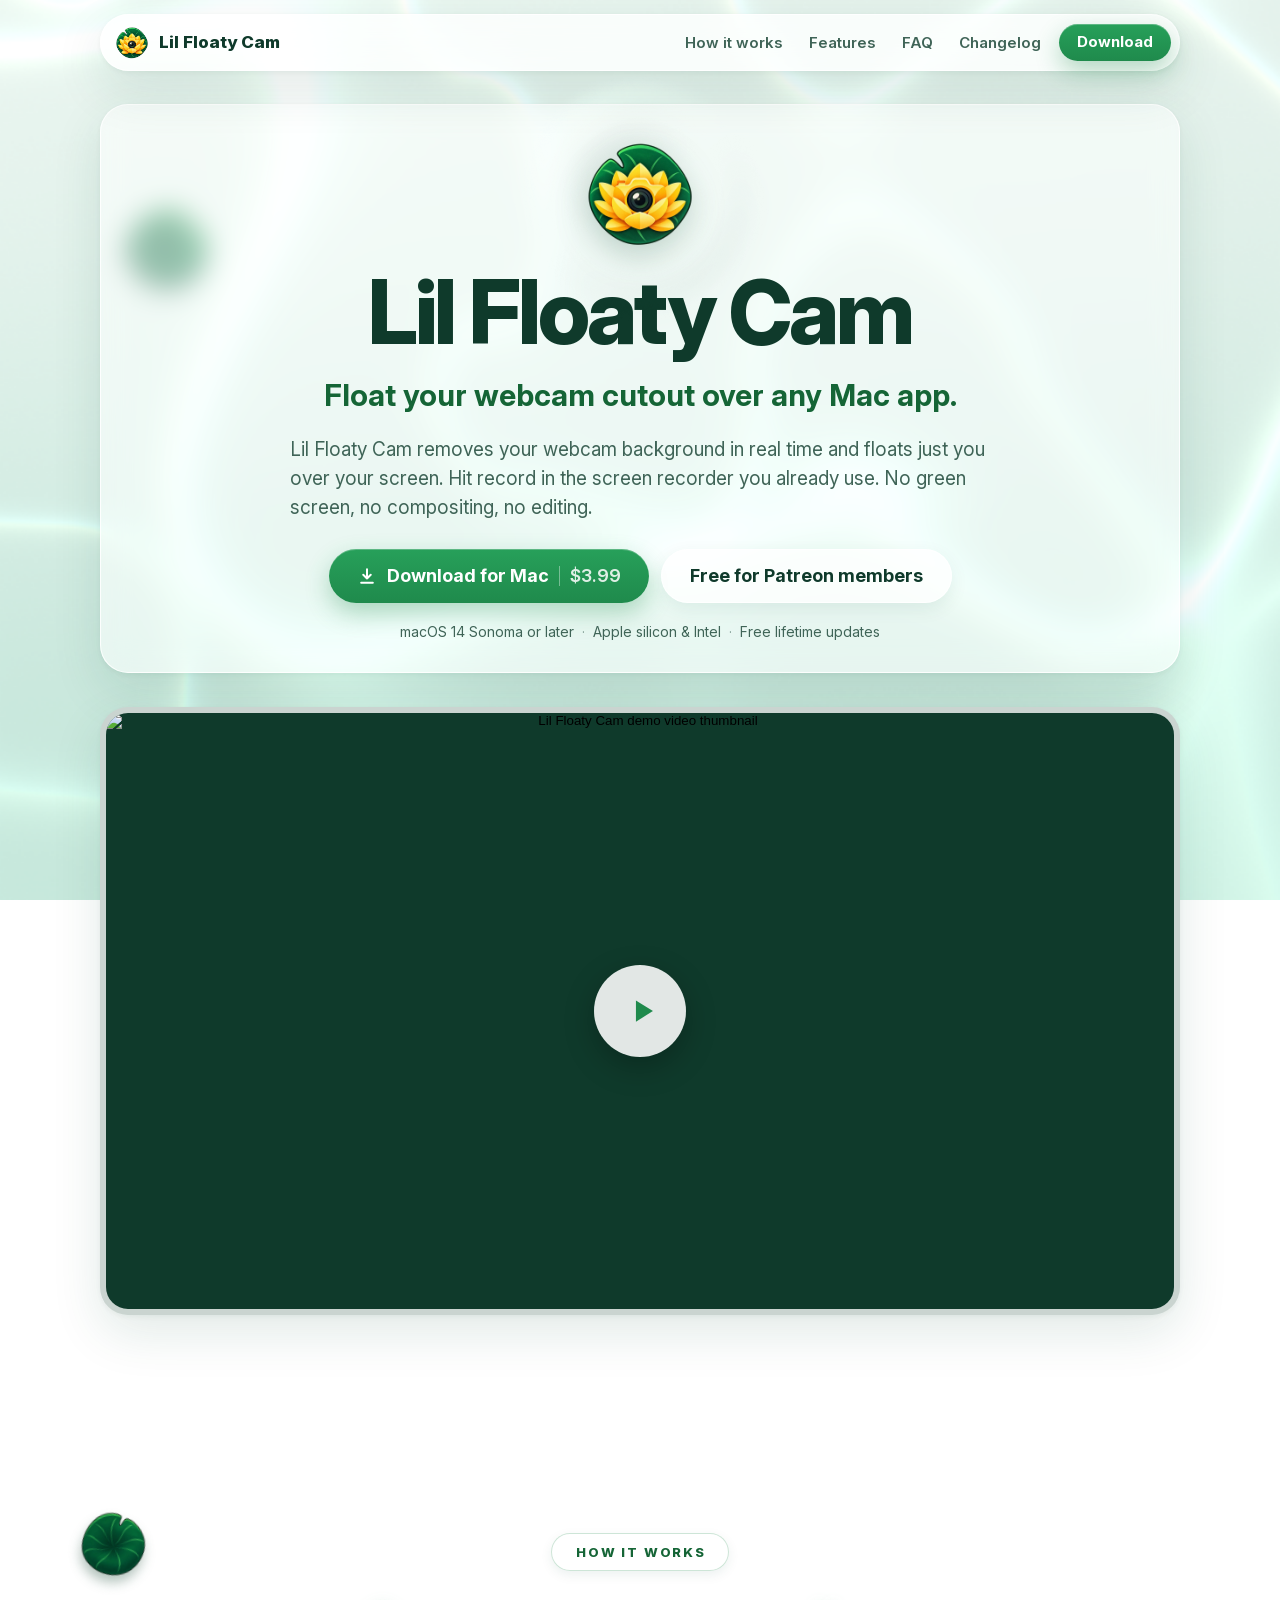
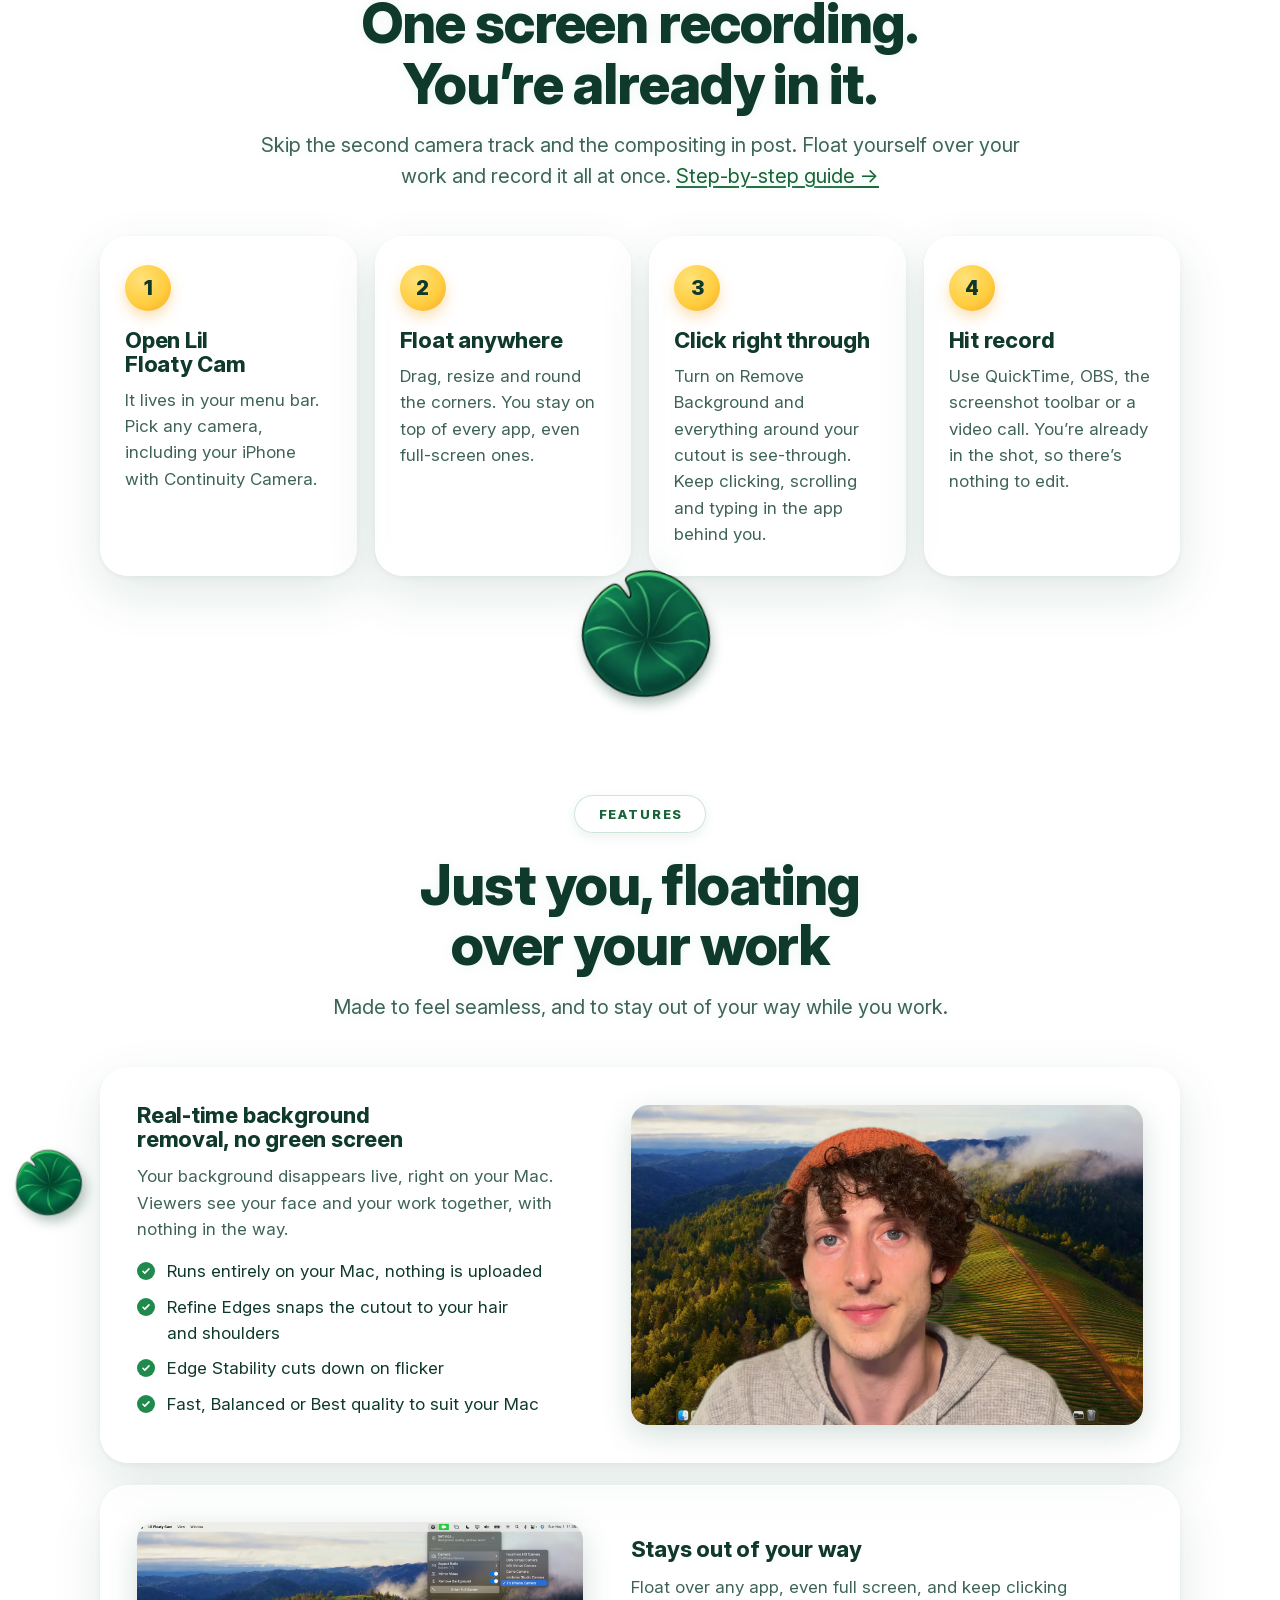
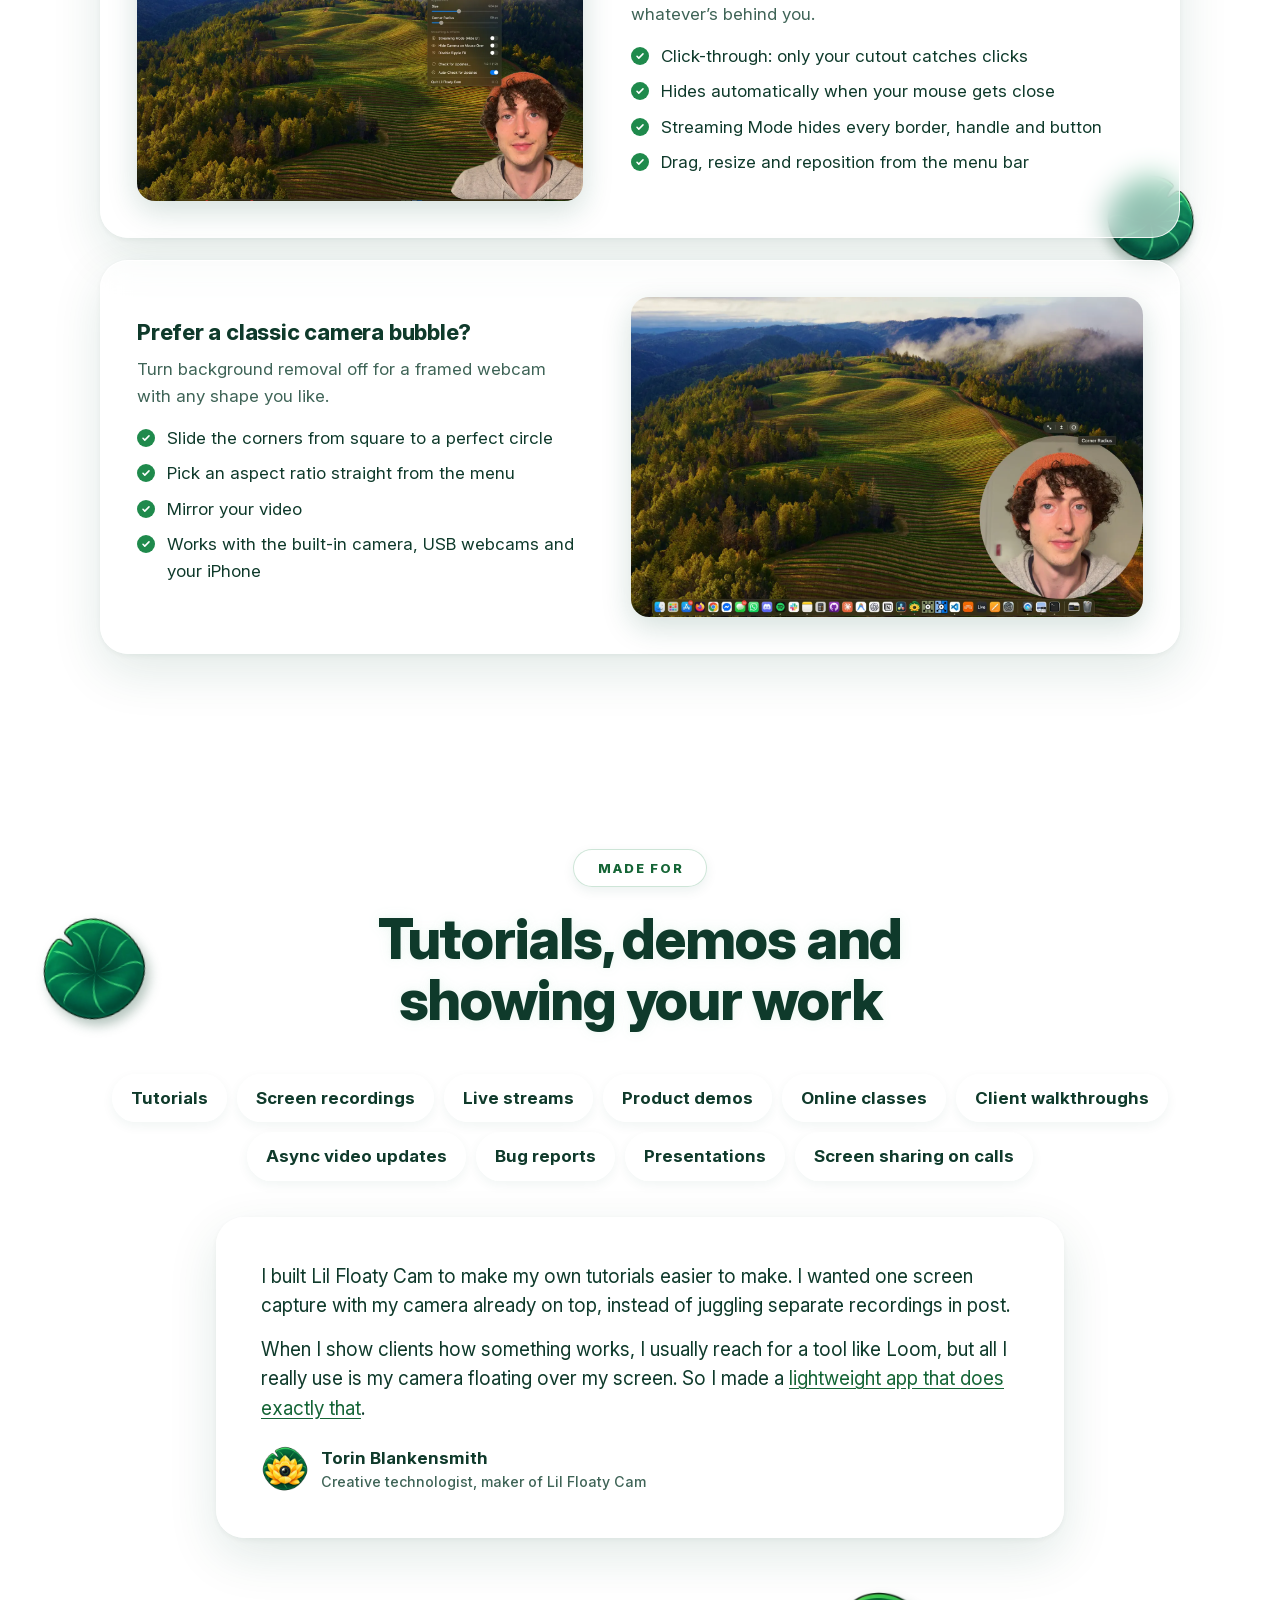
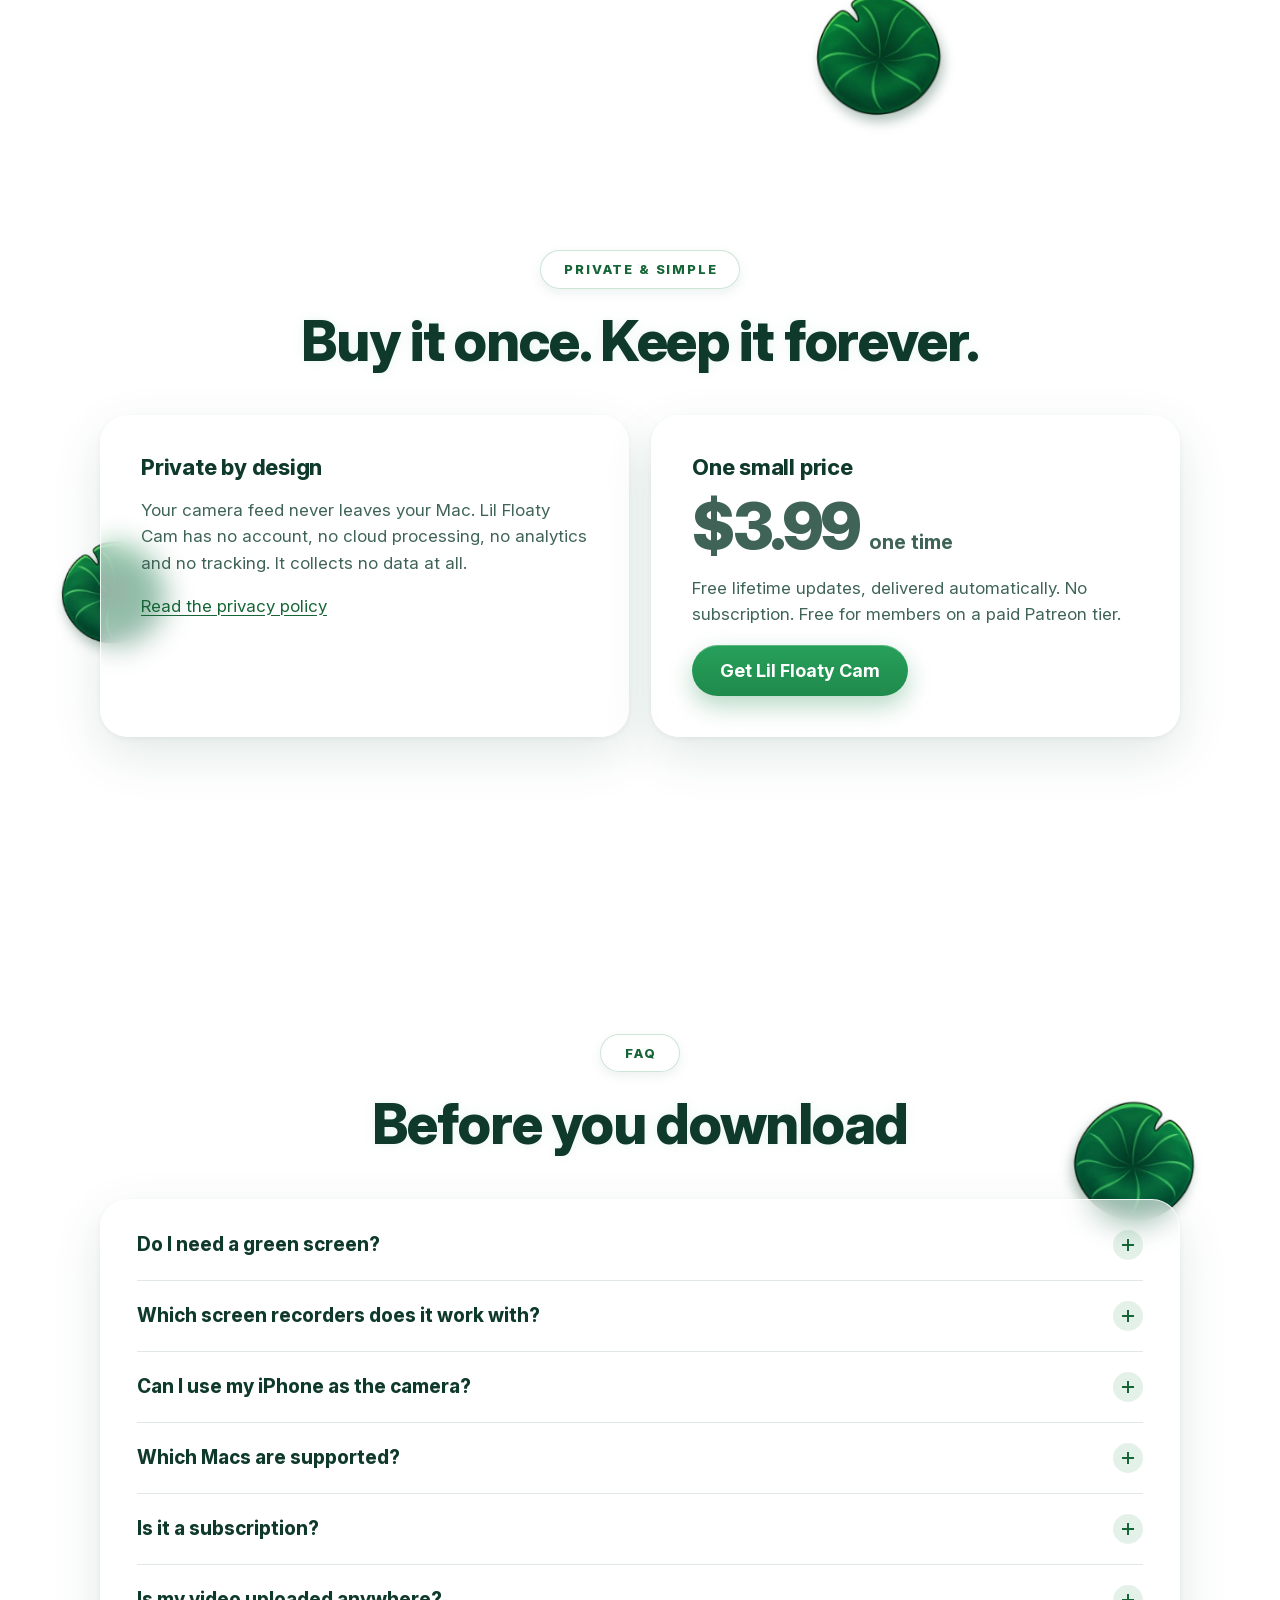
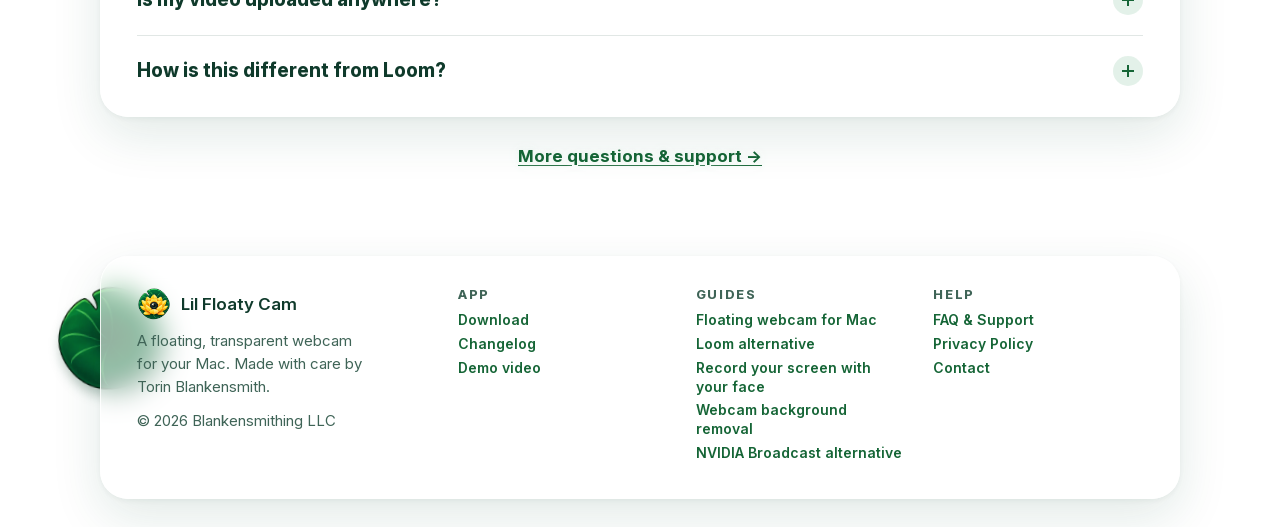
==== commit 98f58f48: "Pills: size text to the container so rows fill edge to edge at every width, no stretching" ====
--- a/index.html
+++ b/index.html
@@ -2,7 +2,7 @@
 <html lang="en">
 <head>
 <meta charset="utf-8">
-<meta name="site-version" content="2026-11-04 17:55 UTC">
+<meta name="site-version" content="2026-11-04 18:06 UTC">
 <meta name="viewport" content="width=device-width, initial-scale=1, viewport-fit=cover">
 <title>Lil Floaty Cam: Floating Webcam with Background Removal for Mac</title>
 <meta name="description" content="Lil Floaty Cam is a lightweight native Mac app that removes your webcam background in real time and floats your cutout over any app, even full screen. Made for tutorials, demos, streaming and screen recordings. No green screen, no compositing.">
@@ -262,9 +262,9 @@
         <h2 id="why-title">Tutorials, demos and showing your work</h2>
       </div>
       <ul class="chips">
-        <li>Tutorials</li><li>Screen sharing on calls</li><li>Live streams</li><li>Client walkthroughs</li>
-        <li>Bug reports</li><li>Async video updates</li><li>Presentations</li><li>Screen recordings</li>
-        <li>Online classes</li><li>Product demos</li>
+        <li>Tutorials</li><li>Screen recordings</li><li>Live streams</li><li>Product demos</li>
+        <li>Online classes</li><li>Client walkthroughs</li><li>Async video updates</li>
+        <li>Bug reports</li><li>Presentations</li><li>Screen sharing on calls</li>
       </ul>
       <div class="panel story">
         <p>I built Lil Floaty Cam to make my own tutorials easier to make. I wanted one screen capture with my camera already on top, instead of juggling separate recordings in post.</p>
--- a/assets/site.css
+++ b/assets/site.css
@@ -280,12 +280,27 @@
 
 /* ---------- Use cases + story ---------- */
 
-.chips { display: flex; flex-wrap: wrap; gap: 10px; justify-content: center; list-style: none; padding: 0; margin: 0 0 36px; }
+.chips { display: flex; flex-wrap: wrap; gap: 10px; justify-content: center; list-style: none; padding: 0; margin: 0 0 36px; container-type: inline-size; }
 .chips li {
-  padding: 10px 18px; border-radius: 999px; font-weight: 700;
+  /* Text size follows the container width (cqi), stepping between layouts that fill
+     each row edge to edge: 6/4 on desktop, 4/4/2 and 4/3/3 on tablets, 2 per row on phones.
+     Tuned by measuring the rows at every width; padding is in em so it scales along. */
+  font-size: max(13px, 1.57cqi);
+  padding: 0.59em 1.06em; border-radius: 999px; font-weight: 700;
   background: var(--glass-strong); border: 1px solid var(--glass-line);
   box-shadow: 0 4px 12px rgba(18, 82, 60, 0.06);
 }
+@container (max-width: 859px) { .chips li { font-size: 2.18cqi; } }
+@container (max-width: 799px) { .chips li { font-size: min(18.5px, 2.52cqi); } }
+@container (max-width: 509px) { .chips li { font-size: 3.9cqi; } }
+@container (max-width: 439px) {
+  /* Phones: two per row, pairing a long name with a short one so the text can be bigger */
+  .chips li { font-size: clamp(13px, 4.6cqi, 20px); }
+  .chips li:nth-child(2) { order: 8; } .chips li:nth-child(3) { order: 3; } .chips li:nth-child(4) { order: 10; }
+  .chips li:nth-child(5) { order: 9; } .chips li:nth-child(6) { order: 4; } .chips li:nth-child(7) { order: 6; }
+  .chips li:nth-child(8) { order: 5; } .chips li:nth-child(9) { order: 7; } .chips li:nth-child(10) { order: 2; }
+}
+@media (max-width: 599px) { .chips { gap: 8px; } }
 .story { padding: clamp(26px, 4vw, 44px); max-width: calc(var(--measure) + 88px); margin: 0 auto; }
 .story > * { max-width: var(--measure); margin-left: auto; margin-right: auto; }
 .story p { font-size: 19px; margin-top: 0; margin-bottom: 14px; }
@@ -334,11 +349,7 @@
   p, li { text-wrap: wrap; }
   .story { padding: 26px 20px; }
   .doc .panel { padding: 26px 20px; }
-  /* Pills grow to fill each row, so the block lines up with the panels around it */
-  .chips { gap: 8px; }
-  .chips li { flex: 1 1 auto; text-align: center; padding: 11px 14px; font-size: 15px; }
-}
-@media (max-width: 400px) { .chips li { padding: 10px 10px; font-size: 14px; } }
+}
 
 /* ---------- Footer ---------- */
 
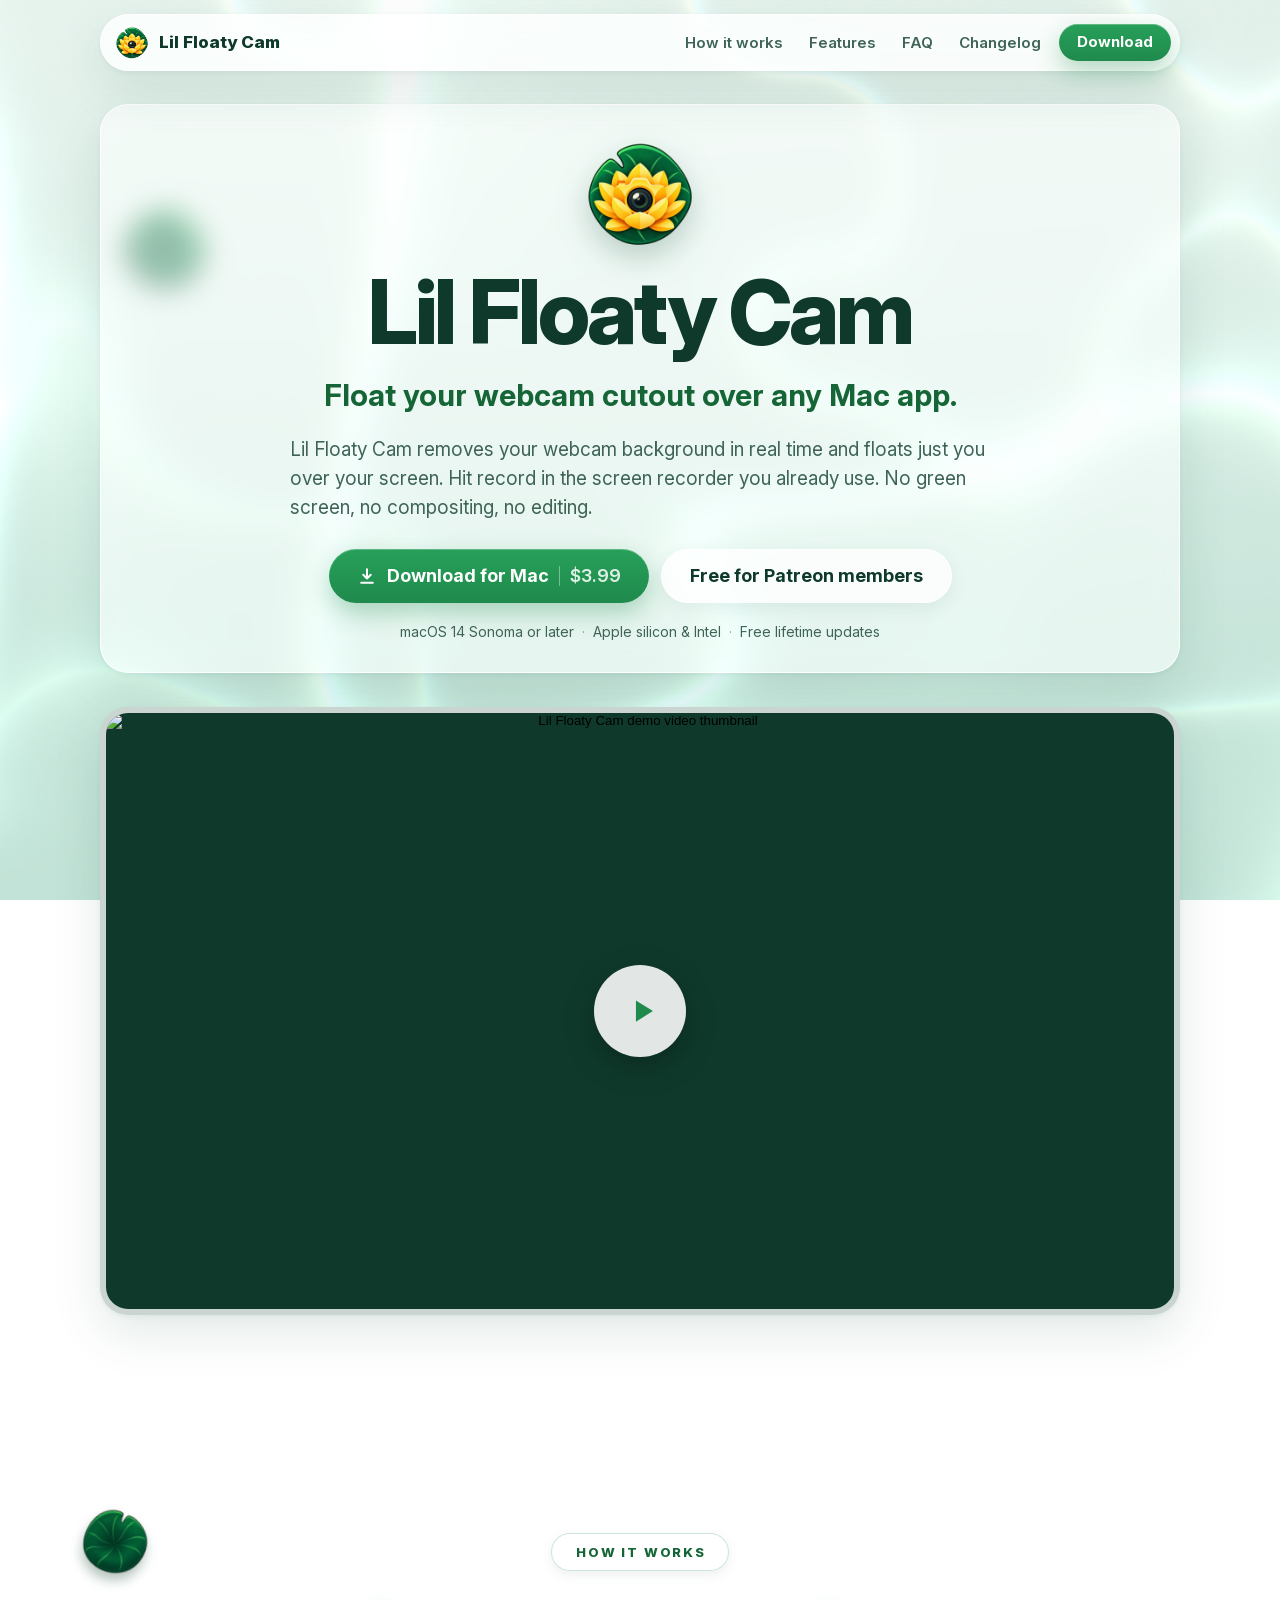
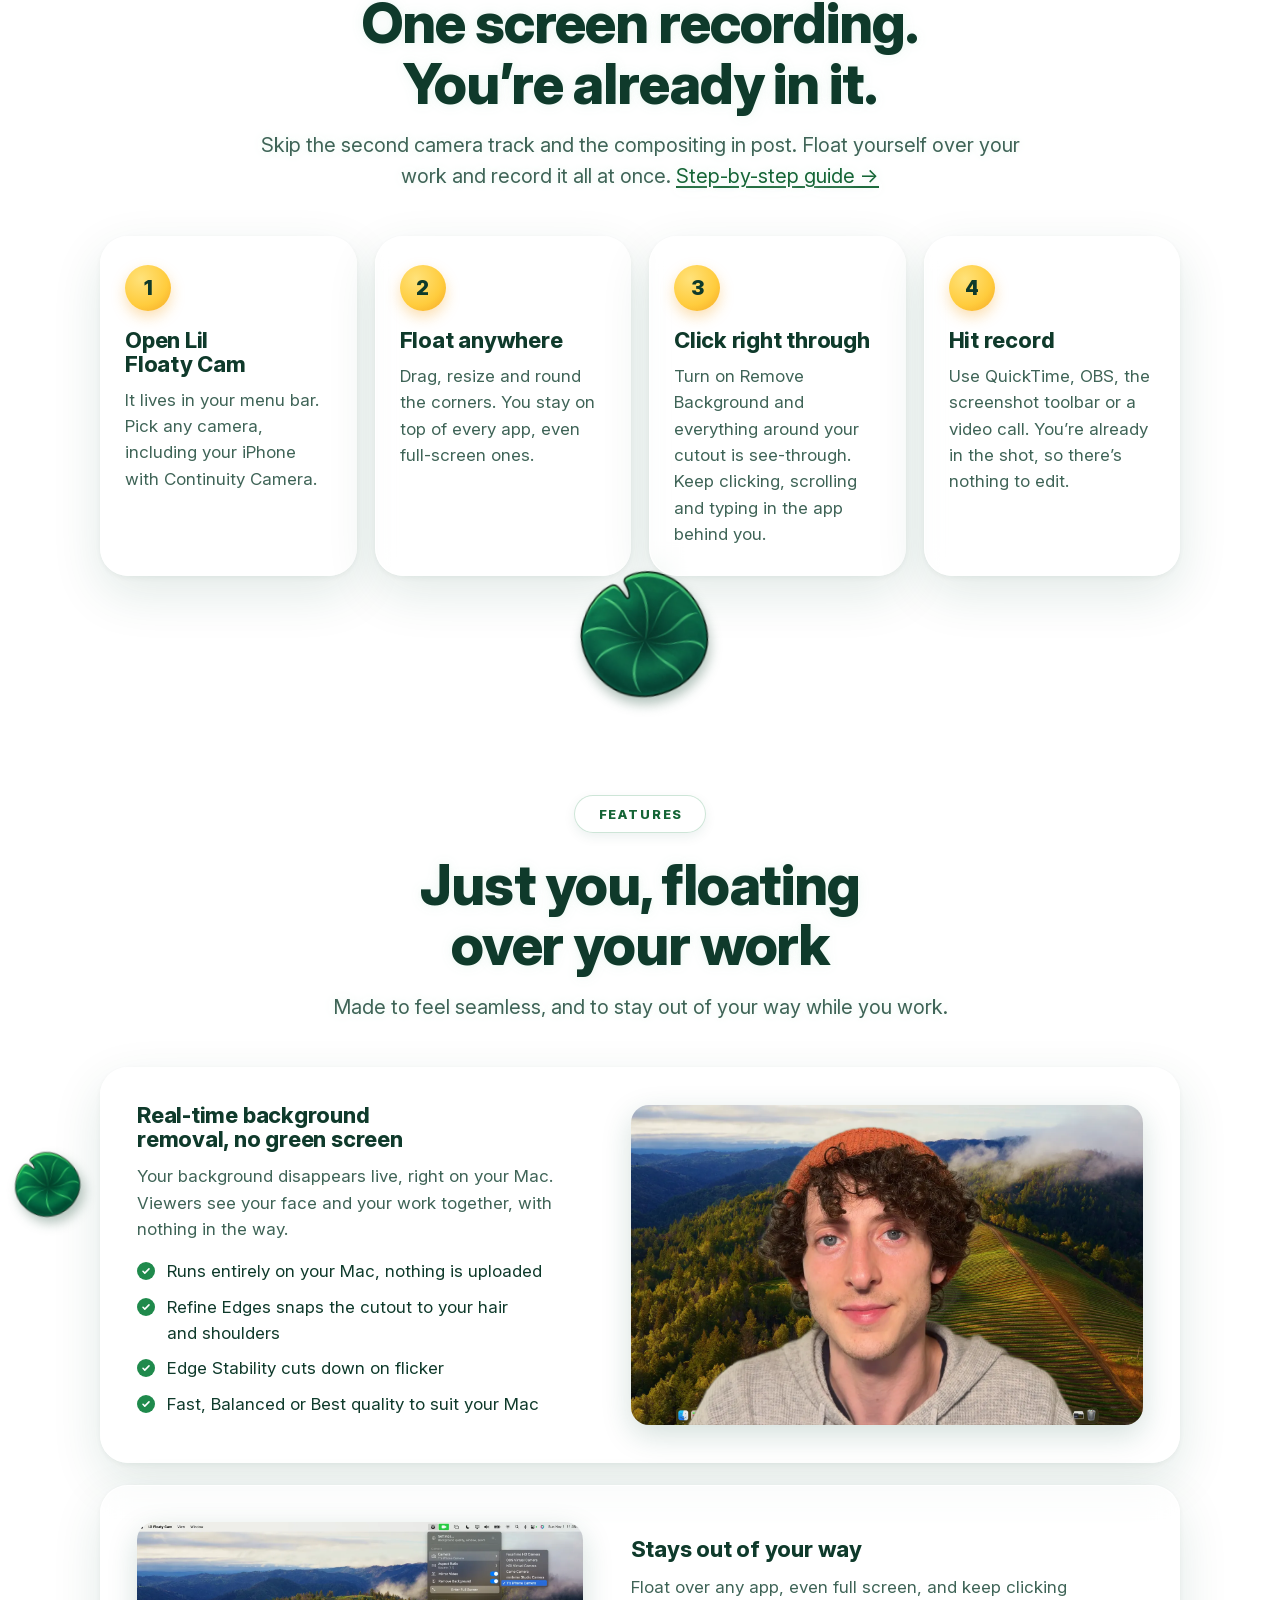
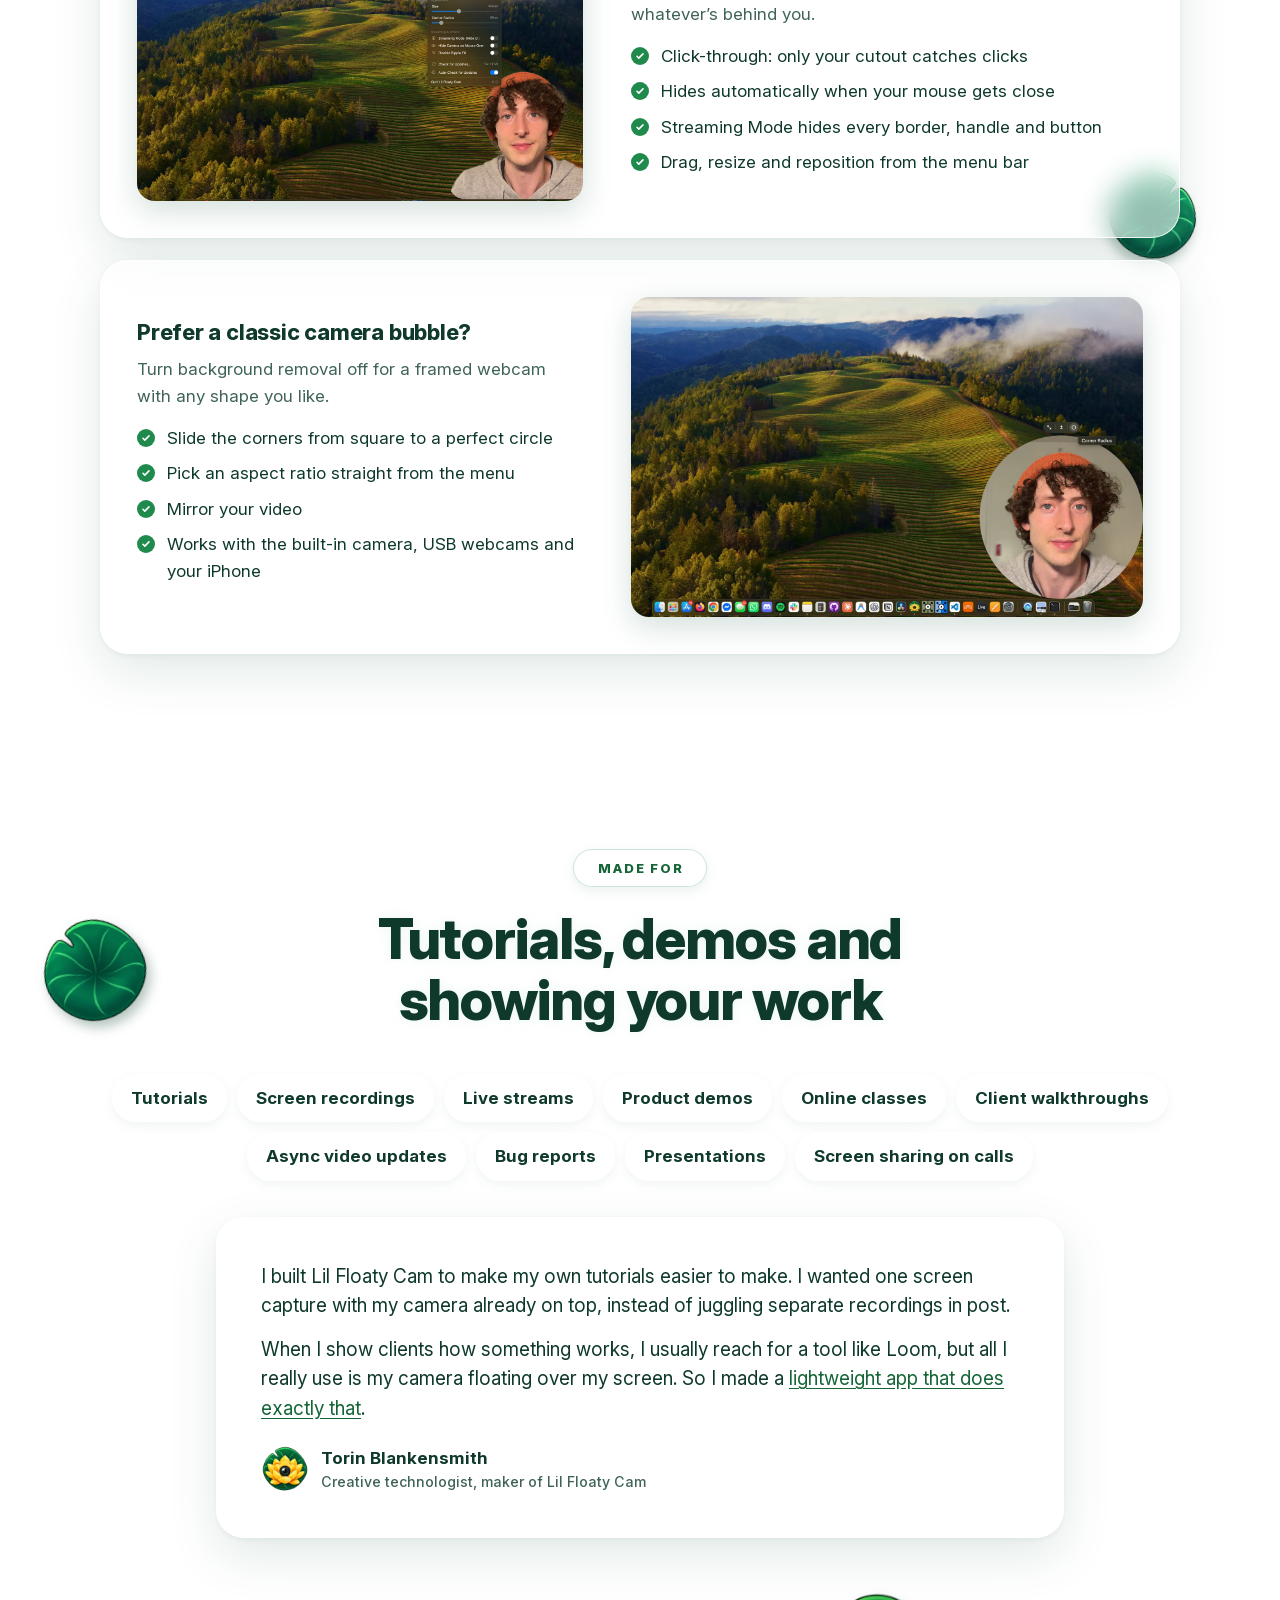
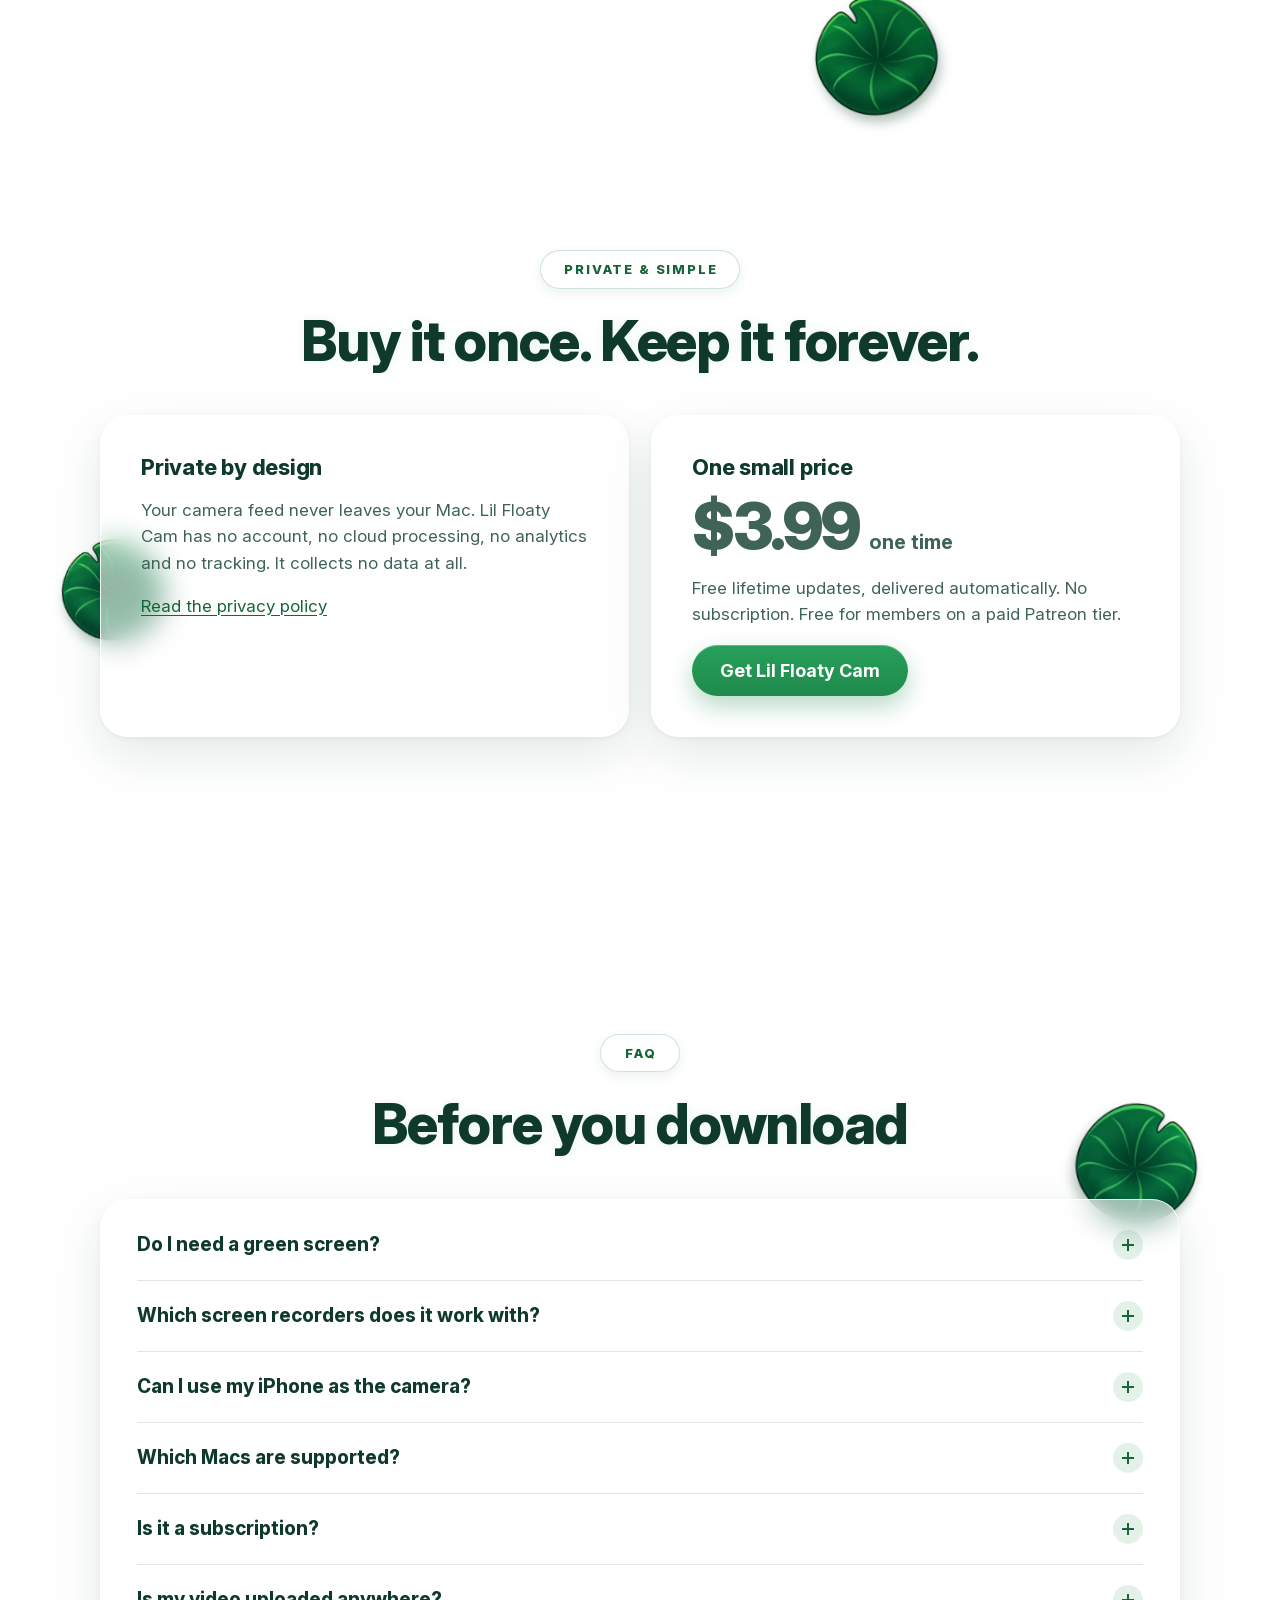
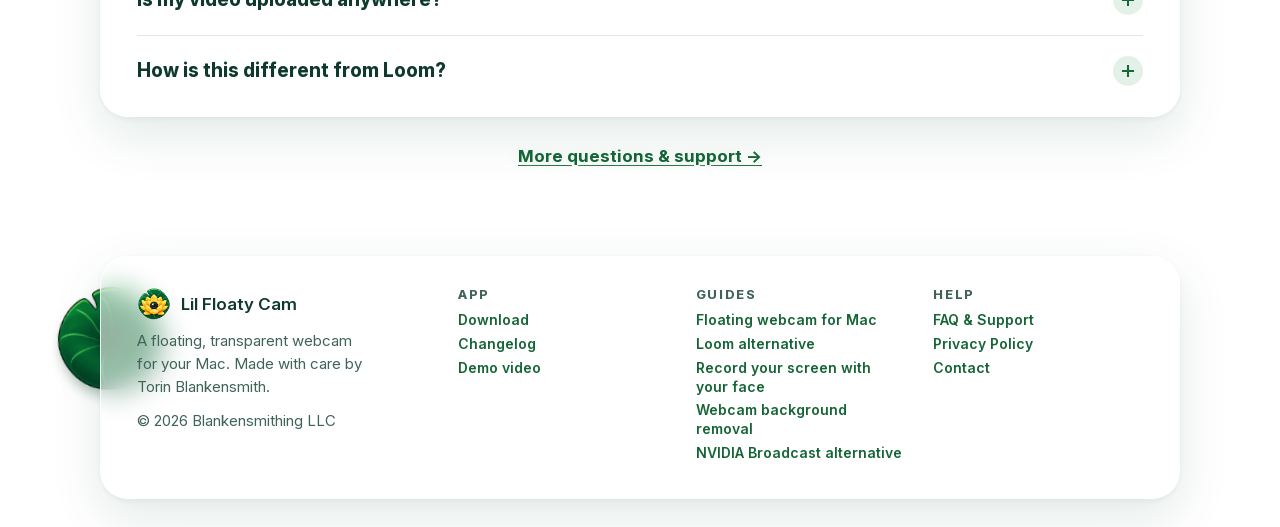
==== commit 6882e6cd: "Use the full search title as the link-preview title" ====
--- a/index.html
+++ b/index.html
@@ -13,7 +13,7 @@
 
 <meta property="og:type" content="website">
 <meta property="og:site_name" content="Lil Floaty Cam">
-<meta property="og:title" content="Lil Floaty Cam: float your webcam cutout over any Mac app">
+<meta property="og:title" content="Lil Floaty Cam: Floating Webcam with Background Removal for Mac">
 <meta property="og:description" content="Real-time webcam background removal that floats just you over any app. Perfect for tutorials, demos and streaming. No green screen, no compositing.">
 <meta property="og:url" content="https://lilfloatycam.com/">
 <meta property="og:image" content="https://lilfloatycam.com/assets/img/og.jpg">
@@ -21,7 +21,7 @@
 <meta property="og:image:height" content="630">
 <meta property="og:image:alt" content="Lil Floaty Cam floating a background-removed webcam cutout in the corner of a Mac desktop">
 <meta name="twitter:card" content="summary_large_image">
-<meta name="twitter:title" content="Lil Floaty Cam: float your webcam cutout over any Mac app">
+<meta name="twitter:title" content="Lil Floaty Cam: Floating Webcam with Background Removal for Mac">
 <meta name="twitter:description" content="Real-time webcam background removal that floats just you over any app. No green screen, no compositing.">
 <meta name="twitter:image" content="https://lilfloatycam.com/assets/img/og.jpg">
 
--- a/assets/site.css
+++ b/assets/site.css
@@ -185,6 +185,7 @@
 .hero-card { text-align: center; padding: 34px clamp(20px, 5vw, 56px) 30px; }
 .hero .lede { text-align: left; max-width: 700px; }
 .hero-icon {
+  display: block; /* Centred the same way as its placeholder while it floats, so it docks without a shift */
   width: 112px; height: 112px; margin: 0 auto 14px;
   cursor: pointer;
   animation: bob 5s ease-in-out infinite;
@@ -192,6 +193,9 @@
   border: 0; background: none; padding: 0;
   touch-action: none;
   cursor: grab;
+  /* Keep its own compositor layer docked or floating, so moving it back into the card doesn't re-raster
+     it (and its shadow) for a frame, which showed as a flash */
+  will-change: transform;
 }
 .hero-icon-spot { margin: 0 auto 14px; }
 /* Once dragged out of the card, the logo floats over the window like the app's camera */
